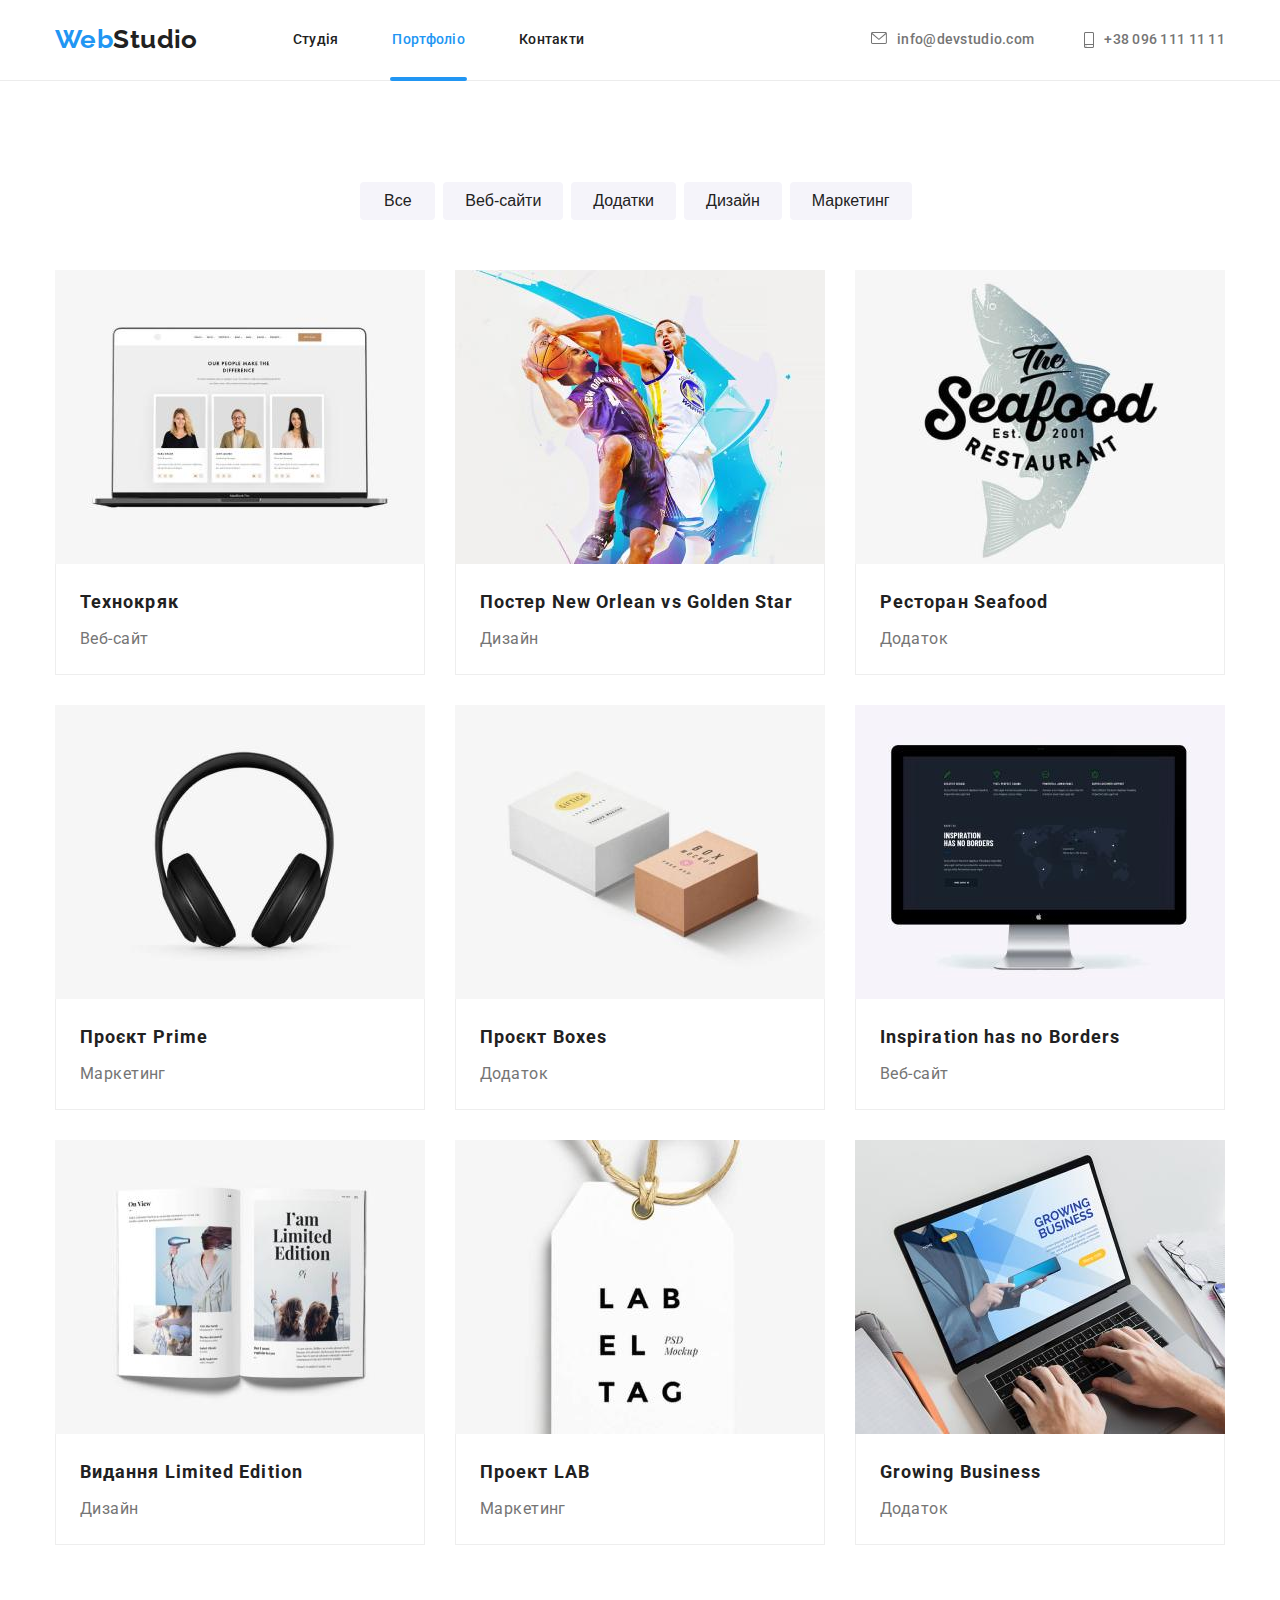
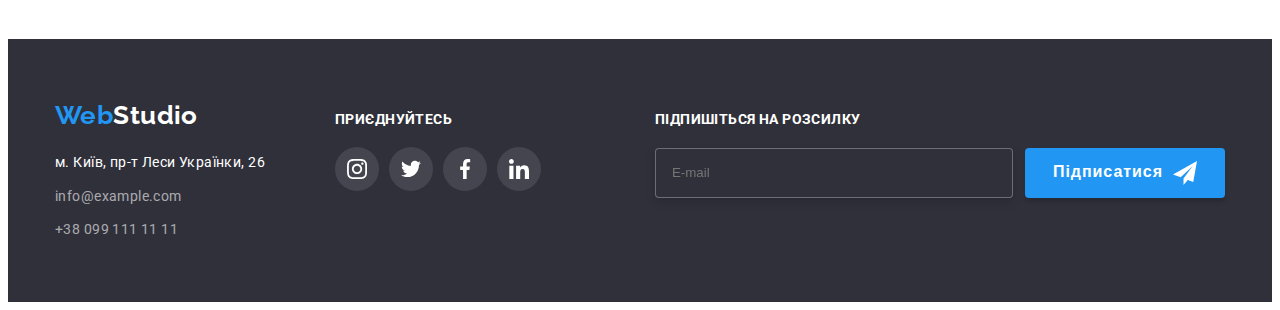
==== portfolio.html @ 0a4b7d61 "first_commit" ====
<!DOCTYPE html>
<html lang="uk">
  <head>
    <meta charset="UTF-8" />
    <meta http-equiv="X-UA-Compatible" content="IE=edge" />
    <meta name="viewport" content="width=device-width, initial-scale=1.0" />
    <title>Portfolio</title>
    <link rel="preconnect" href="https://fonts.googleapis.com" />
    <link rel="preconnect" href="https://fonts.gstatic.com" crossorigin />
    <link
      href="https://fonts.googleapis.com/css2?family=Raleway:wght@700&family=Roboto:wght@400;500;700;900&display=swap"
      rel="stylesheet"
    />
    <link
      rel="stylesheet"
      href="https://cdnjs.cloudflare.com/ajax/libs/modern-normalize/1.1.0/modern-normalize.min.css"
      integrity="sha512-wpPYUAdjBVSE4KJnH1VR1HeZfpl1ub8YT/NKx4PuQ5NmX2tKuGu6U/JRp5y+Y8XG2tV+wKQpNHVUX03MfMFn9Q=="
      crossorigin="anonymous"
      referrerpolicy="no-referrer"
    />
    <link rel="stylesheet" href="./css/main.min.css" />
  </head>
  <body>
    <header class="header">
      <div class="container header__container__nav">
        <nav class="header__nav">
          <a href="./index.html" class="header__logo link">
            <span class="header__logo__firstp">Web</span>Studio
          </a>
          <ul class="header__list list">
            <li class="header__item">
              <a href="./index.html" class="header__link link">Студія</a>
            </li>
            <li class="header__item">
              <a href="./portfolio.html" class="header__link link active_page">Портфоліо</a>
            </li>
            <li class="header__item">
              <a href="#" class="header__link link">Контакти</a>
            </li>
          </ul>
        </nav>
        <ul class="header__contacts__list list">
          <li class="header__contacts__item">
            <a href="mailto:info@devstudio.com" class="header__contacts__link link">
              <svg class="header__contacts__icon envelope" width="10" height="16">
                <use href="./images/icons/symbol-defs.svg#icon-envelope"></use>
              </svg>
              info@devstudio.com</a
            >
          </li>
          <li class="header__contacts__item">
            <a href="tel:+380961111111" class="header__contacts__link link">
              <svg class="header__contacts__icon smartphone" width="16" height="12">
                <use href="./images/icons/symbol-defs.svg#icon-smartphone"></use>
              </svg>
              +38 096 111 11 11</a
            >
          </li>
        </ul>
      </div>
    </header>
    <main>
      <section class="gallery section">
        <div class="container">
          <h1 class="hidden_title">Фільтр та галерея робіт(прихований заголовок)</h1>
          <ul class="filter_list list">
            <li class="filter_item">
              <button type="button" class="filter_button">Все</button>
            </li>
            <li class="filter_item">
              <button type="button" class="filter_button">Веб-сайти</button>
            </li>
            <li class="filter_item">
              <button type="button" class="filter_button">Додатки</button>
            </li>
            <li class="filter_item">
              <button type="button" class="filter_button">Дизайн</button>
            </li>
            <li class="filter_item">
              <button type="button" class="filter_button">Маркетинг</button>
            </li>
          </ul>
          <ul class="gallery_list list">
            <li class="gallery_item">
              <a href="#" target="_blank" class="gallery_link link">
                <div class="gallery_img_bloc">
                  <img
                    src="./images/portfolio_img/techokriak.jpg"
                    alt="Відкрита сторінка сайту Технокряк на ноутбуці"
                    class="gallery_img"
                    width="370"
                    height="294"
                  />
                  <div class="img_bloc_hidden">
                    <p class="img_paragraf_hidden">
                      Ресурс пропонує комплексні пропозиції з різним рівнем функціоналу та сервісів.
                      Все це дозволить відвідувачу отримати вичерпні відомості про компанію чи
                      приватну особу.
                    </p>
                  </div>
                </div>
                <div class="gallery_text">
                  <h2 class="gallery_title">Технокряк</h2>
                  <p class="gallery_title_description">Веб-сайт</p>
                </div>
              </a>
            </li>
            <li class="gallery_item">
              <a href="#" target="_blank" class="gallery_link link">
                <div class="gallery_img_bloc">
                  <img
                    src="./images/portfolio_img/poster.jpg"
                    alt="Баскетболісти команд Нового Орлеану та Золотої Зірки в бородьбі за м'яч"
                    class="gallery_img"
                    width="370"
                    height="294"
                  />
                  <div class="img_bloc_hidden">
                    <p class="img_paragraf_hidden">
                      Ресурс пропонує комплексні пропозиції з різним рівнем функціоналу та сервісів.
                      Все це дозволить відвідувачу отримати вичерпні відомості про компанію чи
                      приватну особу.
                    </p>
                  </div>
                </div>
                <div class="gallery_text">
                  <h2 class="gallery_title">Постер New Orlean vs Golden Star</h2>
                  <p class="gallery_title_description">Дизайн</p>
                </div>
              </a>
            </li>
            <li class="gallery_item">
              <a href="#" target="_blank" class="gallery_link link">
                <div class="gallery_img_bloc">
                  <img
                    src="./images/portfolio_img/seefood.jpg"
                    alt="Назва ресторану з картинкою форелі на задньому плані"
                    class="gallery_img"
                    width="370"
                    height="294"
                  />
                  <div class="img_bloc_hidden">
                    <p class="img_paragraf_hidden">
                      Ресурс пропонує комплексні пропозиції з різним рівнем функціоналу та сервісів.
                      Все це дозволить відвідувачу отримати вичерпні відомості про компанію чи
                      приватну особу.
                    </p>
                  </div>
                </div>
                <div class="gallery_text">
                  <h2 class="gallery_title">Ресторан Seafood</h2>
                  <p class="gallery_title_description">Додаток</p>
                </div>
              </a>
            </li>
            <li class="gallery_item">
              <a href="#" target="_blank" class="gallery_link link">
                <div class="gallery_img_bloc">
                  <img
                    src="./images/portfolio_img/prime.jpg"
                    alt="Студійні навушники чорного кольору"
                    class="gallery_img"
                    width="370"
                    height="294"
                  />
                  <div class="img_bloc_hidden">
                    <p class="img_paragraf_hidden">
                      Ресурс пропонує комплексні пропозиції з різним рівнем функціоналу та сервісів.
                      Все це дозволить відвідувачу отримати вичерпні відомості про компанію чи
                      приватну особу.
                    </p>
                  </div>
                </div>
                <div class="gallery_text">
                  <h2 class="gallery_title">Проєкт Prime</h2>
                  <p class="gallery_title_description">Маркетинг</p>
                </div>
              </a>
            </li>
            <li class="gallery_item">
              <a href="#" target="_blank" class="gallery_link link">
                <div class="gallery_img_bloc">
                  <img
                    src="./images/portfolio_img/boxes.jpg"
                    alt="Біла та коричнева коробки лежать поряд"
                    class="gallery_img"
                    width="370"
                    height="294"
                  />
                  <div class="img_bloc_hidden">
                    <p class="img_paragraf_hidden">
                      Ресурс пропонує комплексні пропозиції з різним рівнем функціоналу та сервісів.
                      Все це дозволить відвідувачу отримати вичерпні відомості про компанію чи
                      приватну особу.
                    </p>
                  </div>
                </div>
                <div class="gallery_text">
                  <h2 class="gallery_title">Проєкт Boxes</h2>
                  <p class="gallery_title_description">Додаток</p>
                </div>
              </a>
            </li>
            <li class="gallery_item">
              <a href="#" target="_blank" class="gallery_link link">
                <div class="gallery_img_bloc">
                  <img
                    src="./images/portfolio_img/no_borders.jpg"
                    alt="Монітор з написом, натхнення не має кордонів"
                    class="gallery_img"
                    width="370"
                    height="294"
                  />
                  <div class="img_bloc_hidden">
                    <p class="img_paragraf_hidden">
                      Ресурс пропонує комплексні пропозиції з різним рівнем функціоналу та сервісів.
                      Все це дозволить відвідувачу отримати вичерпні відомості про компанію чи
                      приватну особу.
                    </p>
                  </div>
                </div>
                <div class="gallery_text">
                  <h2 class="gallery_title">Inspiration has no Borders</h2>
                  <p class="gallery_title_description">Веб-сайт</p>
                </div>
              </a>
            </li>
            <li class="gallery_item">
              <a href="#" target="_blank" class="gallery_link link">
                <div class="gallery_img_bloc">
                  <img
                    src="./images/portfolio_img/book.jpg"
                    alt="Розгорнута книга з заголовком, Я обмежене видання"
                    class="gallery_img"
                    width="370"
                    height="294"
                  />
                  <div class="img_bloc_hidden">
                    <p class="img_paragraf_hidden">
                      Ресурс пропонує комплексні пропозиції з різним рівнем функціоналу та сервісів.
                      Все це дозволить відвідувачу отримати вичерпні відомості про компанію чи
                      приватну особу.
                    </p>
                  </div>
                </div>
                <div class="gallery_text">
                  <h2 class="gallery_title">Видання Limited Edition</h2>
                  <p class="gallery_title_description">Дизайн</p>
                </div>
              </a>
            </li>
            <li class="gallery_item">
              <a href="#" target="_blank" class="gallery_link link">
                <div class="gallery_img_bloc">
                  <img
                    src="./images/portfolio_img/lab_project.jpg"
                    alt="Біла бірка на крафтовій мотузочці"
                    class="gallery_img"
                    width="370"
                    height="294"
                  />
                  <div class="img_bloc_hidden">
                    <p class="img_paragraf_hidden">
                      Ресурс пропонує комплексні пропозиції з різним рівнем функціоналу та сервісів.
                      Все це дозволить відвідувачу отримати вичерпні відомості про компанію чи
                      приватну особу.
                    </p>
                  </div>
                </div>
                <div class="gallery_text">
                  <h2 class="gallery_title">Проект LAB</h2>
                  <p class="gallery_title_description">Маркетинг</p>
                </div>
              </a>
            </li>
            <li class="gallery_item">
              <a href="#" target="_blank" class="gallery_link link">
                <div class="gallery_img_bloc">
                  <img
                    src="./images/portfolio_img/groing_business.jpg"
                    alt="Відкритий ноутбук з написом, Зростаючий бізнес"
                    class="gallery_img"
                    width="370"
                    height="294"
                  />
                  <div class="img_bloc_hidden">
                    <p class="img_paragraf_hidden">
                      Ресурс пропонує комплексні пропозиції з різним рівнем функціоналу та сервісів.
                      Все це дозволить відвідувачу отримати вичерпні відомості про компанію чи
                      приватну особу.
                    </p>
                  </div>
                </div>
                <div class="gallery_text">
                  <h2 class="gallery_title">Growing Business</h2>
                  <p class="gallery_title_description">Додаток</p>
                </div>
              </a>
            </li>
          </ul>
        </div>
      </section>
    </main>
    <footer class="footer">
      <div class="container container_footer">
        <div class="address_section">
          <a href="./index.html" class="footer_logo link">
            <span class="footer_logo_firstp">Web</span>Studio
          </a>
          <address class="address">
            <ul class="address_list list">
              <li class="address_item">
                <a
                  href="https://goo.gl/maps/CPtrU1FHBa2aNyZL9"
                  target="_blank"
                  rel="noopener noreferrer nofollow"
                  class="address_map link"
                  >м. Київ, пр-т Леси Українки, 26</a
                >
              </li>
              <li class="address_item">
                <a href="mailto:info@example.com" class="address_link link">info@example.com</a>
              </li>
              <li class="address_item">
                <a href="tel:+380991111111" class="address_link link">+38 099 111 11 11</a>
              </li>
            </ul>
          </address>
        </div>
        <div class="address_soc_link">
          <h4 class="footer_title_soc">приєднуйтесь</h4>
          <ul class="footer_list_soc list">
            <li class="footer_item">
              <a href="#" class="footer_soc_link link">
                <svg class="footer_soc_icon" width="20" height="20">
                  <use href="./images/icons/symbol-defs.svg#icon-instagram"></use>
                </svg>
              </a>
            </li>
            <li class="footer_item">
              <a href="#" class="footer_soc_link link">
                <svg class="footer_soc_icon" width="20" height="20">
                  <use href="./images/icons/symbol-defs.svg#icon-twitter"></use>
                </svg>
              </a>
            </li>
            <li class="footer_item">
              <a href="#" class="footer_soc_link link">
                <svg class="footer_soc_icon" width="20" height="20">
                  <use href="./images/icons/symbol-defs.svg#icon-facebook"></use>
                </svg>
              </a>
            </li>
            <li class="footer_item">
              <a href="#" class="footer_soc_link link">
                <svg class="footer_soc_icon" width="20" height="20">
                  <use href="./images/icons/symbol-defs.svg#icon-linkedin"></use>
                </svg>
              </a>
            </li>
          </ul>
        </div>
        <div class="bloc_form_subscription">
          <p class="title_subscription">Підпишіться на розсилку</p>
          <form class="form_subscription">
            <input
              class="email_subscription"
              type="email"
              placeholder="E-mail"
              name="email"
              id="email"
              autocomplete="on"
            />
            <button type="submit" class="buttom_subscription">
              Підписатися
              <svg class="icon_form_button" width="24" height="24">
                <use href="./images/icons/symbol-defs.svg#icon-icon-send"></use>
              </svg>
            </button>
          </form>
        </div>
      </div>
    </footer>
  </body>
</html>
---- css/main.min.css ----
html{-webkit-box-sizing:border-box;box-sizing:border-box}*,*::after,*::before{-webkit-box-sizing:border-box;box-sizing:border-box}h1,h2,h3,h4,ul,p,b,input,textarea{margin-bottom:0;margin-top:0;padding:0}:root{--primary-background-color: #FFFFFF;--second-primary-background: #2F303A;--background-section-color: #F5F4FA;--background-color: #757575;--accent-color: #2196F3;--primary-text-white: #FFFFFF;--primary-text-black: #212121;--second-text-gray: #757575;--second-text-gray-alfa-chenel: rgba(255, 255, 255, 0.6);--border-color: #EEEEEE;--border-bottom-color-header: #ECECEC;--background-button-hover: #188CE8;--features-title-background-before: #F5F4FA;--clients-link-color: #AFB1B8;--team-link-color: #AFB1B8;--background-soc-link-footer: rgba(255, 255, 255, 0.1);--background-gallery-item-hover: rgba(33, 150, 243, 0.9);--background-backdrop: rgba(0, 0, 0, 0.2);--background-modal-window: #FFFFFF;--background-case_bloc_title: rgba(47, 48, 58, 0.8)}body{font-size:14px;font-family:"Roboto",sans-serif;line-height:1.14;letter-spacing:.03em;color:var(--second-text-gray);background-color:var(--primary-background-color);padding-top:80px}.link{text-decoration:none}.list{list-style-type:none}.hidden_title{position:absolute;white-space:nowrap;width:1px;height:1px;overflow:hidden;border:0;padding:0;clip:rect(0 0 0 0);-webkit-clip-path:inset(50%);clip-path:inset(50%);margin:-1px}.container{width:1200px;padding:0 15px;margin-left:auto;margin-right:auto}.section{padding:94px 0}.header{position:fixed;z-index:2;top:0;left:0;background-color:var(--primary-background-color);border-bottom:1px solid var(--border-bottom-color-header);width:100%}.header__container__nav{display:-webkit-box;display:-ms-flexbox;display:flex;-webkit-box-align:center;-ms-flex-align:center;align-items:center}.header__nav{display:-webkit-box;display:-ms-flexbox;display:flex;-webkit-box-align:center;-ms-flex-align:center;align-items:center}.header__logo{font-family:"Raleway",sans-serif;font-weight:700;font-size:26px;line-height:1.19;color:var(--primary-text-black);display:block;padding-top:24px;padding-bottom:25px;margin-right:93px}.header__logo__firstp{color:var(--accent-color)}.header__list{display:-webkit-box;display:-ms-flexbox;display:flex}.header__item{position:relative;margin-right:50px}.header__list .header__item:last-child{margin-right:0}.header__link{font-weight:500;line-height:1.14;letter-spacing:.02em;color:var(--primary-text-black);display:block;padding:32px 2px 32px 2px;-webkit-transition:color 250ms cubic-bezier(0.4, 0, 0.2, 1);transition:color 250ms cubic-bezier(0.4, 0, 0.2, 1)}.header__link:hover,.header__link:focus{color:var(--accent-color)}.header__contacts__list{display:-webkit-box;display:-ms-flexbox;display:flex;margin-left:auto}.header__contacts__item{margin-right:50px}.header__contacts__link{font-weight:500;line-height:1.14;letter-spacing:.02em;color:var(--second-text-gray);display:-webkit-box;display:-ms-flexbox;display:flex;padding-top:32px;padding-bottom:32px;fill:currentColor;-webkit-transition:color 250ms cubic-bezier(0.4, 0, 0.2, 1);transition:color 250ms cubic-bezier(0.4, 0, 0.2, 1)}.header__contacts__link:hover,.header__contacts__link:focus{color:var(--accent-color)}.header__contacts__item:last-child{margin-right:0}.header__contacts__icon{display:-webkit-box;display:-ms-flexbox;display:flex;margin-right:10px}.smartphone{width:10px;height:16px}.envelope{width:16px;height:12px}.active_page{color:var(--accent-color)}.active_page::after{position:absolute;content:"";width:100%;height:4px;left:0px;top:77px;background:var(--accent-color);border-radius:2px}.hero{background-color:var(--second-primary-background);width:1600px;min-height:600px;padding-top:200px;margin-left:auto;margin-right:auto;background-image:-webkit-gradient(linear, left top, left bottom, from(rgba(47, 48, 58, 0.4)), to(rgba(47, 48, 58, 0.4))),url("../images/img_team_header.jpg");background-image:linear-gradient(rgba(47, 48, 58, 0.4), rgba(47, 48, 58, 0.4)),url("../images/img_team_header.jpg")}.hero__title{font-weight:900;font-size:44px;line-height:1.36;text-align:center;letter-spacing:.06em;text-transform:uppercase;color:var(--primary-background-color);width:700px;margin-bottom:30px;margin-left:auto;margin-right:auto}.hero__button{min-width:215px;border-radius:4px;border:rgba(0,0,0,0);padding:10px 32px;-webkit-box-shadow:0px 4px 4px rgba(0,0,0,.15);box-shadow:0px 4px 4px rgba(0,0,0,.15);margin-left:auto;margin-right:auto;font-weight:700;font-size:16px;line-height:1.84;display:-webkit-box;display:-ms-flexbox;display:flex;-webkit-box-align:center;-ms-flex-align:center;align-items:center;text-align:center;letter-spacing:.06em;color:var(--primary-text-white);background-color:var(--accent-color);cursor:pointer;-webkit-transition:color 250ms cubic-bezier(0.4, 0, 0.2, 1),border-radius 250ms cubic-bezier(0.4, 0, 0.2, 1),-webkit-box-shadow 250ms cubic-bezier(0.4, 0, 0.2, 1);transition:color 250ms cubic-bezier(0.4, 0, 0.2, 1),border-radius 250ms cubic-bezier(0.4, 0, 0.2, 1),-webkit-box-shadow 250ms cubic-bezier(0.4, 0, 0.2, 1);transition:color 250ms cubic-bezier(0.4, 0, 0.2, 1),box-shadow 250ms cubic-bezier(0.4, 0, 0.2, 1),border-radius 250ms cubic-bezier(0.4, 0, 0.2, 1);transition:color 250ms cubic-bezier(0.4, 0, 0.2, 1),box-shadow 250ms cubic-bezier(0.4, 0, 0.2, 1),border-radius 250ms cubic-bezier(0.4, 0, 0.2, 1),-webkit-box-shadow 250ms cubic-bezier(0.4, 0, 0.2, 1)}.hero__button:hover,.hero__button:focus{background:var(--background-button-hover);-webkit-box-shadow:0px 4px 4px rgba(0,0,0,.15);box-shadow:0px 4px 4px rgba(0,0,0,.15);border-radius:4px}.features__list{display:-webkit-box;display:-ms-flexbox;display:flex;-ms-flex-wrap:wrap;flex-wrap:wrap}.features__list__item{display:block;width:270px;margin-right:30px}.features__list__item:nth-child(4n){margin-right:0}.features__icon__svg{display:-webkit-box;display:-ms-flexbox;display:flex;height:120px;background:var(--features-title-background-before);border-radius:4px;-webkit-box-align:center;-ms-flex-align:center;align-items:center;-ms-flex-pack:distribute;justify-content:space-around;margin-bottom:30px}.features__title{font-weight:700;font-size:14px;line-height:1.14;letter-spacing:.03em;text-transform:uppercase;color:var(--primary-text-black);margin-bottom:10px}.features__description{line-height:1.71}.case{padding-top:0}.case__list{display:-webkit-box;display:-ms-flexbox;display:flex;-ms-flex-wrap:wrap;flex-wrap:wrap}.case__list__item{margin-right:30px}.case__list__item:nth-child(3n){margin-right:0}.case__title{font-weight:700;font-size:36px;line-height:1.16;text-align:center;color:var(--primary-text-black);margin-bottom:50px}.case__list__item__wrapper{display:block;position:relative}.case__position__bloc{position:absolute;bottom:3px;left:0;width:100%;min-height:70px;background:var(--background-case_bloc_title)}.case__position__bloc__title{position:absolute;top:50%;left:50%;-webkit-transform:translate(-50%, -50%);transform:translate(-50%, -50%);font-weight:700;line-height:1.14;text-transform:uppercase;color:var(--primary-text-white);white-space:nowrap}.team_list{display:-webkit-box;display:-ms-flexbox;display:flex;-ms-flex-wrap:wrap;flex-wrap:wrap}.team_first_title{font-weight:700;font-size:36px;line-height:1.16;text-align:center;color:var(--primary-text-black)}.team_first_title{margin-bottom:50px}.team{background-color:var(--background-section-color)}.team_item{background-color:var(--primary-background-color);margin-right:30px;width:270px;-webkit-box-shadow:0px 1px 3px rgba(0,0,0,.12),0px 1px 1px rgba(0,0,0,.14),0px 2px 1px rgba(0,0,0,.2);box-shadow:0px 1px 3px rgba(0,0,0,.12),0px 1px 1px rgba(0,0,0,.14),0px 2px 1px rgba(0,0,0,.2);border-radius:0px 0px 4px 4px}.team_list .team_item:nth-child(4n){margin-right:0}.team_text{padding:30px 32px 30px 32px}.team_title{font-weight:500;font-size:16px;line-height:1.18;text-align:center;color:var(--primary-text-black);margin-bottom:10px}.team_position{font-size:16px;line-height:1.18;text-align:center;margin-bottom:16px}.team_soc{display:-webkit-box;display:-ms-flexbox;display:flex;-webkit-box-pack:center;-ms-flex-pack:center;justify-content:center;gap:10px}.team_soc_link{display:-webkit-box;display:-ms-flexbox;display:flex;width:44px;height:44px;border-radius:50%;-webkit-box-align:center;-ms-flex-align:center;align-items:center;-webkit-box-pack:center;-ms-flex-pack:center;justify-content:center;color:var(--team-link-color);fill:currentColor;-webkit-transition:color 250ms cubic-bezier(0.4, 0, 0.2, 1),background-color 250ms cubic-bezier(0.4, 0, 0.2, 1);transition:color 250ms cubic-bezier(0.4, 0, 0.2, 1),background-color 250ms cubic-bezier(0.4, 0, 0.2, 1)}.team_soc_link:hover,.team_soc_link:focus{background-color:var(--accent-color);color:var(--primary-text-white)}.clients_title{font-family:"Roboto";font-style:normal;font-weight:700;font-size:36px;line-height:42px;text-align:center;letter-spacing:.03em;color:#212121;margin-bottom:50px}.clients_list{display:-webkit-box;display:-ms-flexbox;display:flex;margin-left:-15px;margin-right:-15px}.clients_link{display:-webkit-box;display:-ms-flexbox;display:flex;width:170px;height:92px;margin-left:15px;margin-right:15px;border:1px solid var(--clients-link-color);border-radius:4px;-webkit-box-align:center;-ms-flex-align:center;align-items:center;-ms-flex-pack:distribute;justify-content:space-around;color:var(--team-link-color);fill:currentColor;-webkit-transition:color 250ms cubic-bezier(0.4, 0, 0.2, 1),border 250ms cubic-bezier(0.4, 0, 0.2, 1);transition:color 250ms cubic-bezier(0.4, 0, 0.2, 1),border 250ms cubic-bezier(0.4, 0, 0.2, 1)}.clients_link:hover,.clients_link:focus{border:1px solid var(--accent-color);color:var(--accent-color)}.footer{background-color:var(--second-primary-background);padding:60px 0}.container_footer{display:-webkit-box;display:-ms-flexbox;display:flex;-webkit-box-align:baseline;-ms-flex-align:baseline;align-items:baseline}.address_section{margin-right:70px}.footer_logo{font-family:"Raleway",sans-serif;font-weight:700;font-size:26px;line-height:1.19;color:var(--primary-text-white);display:inline-block;margin-bottom:20px}.footer_logo_firstp{color:var(--accent-color)}.address_map{font-style:normal;line-height:1.71;color:var(--primary-text-white);-webkit-transition:color 250ms cubic-bezier(0.4, 0, 0.2, 1);transition:color 250ms cubic-bezier(0.4, 0, 0.2, 1)}.address_link{font-style:normal;line-height:1.71;color:var(--second-text-gray-alfa-chenel);-webkit-transition:color 250ms cubic-bezier(0.4, 0, 0.2, 1);transition:color 250ms cubic-bezier(0.4, 0, 0.2, 1)}.address_item{margin-bottom:10px}.address_list .address_item:last-child{margin-bottom:0}.address_map:hover,.address_map:focus,.address_link:hover,.address_link:focus{color:var(--accent-color)}.address_soc_link{padding-top:12px}.footer_title_soc{font-family:"Roboto";font-style:normal;font-weight:700;font-size:14px;line-height:16px;letter-spacing:.03em;text-transform:uppercase;color:var(--primary-text-white);margin-bottom:20px}.footer_list_soc{display:-webkit-box;display:-ms-flexbox;display:flex;min-width:206px;min-height:44px;gap:10px}.footer_soc_link{display:-webkit-box;display:-ms-flexbox;display:flex;width:44px;height:44px;background:var(--background-soc-link-footer);border-radius:50%;-webkit-box-align:center;-ms-flex-align:center;align-items:center;-ms-flex-pack:distribute;justify-content:space-around;color:var(--primary-background-color);fill:currentColor;-webkit-transition:background-color 250ms cubic-bezier(0.4, 0, 0.2, 1);transition:background-color 250ms cubic-bezier(0.4, 0, 0.2, 1)}.footer_soc_link:hover,.footer_soc_link:focus{background-color:var(--accent-color)}.form_subscription{display:-webkit-box;display:-ms-flexbox;display:flex;-webkit-box-orient:horizontal;-webkit-box-direction:normal;-ms-flex-direction:row;flex-direction:row}.title_subscription{font-weight:700;font-size:14px;line-height:1.14;letter-spacing:.03em;text-transform:uppercase;color:var(--primary-text-white);margin-bottom:20px}.email_subscription{width:358px;padding:15px 16px;border:1px solid rgba(255,255,255,.3);-webkit-filter:drop-shadow(0px 4px 4px rgba(0, 0, 0, 0.15));filter:drop-shadow(0px 4px 4px rgba(0, 0, 0, 0.15));border-radius:4px;background-color:var(--second-primary-background);margin-right:12px}.buttom_subscription{padding:10px 28px;min-height:50px;background:var(--accent-color);-webkit-box-shadow:0px 4px 4px rgba(0,0,0,.15);box-shadow:0px 4px 4px rgba(0,0,0,.15);border-radius:4px;border:rgba(0,0,0,0);font-weight:700;font-size:16px;line-height:.53;display:-webkit-box;display:-ms-flexbox;display:flex;-webkit-box-align:center;-ms-flex-align:center;align-items:center;text-align:center;letter-spacing:.06em;cursor:pointer;color:var(--primary-text-white);-webkit-transition:color 250ms cubic-bezier(0.4, 0, 0.2, 1),border-radius 250ms cubic-bezier(0.4, 0, 0.2, 1),-webkit-box-shadow 250ms cubic-bezier(0.4, 0, 0.2, 1);transition:color 250ms cubic-bezier(0.4, 0, 0.2, 1),border-radius 250ms cubic-bezier(0.4, 0, 0.2, 1),-webkit-box-shadow 250ms cubic-bezier(0.4, 0, 0.2, 1);transition:color 250ms cubic-bezier(0.4, 0, 0.2, 1),box-shadow 250ms cubic-bezier(0.4, 0, 0.2, 1),border-radius 250ms cubic-bezier(0.4, 0, 0.2, 1);transition:color 250ms cubic-bezier(0.4, 0, 0.2, 1),box-shadow 250ms cubic-bezier(0.4, 0, 0.2, 1),border-radius 250ms cubic-bezier(0.4, 0, 0.2, 1),-webkit-box-shadow 250ms cubic-bezier(0.4, 0, 0.2, 1)}.buttom_subscription:hover,.buttom_subscription:focus{background:var(--background-button-hover);-webkit-box-shadow:0px 4px 4px rgba(0,0,0,.15);box-shadow:0px 4px 4px rgba(0,0,0,.15);border-radius:4px}.icon_form_button{fill:var(--primary-text-white);margin-left:10px}.bloc_form_subscription{margin-left:auto}.filter_list{margin-bottom:50px;display:-webkit-box;display:-ms-flexbox;display:flex;-webkit-box-pack:center;-ms-flex-pack:center;justify-content:center}.filter_list .filter_item{margin-right:8px}.filter_list:last-child{margin-right:0}.filter_button{font-weight:500;font-size:16px;line-height:1.62;text-align:center;color:var(--primary-text-black);background-color:var(--background-section-color);border-radius:4px;border:var(--accent-color);padding:6px 22px;min-width:75px;-webkit-transition:color 250ms cubic-bezier(0.4, 0, 0.2, 1),cursor 250ms cubic-bezier(0.4, 0, 0.2, 1),background-color 250ms cubic-bezier(0.4, 0, 0.2, 1),-webkit-box-shadow 250ms cubic-bezier(0.4, 0, 0.2, 1);transition:color 250ms cubic-bezier(0.4, 0, 0.2, 1),cursor 250ms cubic-bezier(0.4, 0, 0.2, 1),background-color 250ms cubic-bezier(0.4, 0, 0.2, 1),-webkit-box-shadow 250ms cubic-bezier(0.4, 0, 0.2, 1);transition:box-shadow 250ms cubic-bezier(0.4, 0, 0.2, 1),color 250ms cubic-bezier(0.4, 0, 0.2, 1),cursor 250ms cubic-bezier(0.4, 0, 0.2, 1),background-color 250ms cubic-bezier(0.4, 0, 0.2, 1);transition:box-shadow 250ms cubic-bezier(0.4, 0, 0.2, 1),color 250ms cubic-bezier(0.4, 0, 0.2, 1),cursor 250ms cubic-bezier(0.4, 0, 0.2, 1),background-color 250ms cubic-bezier(0.4, 0, 0.2, 1),-webkit-box-shadow 250ms cubic-bezier(0.4, 0, 0.2, 1)}.filter_button:hover,.filter_button:focus,.filter_button:active{-webkit-box-shadow:0px 3px 1px rgba(0,0,0,.1),0px 1px 2px rgba(0,0,0,.08),0px 2px 2px rgba(0,0,0,.12);box-shadow:0px 3px 1px rgba(0,0,0,.1),0px 1px 2px rgba(0,0,0,.08),0px 2px 2px rgba(0,0,0,.12);color:var(--primary-text-white);background-color:var(--accent-color);cursor:pointer}.gallery_list{display:-webkit-box;display:-ms-flexbox;display:flex;-ms-flex-wrap:wrap;flex-wrap:wrap;margin-right:-30px;margin-bottom:-30px}.gallery_link{display:block;-webkit-transition:-webkit-box-shadow 250ms cubic-bezier(0.4, 0, 0.2, 1);transition:-webkit-box-shadow 250ms cubic-bezier(0.4, 0, 0.2, 1);transition:box-shadow 250ms cubic-bezier(0.4, 0, 0.2, 1);transition:box-shadow 250ms cubic-bezier(0.4, 0, 0.2, 1), -webkit-box-shadow 250ms cubic-bezier(0.4, 0, 0.2, 1)}.gallery_img_bloc{display:block;position:relative;overflow:hidden}.img_bloc_hidden{position:absolute;left:0;top:0;width:100%;height:100%;background-color:var(--background-gallery-item-hover);padding:63px 24px;-webkit-transform:translateY(101%);transform:translateY(101%);-webkit-transition:-webkit-transform 250ms cubic-bezier(0.4, 0, 0.2, 1);transition:-webkit-transform 250ms cubic-bezier(0.4, 0, 0.2, 1);transition:transform 250ms cubic-bezier(0.4, 0, 0.2, 1);transition:transform 250ms cubic-bezier(0.4, 0, 0.2, 1), -webkit-transform 250ms cubic-bezier(0.4, 0, 0.2, 1)}.img_paragraf_hidden{font-size:18px;line-height:28px;color:var(--primary-text-white)}.gallery_link:hover .img_bloc_hidden,.gallery_link:focus .img_bloc_hidden{-webkit-transform:translateY(0);transform:translateY(0)}.gallery_link:hover,.gallery_link:focus{-webkit-box-shadow:0px 1px 1px rgba(0,0,0,.12),0px 4px 4px rgba(0,0,0,.06),1px 4px 6px rgba(0,0,0,.16);box-shadow:0px 1px 1px rgba(0,0,0,.12),0px 4px 4px rgba(0,0,0,.06),1px 4px 6px rgba(0,0,0,.16)}.gallery_item{width:370px;margin-right:30px;margin-bottom:30px}.gallery_img{display:block;max-width:100%;height:auto}.gallery_text{display:block;border:1px solid var(--border-color);border-top:0;padding:20px 24px}.gallery_title{font-weight:700;font-size:18px;line-height:2;letter-spacing:.06em;color:var(--primary-text-black);margin-bottom:4px}.gallery_title_description{font-size:16px;line-height:1.87;color:var(--second-text-gray)}.backdrop{position:fixed;top:0;left:0;width:100%;height:100%;z-index:3;background:var(--background-backdrop);opacity:1;-webkit-transform:scale(1);transform:scale(1);-webkit-transition:opacity 250ms cubic-bezier(0.4, 0, 0.2, 1),-webkit-transform 250ms cubic-bezier(0.4, 0, 0.2, 1);transition:opacity 250ms cubic-bezier(0.4, 0, 0.2, 1),-webkit-transform 250ms cubic-bezier(0.4, 0, 0.2, 1);transition:transform 250ms cubic-bezier(0.4, 0, 0.2, 1),opacity 250ms cubic-bezier(0.4, 0, 0.2, 1);transition:transform 250ms cubic-bezier(0.4, 0, 0.2, 1),opacity 250ms cubic-bezier(0.4, 0, 0.2, 1),-webkit-transform 250ms cubic-bezier(0.4, 0, 0.2, 1)}.backdrop.is_hidden{opacity:0;pointer-events:none;-webkit-transform:scale(0.5);transform:scale(0.5)}.modal_window{position:absolute;top:50%;left:50%;-webkit-transform:translate(-50%, -50%);transform:translate(-50%, -50%);min-width:528px;min-height:581px;background-color:var(--background-modal-window);-webkit-box-shadow:0px 1px 3px rgba(0,0,0,.12),0px 1px 1px rgba(0,0,0,.14),0px 2px 1px rgba(0,0,0,.2);box-shadow:0px 1px 3px rgba(0,0,0,.12),0px 1px 1px rgba(0,0,0,.14),0px 2px 1px rgba(0,0,0,.2);border-radius:4px;padding:40px;display:-webkit-box;display:-ms-flexbox;display:flex;-webkit-box-orient:vertical;-webkit-box-direction:normal;-ms-flex-direction:column;flex-direction:column}.modal_window_form{display:-webkit-box;display:-ms-flexbox;display:flex;-webkit-box-orient:vertical;-webkit-box-direction:normal;-ms-flex-direction:column;flex-direction:column}.form_title{font-weight:700;font-size:20px;line-height:1.15;text-align:center;color:var(--primary-text-black);margin-bottom:12px}.label_email,.label_comment,.label_name,.label_tell{font-weight:400;font-size:12px;line-height:1.16;margin-bottom:4px}.modal_form_input_name,.modal_form_input_tell,.modal_form_input_email,.textarea_comment{border:1px solid rgba(33,33,33,.2);border-radius:4px;cursor:pointer;-webkit-transition:border-color 250ms cubic-bezier(0.4, 0, 0.2, 1);transition:border-color 250ms cubic-bezier(0.4, 0, 0.2, 1)}.modal_form_input_email,.modal_form_input_tell,.modal_form_input_name{padding:11px 11px 11px 42px;width:100%}.bloc_input_email,.bloc_input_tell,.bloc_input_name{margin-bottom:10px}.bloc_comment{display:-webkit-box;display:-ms-flexbox;display:flex;-webkit-box-orient:vertical;-webkit-box-direction:normal;-ms-flex-direction:column;flex-direction:column;margin-bottom:20px}.textarea_comment{display:block;resize:none}.textarea_comment::-webkit-input-placeholder{font-size:12px;line-height:1.16;letter-spacing:.01em;color:rgba(117,117,117,.5);padding:12px 16px}.textarea_comment::-moz-placeholder{font-size:12px;line-height:1.16;letter-spacing:.01em;color:rgba(117,117,117,.5);padding:12px 16px}.textarea_comment:-ms-input-placeholder{font-size:12px;line-height:1.16;letter-spacing:.01em;color:rgba(117,117,117,.5);padding:12px 16px}.textarea_comment::-ms-input-placeholder{font-size:12px;line-height:1.16;letter-spacing:.01em;color:rgba(117,117,117,.5);padding:12px 16px}.textarea_comment::placeholder{font-size:12px;line-height:1.16;letter-spacing:.01em;color:rgba(117,117,117,.5);padding:12px 16px}.modal_window_form .textarea_comment:hover,.modal_window_form .textarea_comment:focus{border-color:var(--accent-color)}.bloc_input_tell,.bloc_input_email,.bloc_input_name{position:relative;color:var(--primary-text-black)}.bloc_icone_form_name,.bloc_icone_form_tell,.bloc_icone_form_email{display:block;position:absolute;fill:currentColor;-webkit-transition:color 250ms cubic-bezier(0.4, 0, 0.2, 1);transition:color 250ms cubic-bezier(0.4, 0, 0.2, 1)}.bloc_icone_form_name{top:14px;left:15px}.bloc_icone_form_tell{top:13px;left:14px}.bloc_icone_form_email{top:14px;left:13px}.bloc_input_name:hover .modal_form_input_name,.bloc_input_name:focus .modal_form_input_name{border-color:var(--accent-color)}.bloc_input_tell:hover .modal_form_input_tell,.bloc_input_tell:focus .modal_form_input_tell{border-color:var(--accent-color)}.bloc_input_email:hover .modal_form_input_email,.bloc_input_email:focus .modal_form_input_email{border-color:var(--accent-color)}.bloc_input_name:hover,.bloc_input_name:focus{color:var(--accent-color)}.bloc_input_tell:hover,.bloc_input_tell:focus{color:var(--accent-color)}.bloc_input_email:hover,.bloc_input_email:focus{color:var(--accent-color)}.bloc_checkbox{display:-webkit-inline-box;display:-ms-inline-flexbox;display:inline-flex;-webkit-box-pack:center;-ms-flex-pack:center;justify-content:center}.bloc_checkbox{display:-webkit-inline-box;display:-ms-inline-flexbox;display:inline-flex;margin-bottom:30px;cursor:pointer}.label_checkbox,.checkbox_link{font-size:14px;letter-spacing:.03em}.checkbox_modal_form{-webkit-appearance:none;-moz-appearance:none;appearance:none}.checkbox_bloc{display:-webkit-inline-box;display:-ms-inline-flexbox;display:inline-flex;-webkit-box-align:center;-ms-flex-align:center;align-items:center;-webkit-box-pack:justify;-ms-flex-pack:justify;justify-content:space-between;width:16px;height:15px;border:solid 2px var(--primary-text-black);border-radius:2px;border-radius:2px;margin-right:7px}.checkbox_modal_form:checked+.checkbox_bloc{background-color:var(--accent-color);border:solid 2px var(--accent-color)}.checkbox_link{margin-left:5px;color:var(--accent-color)}.window_form_button{width:200px;min-height:50px;padding:10px 52px;background:var(--accent-color);-webkit-box-shadow:0px 4px 4px rgba(0,0,0,.15);box-shadow:0px 4px 4px rgba(0,0,0,.15);border-radius:4px;border:rgba(0,0,0,0);margin-right:auto;margin-left:auto;cursor:pointer;font-weight:700;font-size:16px;line-height:1.87;-webkit-box-align:center;-ms-flex-align:center;align-items:center;text-align:center;letter-spacing:.06em;color:var(--primary-text-white);-webkit-transition:color 250ms cubic-bezier(0.4, 0, 0.2, 1),border-radius 250ms cubic-bezier(0.4, 0, 0.2, 1),-webkit-box-shadow 250ms cubic-bezier(0.4, 0, 0.2, 1);transition:color 250ms cubic-bezier(0.4, 0, 0.2, 1),border-radius 250ms cubic-bezier(0.4, 0, 0.2, 1),-webkit-box-shadow 250ms cubic-bezier(0.4, 0, 0.2, 1);transition:color 250ms cubic-bezier(0.4, 0, 0.2, 1),box-shadow 250ms cubic-bezier(0.4, 0, 0.2, 1),border-radius 250ms cubic-bezier(0.4, 0, 0.2, 1);transition:color 250ms cubic-bezier(0.4, 0, 0.2, 1),box-shadow 250ms cubic-bezier(0.4, 0, 0.2, 1),border-radius 250ms cubic-bezier(0.4, 0, 0.2, 1),-webkit-box-shadow 250ms cubic-bezier(0.4, 0, 0.2, 1)}.window_form_button:hover,.window_form_button:focus{background:var(--background-button-hover);-webkit-box-shadow:0px 4px 4px rgba(0,0,0,.15);box-shadow:0px 4px 4px rgba(0,0,0,.15);border-radius:4px}.modal_window_close{position:absolute;display:-webkit-box;display:-ms-flexbox;display:flex;top:8px;right:8px;width:30px;height:30px;-webkit-box-align:center;-ms-flex-align:center;align-items:center;-ms-flex-pack:distribute;justify-content:space-around;border-radius:50%;border:1px solid rgba(0,0,0,.1);background-color:var(--background-modal-window);cursor:pointer;-webkit-transition:color 250ms cubic-bezier(0.4, 0, 0.2, 1);transition:color 250ms cubic-bezier(0.4, 0, 0.2, 1);fill:currentColor}.modal_window_close:hover{color:var(--accent-color)}/*# sourceMappingURL=main.min.css.map */
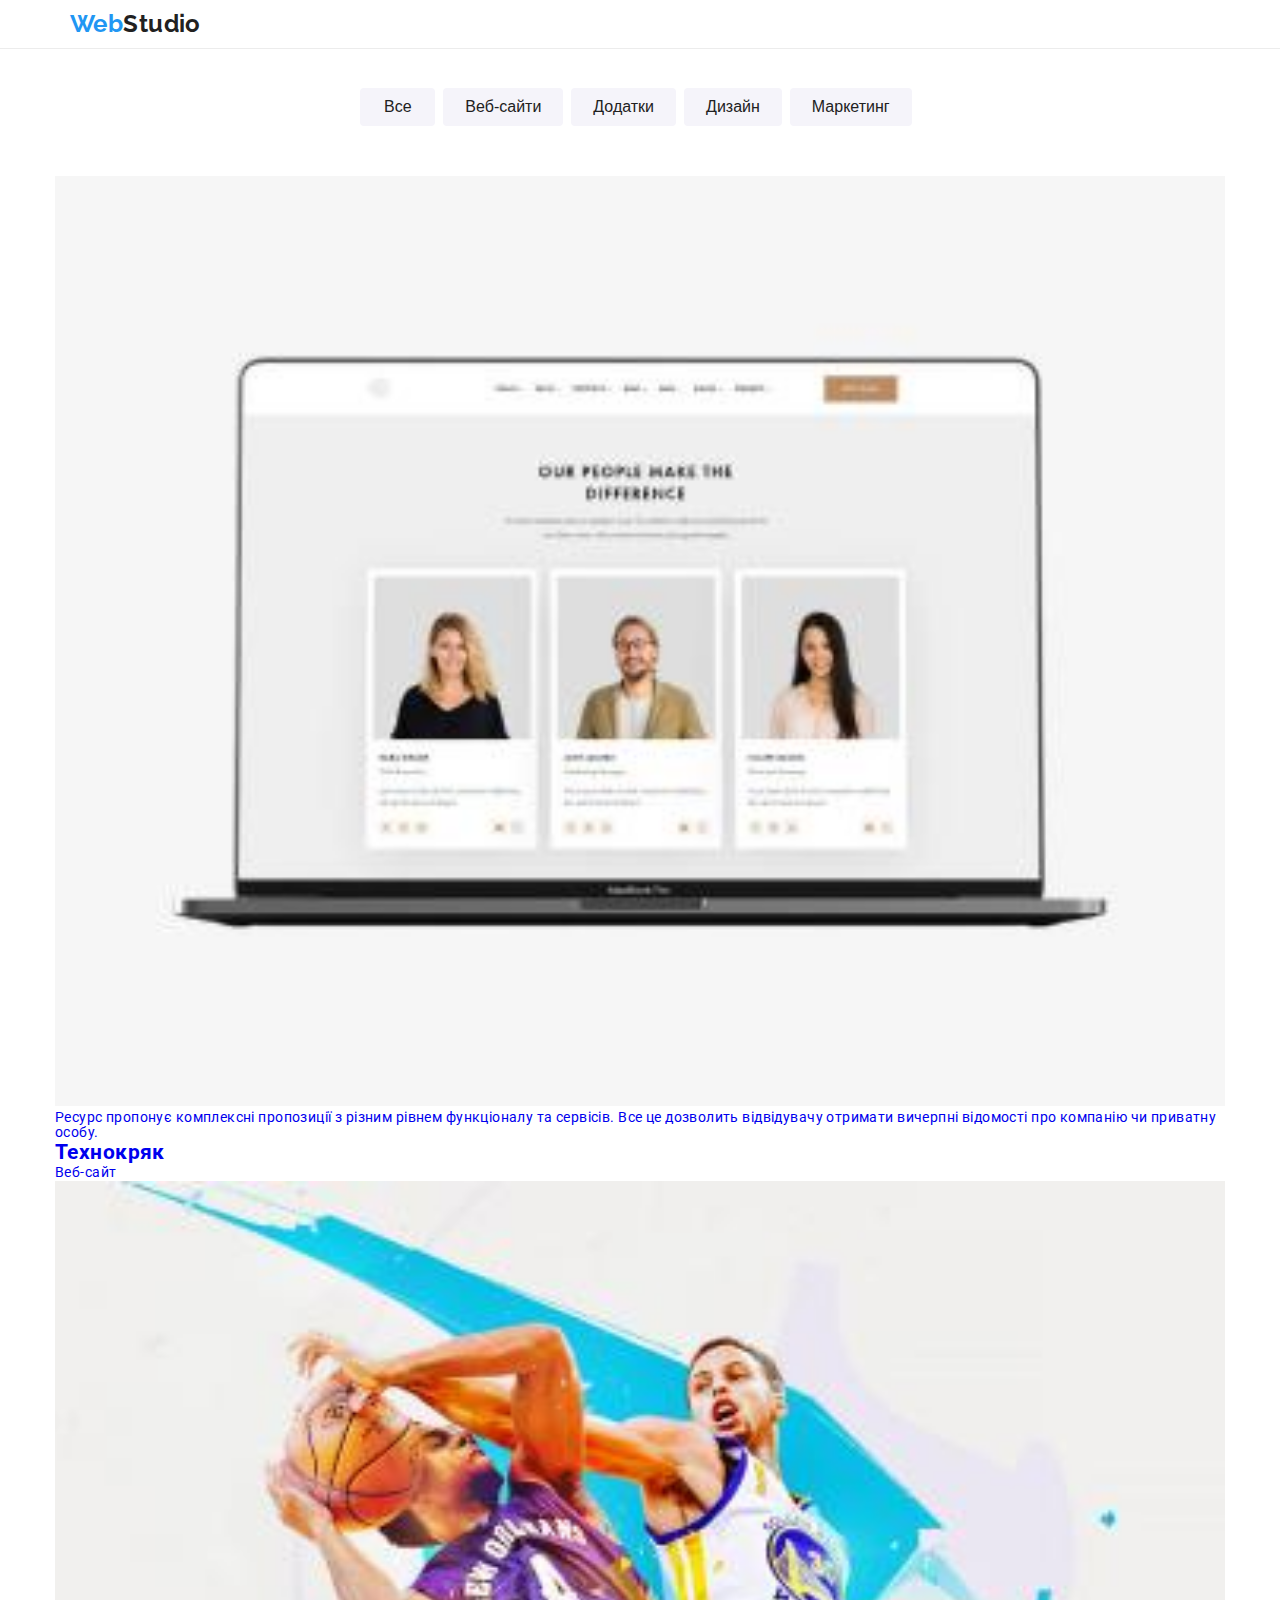
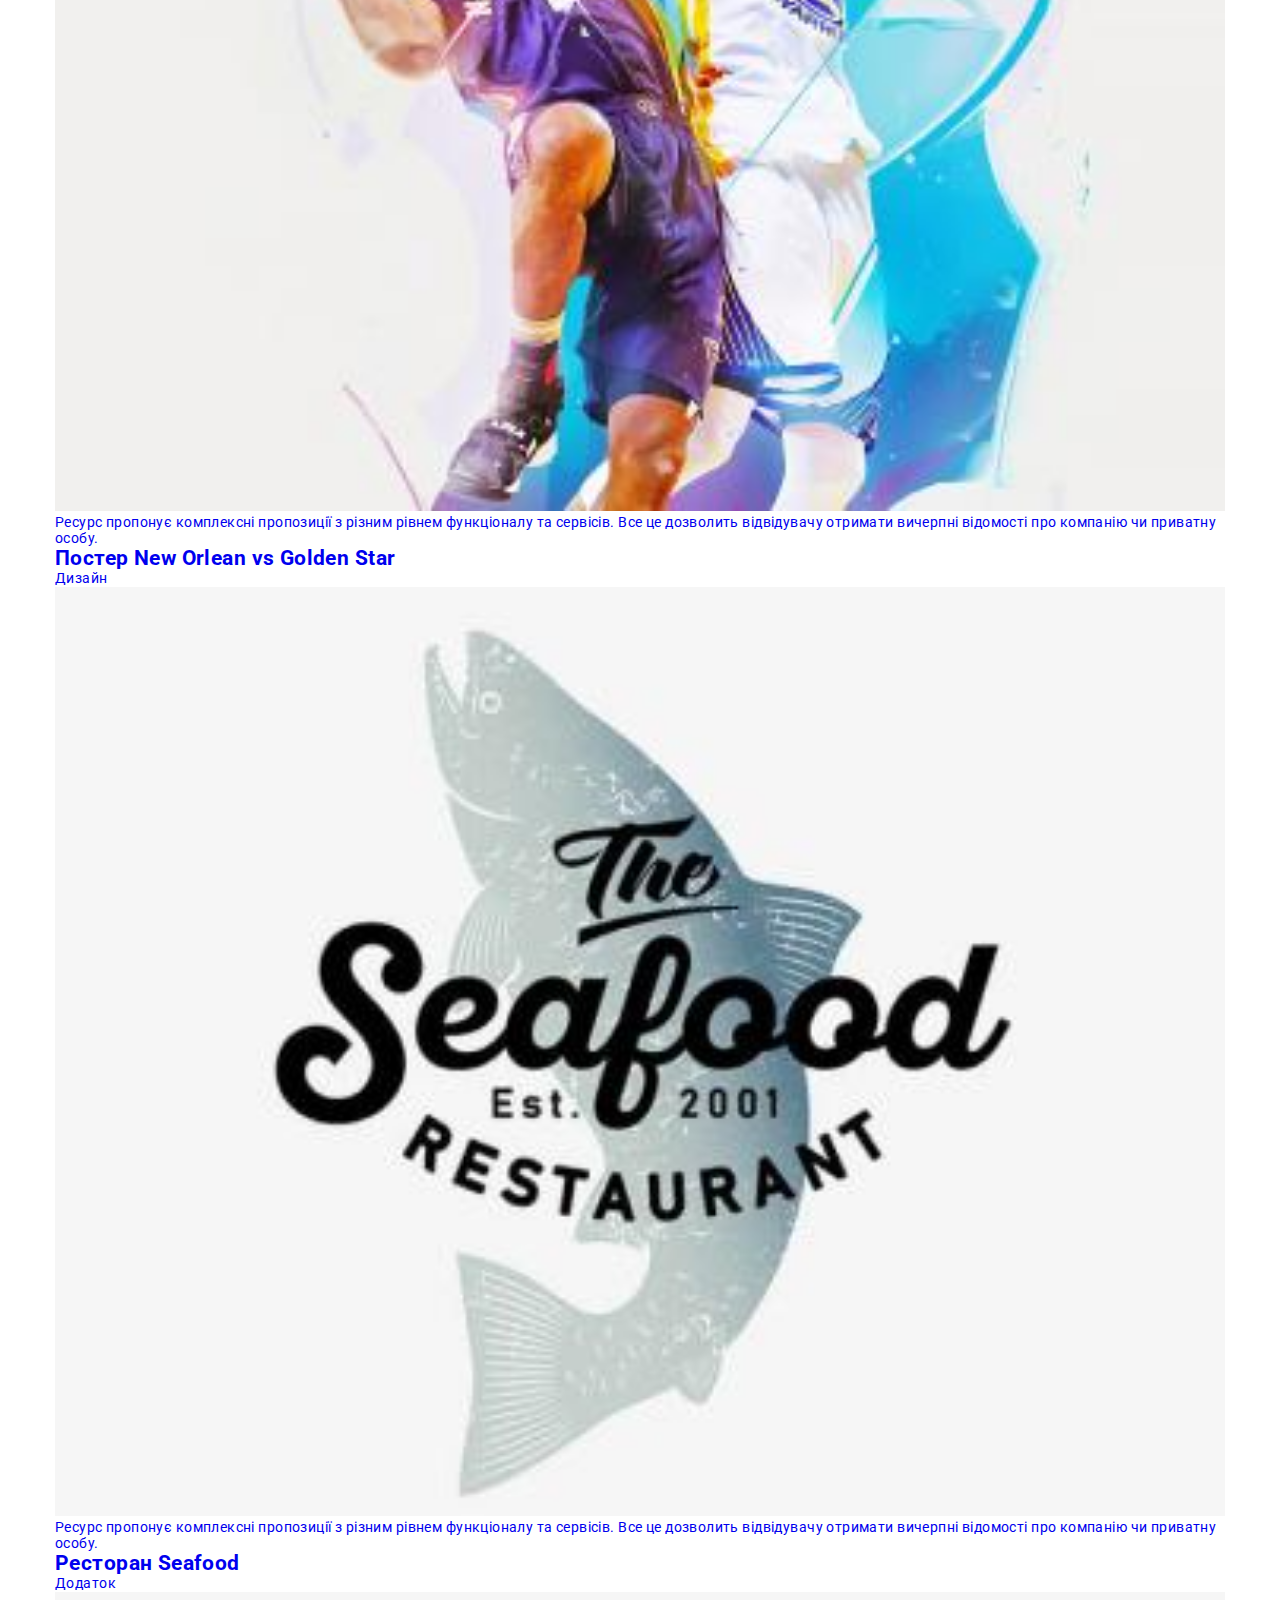
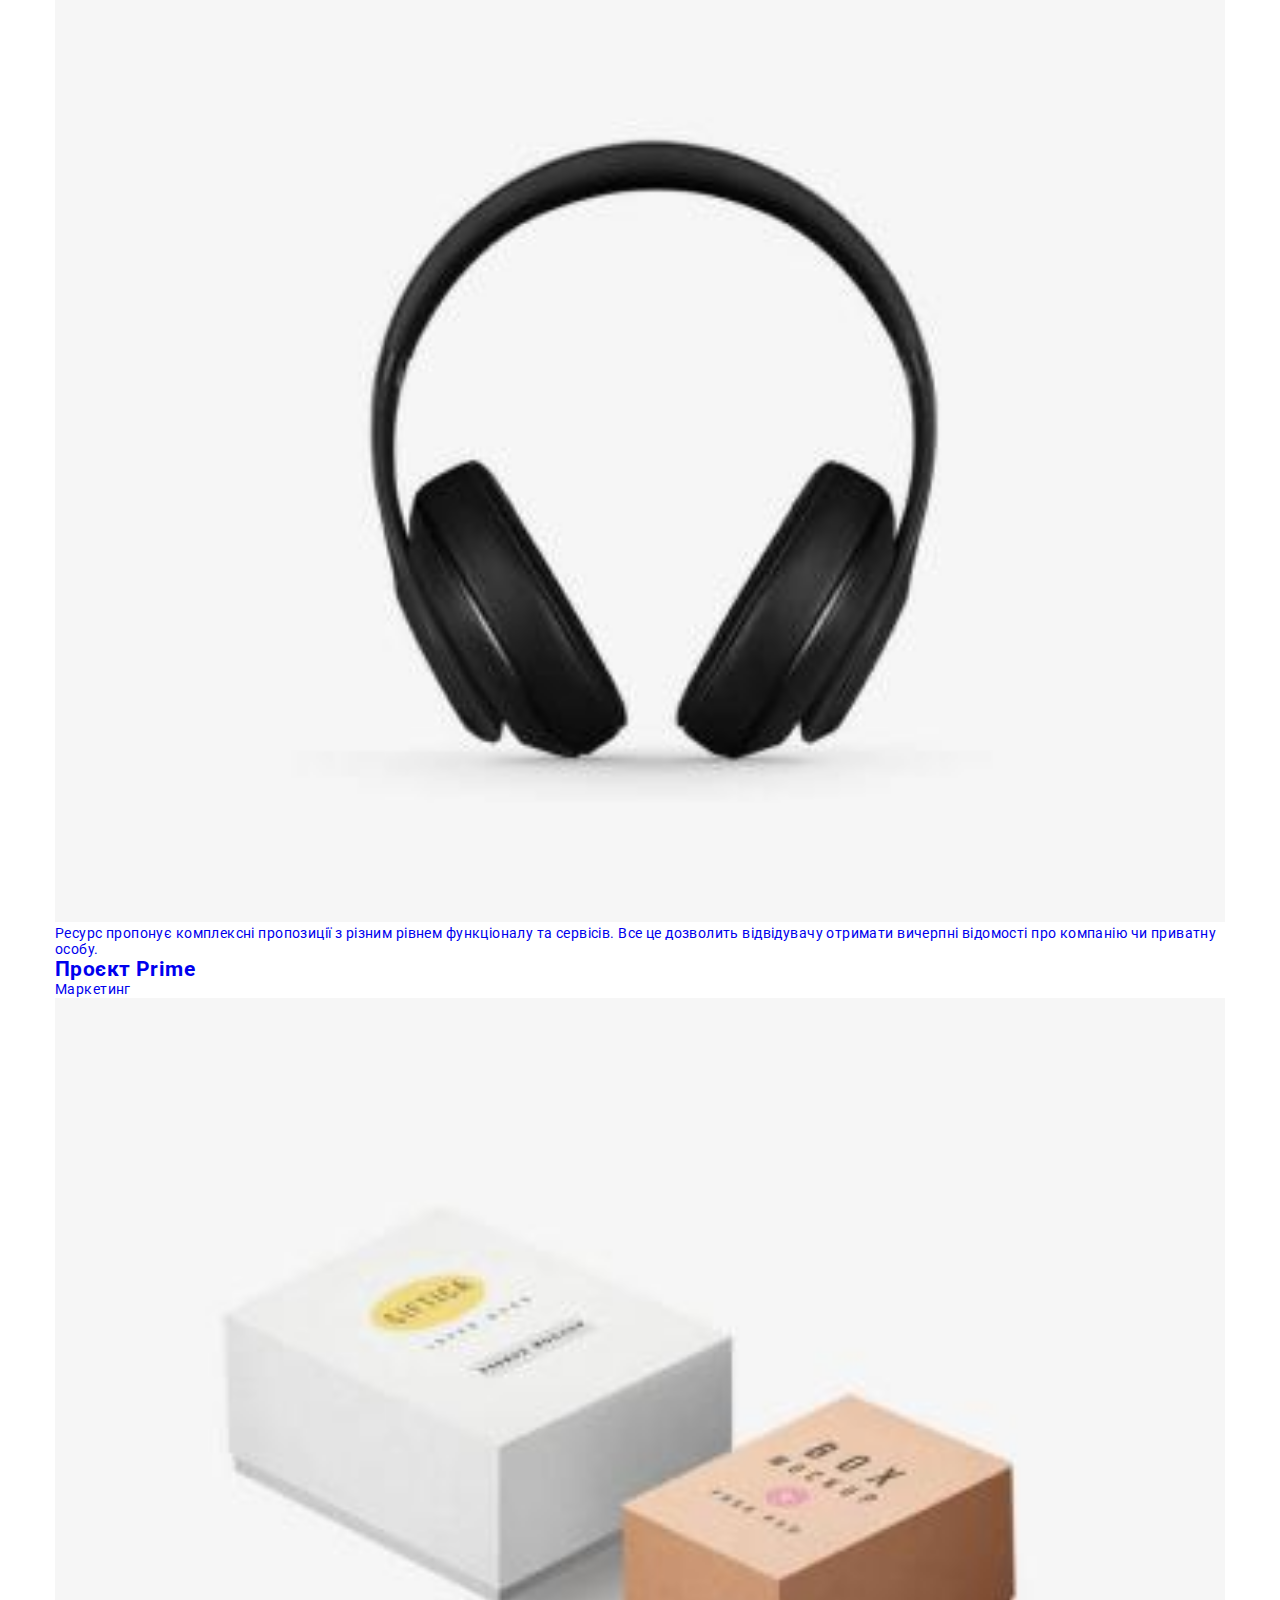
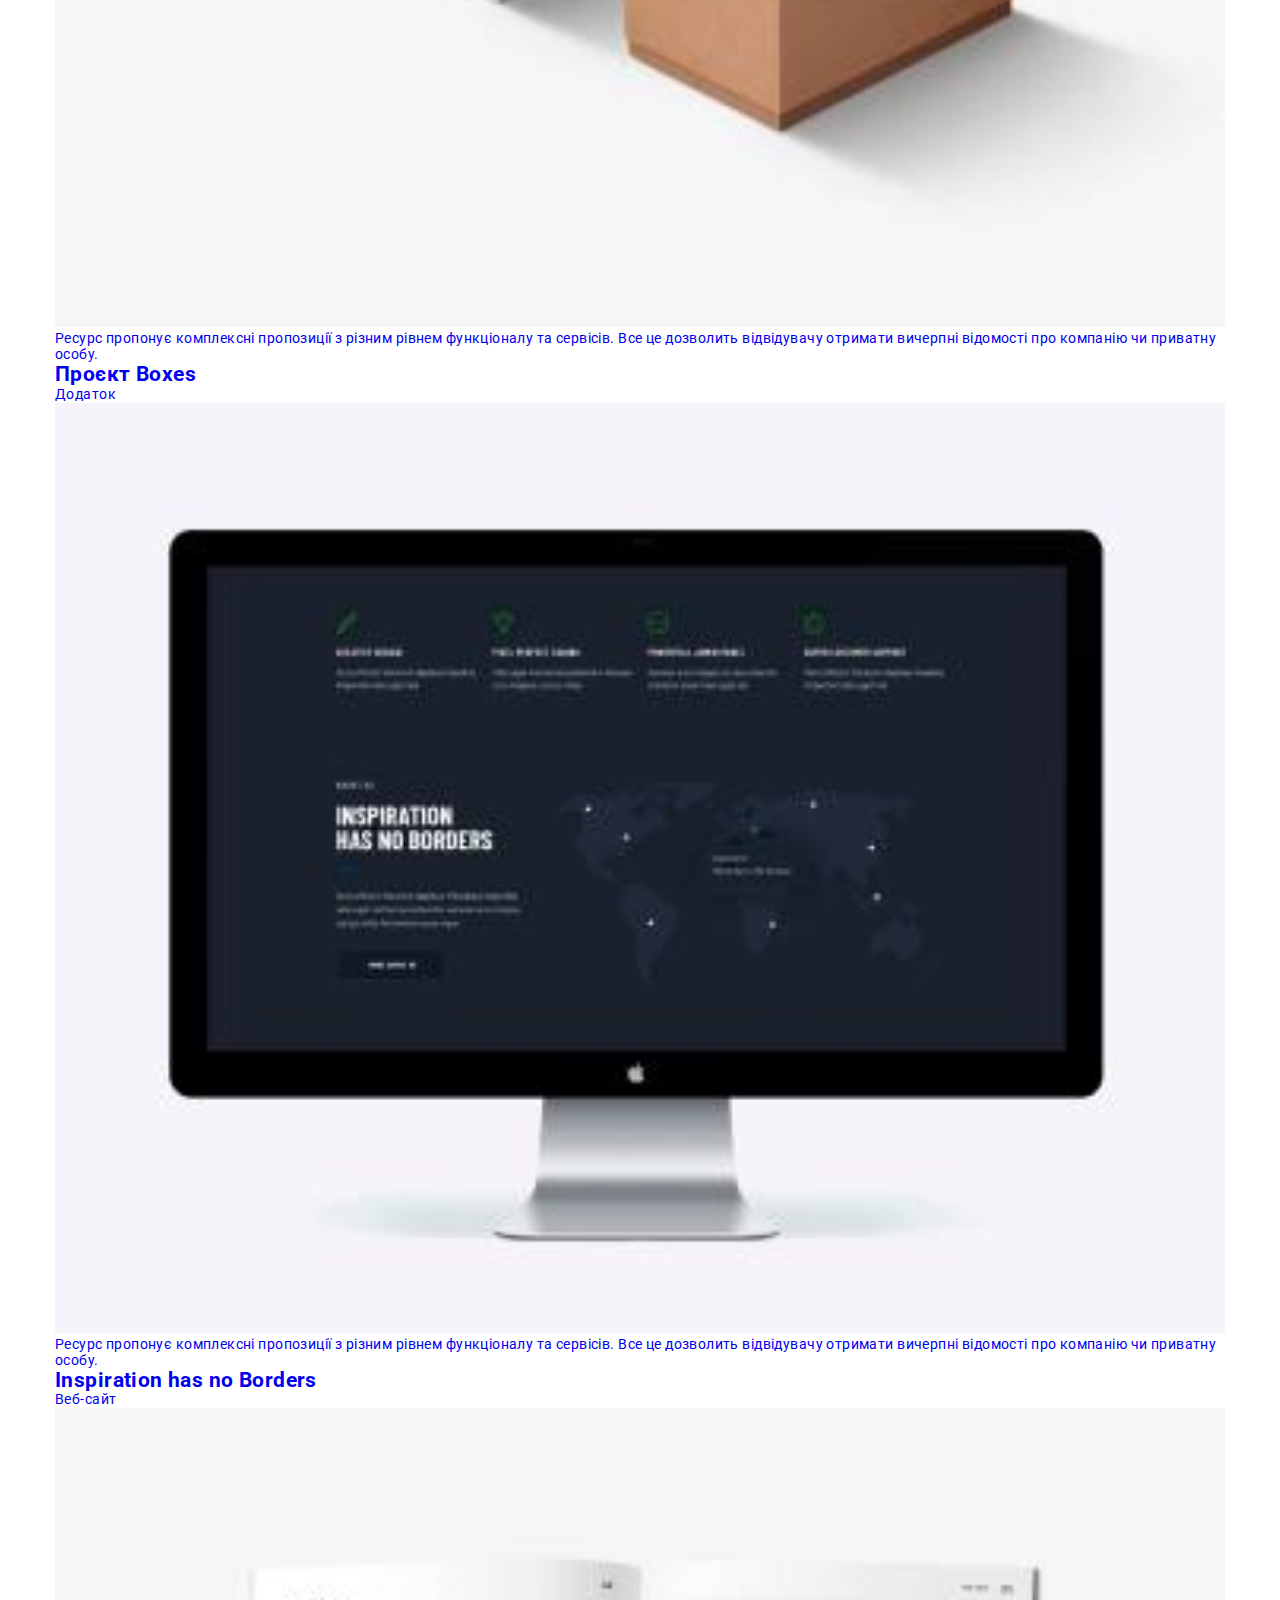
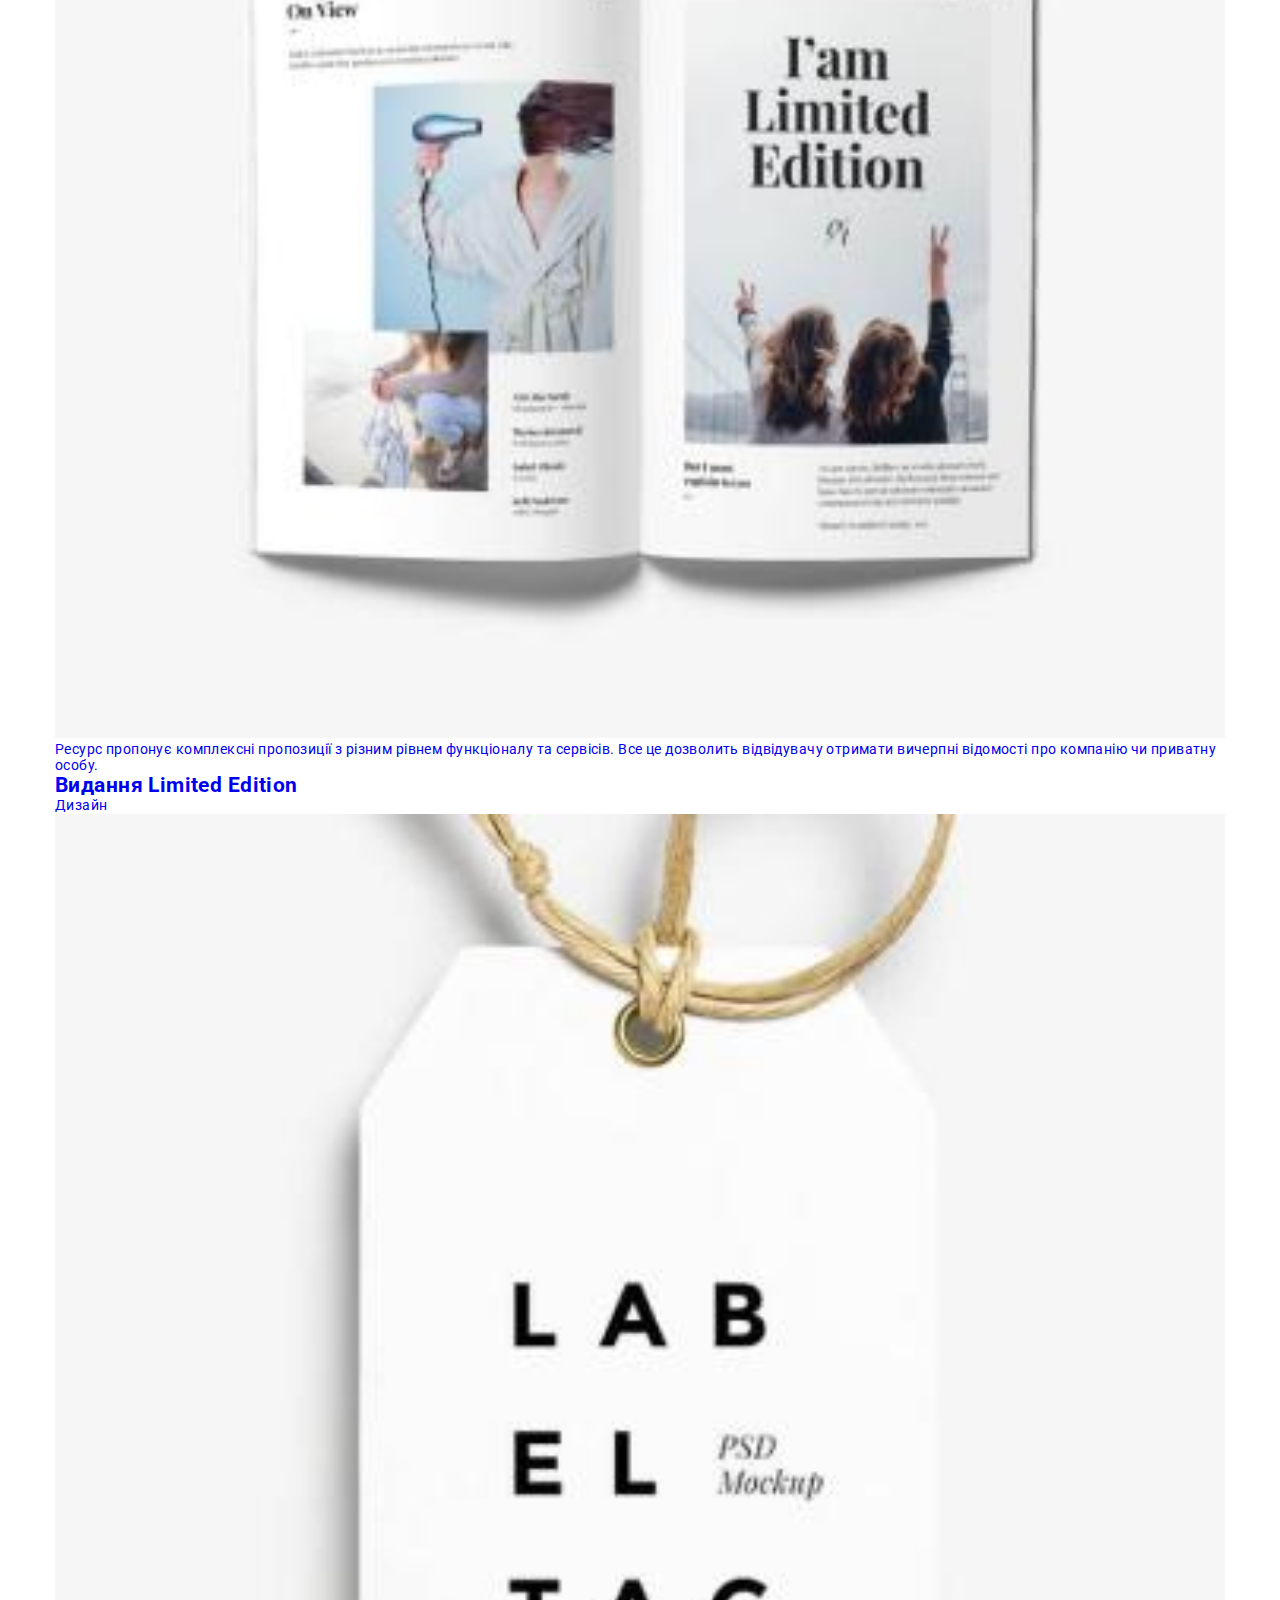
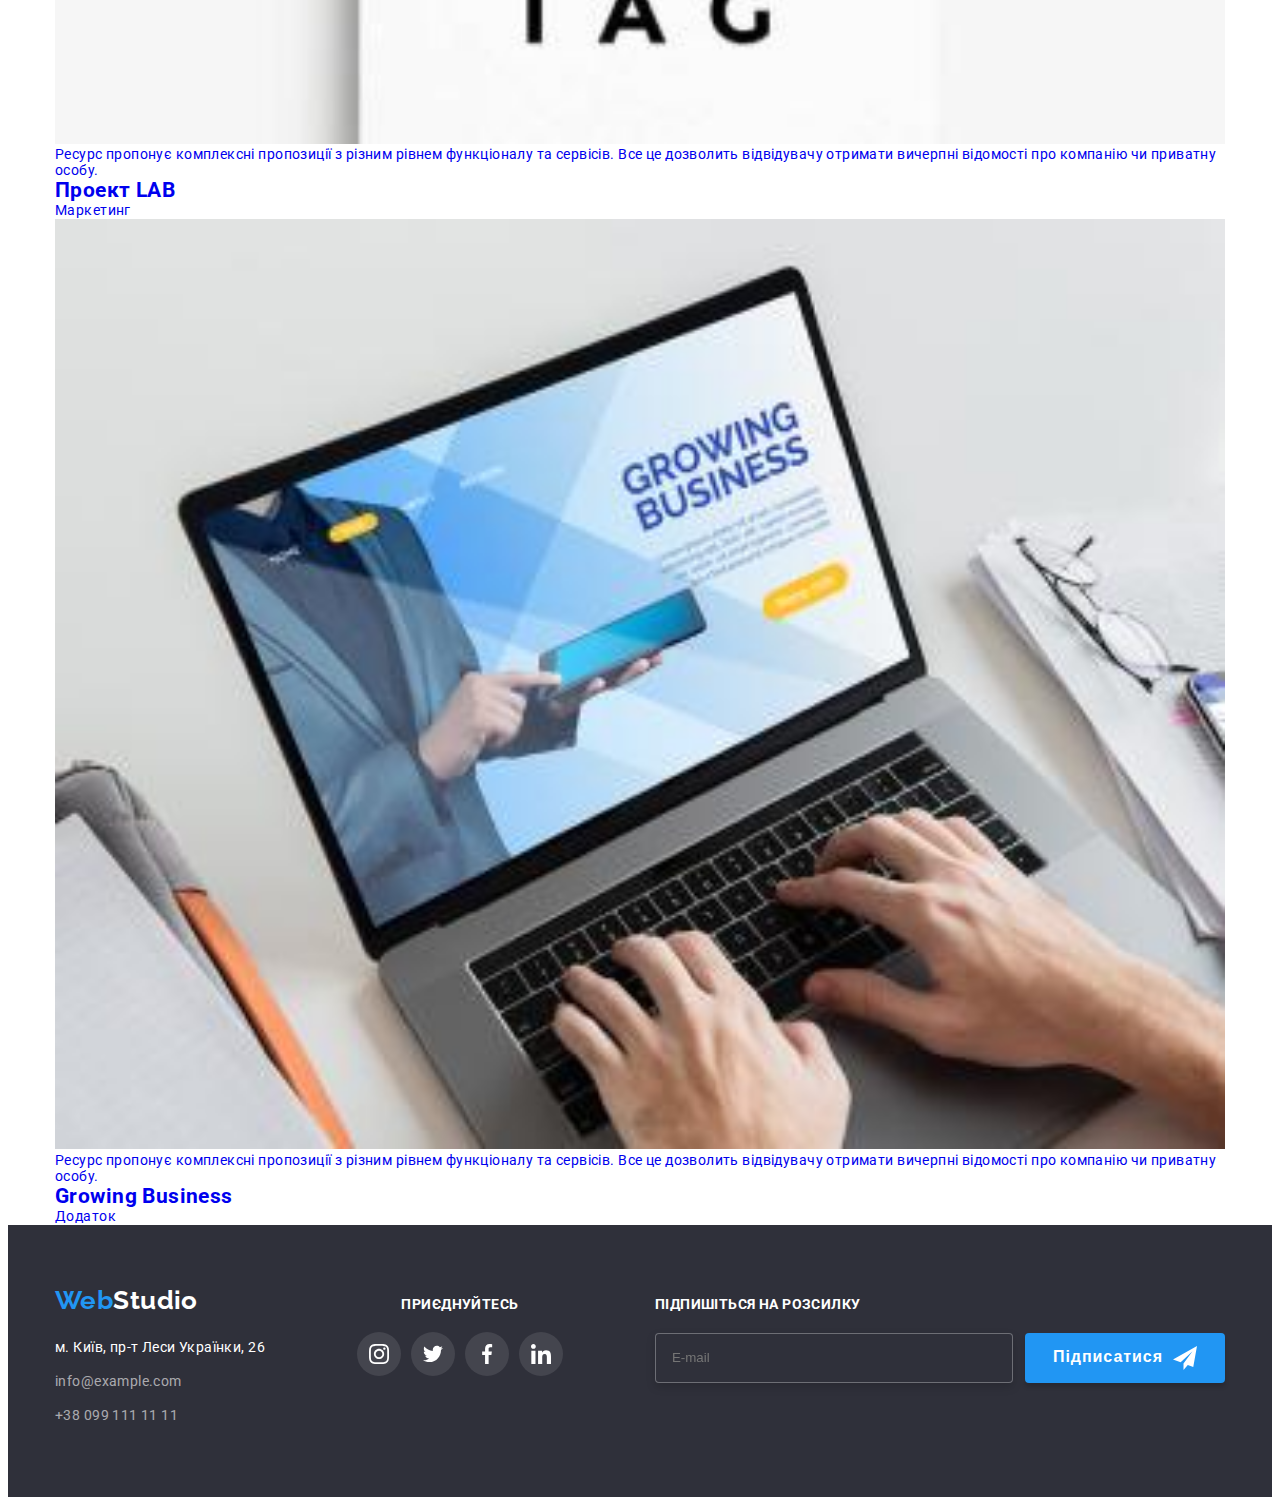
==== commit ff2e5b97: "commit" ====
--- a/portfolio.html
+++ b/portfolio.html
@@ -303,62 +303,64 @@
     </main>
     <footer class="footer">
       <div class="container container_footer">
-        <div class="address_section">
-          <a href="./index.html" class="footer_logo link">
-            <span class="footer_logo_firstp">Web</span>Studio
-          </a>
-          <address class="address">
-            <ul class="address_list list">
-              <li class="address_item">
-                <a
-                  href="https://goo.gl/maps/CPtrU1FHBa2aNyZL9"
-                  target="_blank"
-                  rel="noopener noreferrer nofollow"
-                  class="address_map link"
-                  >м. Київ, пр-т Леси Українки, 26</a
-                >
+        <div class="address_wrapper">
+          <div class="address_section">
+            <a href="./index.html" class="footer_logo link">
+              <span class="footer_logo_firstp">Web</span>Studio
+            </a>
+            <address class="address">
+              <ul class="address_list list">
+                <li class="address_item">
+                  <a
+                    href="https://goo.gl/maps/CPtrU1FHBa2aNyZL9"
+                    target="_blank"
+                    rel="noopener noreferrer nofollow"
+                    class="address_map link"
+                    >м. Київ, пр-т Леси Українки, 26</a
+                  >
+                </li>
+                <li class="address_item">
+                  <a href="mailto:info@example.com" class="address_link link">info@example.com</a>
+                </li>
+                <li class="address_item">
+                  <a href="tel:+380991111111" class="address_link link">+38 099 111 11 11</a>
+                </li>
+              </ul>
+            </address>
+          </div>
+          <div class="address_soc_link">
+            <h4 class="footer_title_soc">приєднуйтесь</h4>
+            <ul class="footer_list_soc list">
+              <li class="footer_item">
+                <a href="#" class="footer_soc_link link">
+                  <svg class="footer_soc_icon" width="20" height="20">
+                    <use href="./images/icons/symbol-defs.svg#icon-instagram"></use>
+                  </svg>
+                </a>
               </li>
-              <li class="address_item">
-                <a href="mailto:info@example.com" class="address_link link">info@example.com</a>
+              <li class="footer_item">
+                <a href="#" class="footer_soc_link link">
+                  <svg class="footer_soc_icon" width="20" height="20">
+                    <use href="./images/icons/symbol-defs.svg#icon-twitter"></use>
+                  </svg>
+                </a>
               </li>
-              <li class="address_item">
-                <a href="tel:+380991111111" class="address_link link">+38 099 111 11 11</a>
+              <li class="footer_item">
+                <a href="#" class="footer_soc_link link">
+                  <svg class="footer_soc_icon" width="20" height="20">
+                    <use href="./images/icons/symbol-defs.svg#icon-facebook"></use>
+                  </svg>
+                </a>
+              </li>
+              <li class="footer_item">
+                <a href="#" class="footer_soc_link link">
+                  <svg class="footer_soc_icon" width="20" height="20">
+                    <use href="./images/icons/symbol-defs.svg#icon-linkedin"></use>
+                  </svg>
+                </a>
               </li>
             </ul>
-          </address>
-        </div>
-        <div class="address_soc_link">
-          <h4 class="footer_title_soc">приєднуйтесь</h4>
-          <ul class="footer_list_soc list">
-            <li class="footer_item">
-              <a href="#" class="footer_soc_link link">
-                <svg class="footer_soc_icon" width="20" height="20">
-                  <use href="./images/icons/symbol-defs.svg#icon-instagram"></use>
-                </svg>
-              </a>
-            </li>
-            <li class="footer_item">
-              <a href="#" class="footer_soc_link link">
-                <svg class="footer_soc_icon" width="20" height="20">
-                  <use href="./images/icons/symbol-defs.svg#icon-twitter"></use>
-                </svg>
-              </a>
-            </li>
-            <li class="footer_item">
-              <a href="#" class="footer_soc_link link">
-                <svg class="footer_soc_icon" width="20" height="20">
-                  <use href="./images/icons/symbol-defs.svg#icon-facebook"></use>
-                </svg>
-              </a>
-            </li>
-            <li class="footer_item">
-              <a href="#" class="footer_soc_link link">
-                <svg class="footer_soc_icon" width="20" height="20">
-                  <use href="./images/icons/symbol-defs.svg#icon-linkedin"></use>
-                </svg>
-              </a>
-            </li>
-          </ul>
+          </div>
         </div>
         <div class="bloc_form_subscription">
           <p class="title_subscription">Підпишіться на розсилку</p>
--- a/css/main.min.css
+++ b/css/main.min.css
@@ -1 +1 @@
-html{-webkit-box-sizing:border-box;box-sizing:border-box}*,*::after,*::before{-webkit-box-sizing:border-box;box-sizing:border-box}h1,h2,h3,h4,ul,p,b,input,textarea{margin-bottom:0;margin-top:0;padding:0}:root{--primary-background-color: #FFFFFF;--second-primary-background: #2F303A;--background-section-color: #F5F4FA;--background-color: #757575;--accent-color: #2196F3;--primary-text-white: #FFFFFF;--primary-text-black: #212121;--second-text-gray: #757575;--second-text-gray-alfa-chenel: rgba(255, 255, 255, 0.6);--border-color: #EEEEEE;--border-bottom-color-header: #ECECEC;--background-button-hover: #188CE8;--features-title-background-before: #F5F4FA;--clients-link-color: #AFB1B8;--team-link-color: #AFB1B8;--background-soc-link-footer: rgba(255, 255, 255, 0.1);--background-gallery-item-hover: rgba(33, 150, 243, 0.9);--background-backdrop: rgba(0, 0, 0, 0.2);--background-modal-window: #FFFFFF;--background-case_bloc_title: rgba(47, 48, 58, 0.8)}body{font-size:14px;font-family:"Roboto",sans-serif;line-height:1.14;letter-spacing:.03em;color:var(--second-text-gray);background-color:var(--primary-background-color);padding-top:80px}.link{text-decoration:none}.list{list-style-type:none}.hidden_title{position:absolute;white-space:nowrap;width:1px;height:1px;overflow:hidden;border:0;padding:0;clip:rect(0 0 0 0);-webkit-clip-path:inset(50%);clip-path:inset(50%);margin:-1px}.container{width:1200px;padding:0 15px;margin-left:auto;margin-right:auto}.section{padding:94px 0}.header{position:fixed;z-index:2;top:0;left:0;background-color:var(--primary-background-color);border-bottom:1px solid var(--border-bottom-color-header);width:100%}.header__container__nav{display:-webkit-box;display:-ms-flexbox;display:flex;-webkit-box-align:center;-ms-flex-align:center;align-items:center}.header__nav{display:-webkit-box;display:-ms-flexbox;display:flex;-webkit-box-align:center;-ms-flex-align:center;align-items:center}.header__logo{font-family:"Raleway",sans-serif;font-weight:700;font-size:26px;line-height:1.19;color:var(--primary-text-black);display:block;padding-top:24px;padding-bottom:25px;margin-right:93px}.header__logo__firstp{color:var(--accent-color)}.header__list{display:-webkit-box;display:-ms-flexbox;display:flex}.header__item{position:relative;margin-right:50px}.header__list .header__item:last-child{margin-right:0}.header__link{font-weight:500;line-height:1.14;letter-spacing:.02em;color:var(--primary-text-black);display:block;padding:32px 2px 32px 2px;-webkit-transition:color 250ms cubic-bezier(0.4, 0, 0.2, 1);transition:color 250ms cubic-bezier(0.4, 0, 0.2, 1)}.header__link:hover,.header__link:focus{color:var(--accent-color)}.header__contacts__list{display:-webkit-box;display:-ms-flexbox;display:flex;margin-left:auto}.header__contacts__item{margin-right:50px}.header__contacts__link{font-weight:500;line-height:1.14;letter-spacing:.02em;color:var(--second-text-gray);display:-webkit-box;display:-ms-flexbox;display:flex;padding-top:32px;padding-bottom:32px;fill:currentColor;-webkit-transition:color 250ms cubic-bezier(0.4, 0, 0.2, 1);transition:color 250ms cubic-bezier(0.4, 0, 0.2, 1)}.header__contacts__link:hover,.header__contacts__link:focus{color:var(--accent-color)}.header__contacts__item:last-child{margin-right:0}.header__contacts__icon{display:-webkit-box;display:-ms-flexbox;display:flex;margin-right:10px}.smartphone{width:10px;height:16px}.envelope{width:16px;height:12px}.active_page{color:var(--accent-color)}.active_page::after{position:absolute;content:"";width:100%;height:4px;left:0px;top:77px;background:var(--accent-color);border-radius:2px}.hero{background-color:var(--second-primary-background);width:1600px;min-height:600px;padding-top:200px;margin-left:auto;margin-right:auto;background-image:-webkit-gradient(linear, left top, left bottom, from(rgba(47, 48, 58, 0.4)), to(rgba(47, 48, 58, 0.4))),url("../images/img_team_header.jpg");background-image:linear-gradient(rgba(47, 48, 58, 0.4), rgba(47, 48, 58, 0.4)),url("../images/img_team_header.jpg")}.hero__title{font-weight:900;font-size:44px;line-height:1.36;text-align:center;letter-spacing:.06em;text-transform:uppercase;color:var(--primary-background-color);width:700px;margin-bottom:30px;margin-left:auto;margin-right:auto}.hero__button{min-width:215px;border-radius:4px;border:rgba(0,0,0,0);padding:10px 32px;-webkit-box-shadow:0px 4px 4px rgba(0,0,0,.15);box-shadow:0px 4px 4px rgba(0,0,0,.15);margin-left:auto;margin-right:auto;font-weight:700;font-size:16px;line-height:1.84;display:-webkit-box;display:-ms-flexbox;display:flex;-webkit-box-align:center;-ms-flex-align:center;align-items:center;text-align:center;letter-spacing:.06em;color:var(--primary-text-white);background-color:var(--accent-color);cursor:pointer;-webkit-transition:color 250ms cubic-bezier(0.4, 0, 0.2, 1),border-radius 250ms cubic-bezier(0.4, 0, 0.2, 1),-webkit-box-shadow 250ms cubic-bezier(0.4, 0, 0.2, 1);transition:color 250ms cubic-bezier(0.4, 0, 0.2, 1),border-radius 250ms cubic-bezier(0.4, 0, 0.2, 1),-webkit-box-shadow 250ms cubic-bezier(0.4, 0, 0.2, 1);transition:color 250ms cubic-bezier(0.4, 0, 0.2, 1),box-shadow 250ms cubic-bezier(0.4, 0, 0.2, 1),border-radius 250ms cubic-bezier(0.4, 0, 0.2, 1);transition:color 250ms cubic-bezier(0.4, 0, 0.2, 1),box-shadow 250ms cubic-bezier(0.4, 0, 0.2, 1),border-radius 250ms cubic-bezier(0.4, 0, 0.2, 1),-webkit-box-shadow 250ms cubic-bezier(0.4, 0, 0.2, 1)}.hero__button:hover,.hero__button:focus{background:var(--background-button-hover);-webkit-box-shadow:0px 4px 4px rgba(0,0,0,.15);box-shadow:0px 4px 4px rgba(0,0,0,.15);border-radius:4px}.features__list{display:-webkit-box;display:-ms-flexbox;display:flex;-ms-flex-wrap:wrap;flex-wrap:wrap}.features__list__item{display:block;width:270px;margin-right:30px}.features__list__item:nth-child(4n){margin-right:0}.features__icon__svg{display:-webkit-box;display:-ms-flexbox;display:flex;height:120px;background:var(--features-title-background-before);border-radius:4px;-webkit-box-align:center;-ms-flex-align:center;align-items:center;-ms-flex-pack:distribute;justify-content:space-around;margin-bottom:30px}.features__title{font-weight:700;font-size:14px;line-height:1.14;letter-spacing:.03em;text-transform:uppercase;color:var(--primary-text-black);margin-bottom:10px}.features__description{line-height:1.71}.case{padding-top:0}.case__list{display:-webkit-box;display:-ms-flexbox;display:flex;-ms-flex-wrap:wrap;flex-wrap:wrap}.case__list__item{margin-right:30px}.case__list__item:nth-child(3n){margin-right:0}.case__title{font-weight:700;font-size:36px;line-height:1.16;text-align:center;color:var(--primary-text-black);margin-bottom:50px}.case__list__item__wrapper{display:block;position:relative}.case__position__bloc{position:absolute;bottom:3px;left:0;width:100%;min-height:70px;background:var(--background-case_bloc_title)}.case__position__bloc__title{position:absolute;top:50%;left:50%;-webkit-transform:translate(-50%, -50%);transform:translate(-50%, -50%);font-weight:700;line-height:1.14;text-transform:uppercase;color:var(--primary-text-white);white-space:nowrap}.team_list{display:-webkit-box;display:-ms-flexbox;display:flex;-ms-flex-wrap:wrap;flex-wrap:wrap}.team_first_title{font-weight:700;font-size:36px;line-height:1.16;text-align:center;color:var(--primary-text-black)}.team_first_title{margin-bottom:50px}.team{background-color:var(--background-section-color)}.team_item{background-color:var(--primary-background-color);margin-right:30px;width:270px;-webkit-box-shadow:0px 1px 3px rgba(0,0,0,.12),0px 1px 1px rgba(0,0,0,.14),0px 2px 1px rgba(0,0,0,.2);box-shadow:0px 1px 3px rgba(0,0,0,.12),0px 1px 1px rgba(0,0,0,.14),0px 2px 1px rgba(0,0,0,.2);border-radius:0px 0px 4px 4px}.team_list .team_item:nth-child(4n){margin-right:0}.team_text{padding:30px 32px 30px 32px}.team_title{font-weight:500;font-size:16px;line-height:1.18;text-align:center;color:var(--primary-text-black);margin-bottom:10px}.team_position{font-size:16px;line-height:1.18;text-align:center;margin-bottom:16px}.team_soc{display:-webkit-box;display:-ms-flexbox;display:flex;-webkit-box-pack:center;-ms-flex-pack:center;justify-content:center;gap:10px}.team_soc_link{display:-webkit-box;display:-ms-flexbox;display:flex;width:44px;height:44px;border-radius:50%;-webkit-box-align:center;-ms-flex-align:center;align-items:center;-webkit-box-pack:center;-ms-flex-pack:center;justify-content:center;color:var(--team-link-color);fill:currentColor;-webkit-transition:color 250ms cubic-bezier(0.4, 0, 0.2, 1),background-color 250ms cubic-bezier(0.4, 0, 0.2, 1);transition:color 250ms cubic-bezier(0.4, 0, 0.2, 1),background-color 250ms cubic-bezier(0.4, 0, 0.2, 1)}.team_soc_link:hover,.team_soc_link:focus{background-color:var(--accent-color);color:var(--primary-text-white)}.clients_title{font-family:"Roboto";font-style:normal;font-weight:700;font-size:36px;line-height:42px;text-align:center;letter-spacing:.03em;color:#212121;margin-bottom:50px}.clients_list{display:-webkit-box;display:-ms-flexbox;display:flex;margin-left:-15px;margin-right:-15px}.clients_link{display:-webkit-box;display:-ms-flexbox;display:flex;width:170px;height:92px;margin-left:15px;margin-right:15px;border:1px solid var(--clients-link-color);border-radius:4px;-webkit-box-align:center;-ms-flex-align:center;align-items:center;-ms-flex-pack:distribute;justify-content:space-around;color:var(--team-link-color);fill:currentColor;-webkit-transition:color 250ms cubic-bezier(0.4, 0, 0.2, 1),border 250ms cubic-bezier(0.4, 0, 0.2, 1);transition:color 250ms cubic-bezier(0.4, 0, 0.2, 1),border 250ms cubic-bezier(0.4, 0, 0.2, 1)}.clients_link:hover,.clients_link:focus{border:1px solid var(--accent-color);color:var(--accent-color)}.footer{background-color:var(--second-primary-background);padding:60px 0}.container_footer{display:-webkit-box;display:-ms-flexbox;display:flex;-webkit-box-align:baseline;-ms-flex-align:baseline;align-items:baseline}.address_section{margin-right:70px}.footer_logo{font-family:"Raleway",sans-serif;font-weight:700;font-size:26px;line-height:1.19;color:var(--primary-text-white);display:inline-block;margin-bottom:20px}.footer_logo_firstp{color:var(--accent-color)}.address_map{font-style:normal;line-height:1.71;color:var(--primary-text-white);-webkit-transition:color 250ms cubic-bezier(0.4, 0, 0.2, 1);transition:color 250ms cubic-bezier(0.4, 0, 0.2, 1)}.address_link{font-style:normal;line-height:1.71;color:var(--second-text-gray-alfa-chenel);-webkit-transition:color 250ms cubic-bezier(0.4, 0, 0.2, 1);transition:color 250ms cubic-bezier(0.4, 0, 0.2, 1)}.address_item{margin-bottom:10px}.address_list .address_item:last-child{margin-bottom:0}.address_map:hover,.address_map:focus,.address_link:hover,.address_link:focus{color:var(--accent-color)}.address_soc_link{padding-top:12px}.footer_title_soc{font-family:"Roboto";font-style:normal;font-weight:700;font-size:14px;line-height:16px;letter-spacing:.03em;text-transform:uppercase;color:var(--primary-text-white);margin-bottom:20px}.footer_list_soc{display:-webkit-box;display:-ms-flexbox;display:flex;min-width:206px;min-height:44px;gap:10px}.footer_soc_link{display:-webkit-box;display:-ms-flexbox;display:flex;width:44px;height:44px;background:var(--background-soc-link-footer);border-radius:50%;-webkit-box-align:center;-ms-flex-align:center;align-items:center;-ms-flex-pack:distribute;justify-content:space-around;color:var(--primary-background-color);fill:currentColor;-webkit-transition:background-color 250ms cubic-bezier(0.4, 0, 0.2, 1);transition:background-color 250ms cubic-bezier(0.4, 0, 0.2, 1)}.footer_soc_link:hover,.footer_soc_link:focus{background-color:var(--accent-color)}.form_subscription{display:-webkit-box;display:-ms-flexbox;display:flex;-webkit-box-orient:horizontal;-webkit-box-direction:normal;-ms-flex-direction:row;flex-direction:row}.title_subscription{font-weight:700;font-size:14px;line-height:1.14;letter-spacing:.03em;text-transform:uppercase;color:var(--primary-text-white);margin-bottom:20px}.email_subscription{width:358px;padding:15px 16px;border:1px solid rgba(255,255,255,.3);-webkit-filter:drop-shadow(0px 4px 4px rgba(0, 0, 0, 0.15));filter:drop-shadow(0px 4px 4px rgba(0, 0, 0, 0.15));border-radius:4px;background-color:var(--second-primary-background);margin-right:12px}.buttom_subscription{padding:10px 28px;min-height:50px;background:var(--accent-color);-webkit-box-shadow:0px 4px 4px rgba(0,0,0,.15);box-shadow:0px 4px 4px rgba(0,0,0,.15);border-radius:4px;border:rgba(0,0,0,0);font-weight:700;font-size:16px;line-height:.53;display:-webkit-box;display:-ms-flexbox;display:flex;-webkit-box-align:center;-ms-flex-align:center;align-items:center;text-align:center;letter-spacing:.06em;cursor:pointer;color:var(--primary-text-white);-webkit-transition:color 250ms cubic-bezier(0.4, 0, 0.2, 1),border-radius 250ms cubic-bezier(0.4, 0, 0.2, 1),-webkit-box-shadow 250ms cubic-bezier(0.4, 0, 0.2, 1);transition:color 250ms cubic-bezier(0.4, 0, 0.2, 1),border-radius 250ms cubic-bezier(0.4, 0, 0.2, 1),-webkit-box-shadow 250ms cubic-bezier(0.4, 0, 0.2, 1);transition:color 250ms cubic-bezier(0.4, 0, 0.2, 1),box-shadow 250ms cubic-bezier(0.4, 0, 0.2, 1),border-radius 250ms cubic-bezier(0.4, 0, 0.2, 1);transition:color 250ms cubic-bezier(0.4, 0, 0.2, 1),box-shadow 250ms cubic-bezier(0.4, 0, 0.2, 1),border-radius 250ms cubic-bezier(0.4, 0, 0.2, 1),-webkit-box-shadow 250ms cubic-bezier(0.4, 0, 0.2, 1)}.buttom_subscription:hover,.buttom_subscription:focus{background:var(--background-button-hover);-webkit-box-shadow:0px 4px 4px rgba(0,0,0,.15);box-shadow:0px 4px 4px rgba(0,0,0,.15);border-radius:4px}.icon_form_button{fill:var(--primary-text-white);margin-left:10px}.bloc_form_subscription{margin-left:auto}.filter_list{margin-bottom:50px;display:-webkit-box;display:-ms-flexbox;display:flex;-webkit-box-pack:center;-ms-flex-pack:center;justify-content:center}.filter_list .filter_item{margin-right:8px}.filter_list:last-child{margin-right:0}.filter_button{font-weight:500;font-size:16px;line-height:1.62;text-align:center;color:var(--primary-text-black);background-color:var(--background-section-color);border-radius:4px;border:var(--accent-color);padding:6px 22px;min-width:75px;-webkit-transition:color 250ms cubic-bezier(0.4, 0, 0.2, 1),cursor 250ms cubic-bezier(0.4, 0, 0.2, 1),background-color 250ms cubic-bezier(0.4, 0, 0.2, 1),-webkit-box-shadow 250ms cubic-bezier(0.4, 0, 0.2, 1);transition:color 250ms cubic-bezier(0.4, 0, 0.2, 1),cursor 250ms cubic-bezier(0.4, 0, 0.2, 1),background-color 250ms cubic-bezier(0.4, 0, 0.2, 1),-webkit-box-shadow 250ms cubic-bezier(0.4, 0, 0.2, 1);transition:box-shadow 250ms cubic-bezier(0.4, 0, 0.2, 1),color 250ms cubic-bezier(0.4, 0, 0.2, 1),cursor 250ms cubic-bezier(0.4, 0, 0.2, 1),background-color 250ms cubic-bezier(0.4, 0, 0.2, 1);transition:box-shadow 250ms cubic-bezier(0.4, 0, 0.2, 1),color 250ms cubic-bezier(0.4, 0, 0.2, 1),cursor 250ms cubic-bezier(0.4, 0, 0.2, 1),background-color 250ms cubic-bezier(0.4, 0, 0.2, 1),-webkit-box-shadow 250ms cubic-bezier(0.4, 0, 0.2, 1)}.filter_button:hover,.filter_button:focus,.filter_button:active{-webkit-box-shadow:0px 3px 1px rgba(0,0,0,.1),0px 1px 2px rgba(0,0,0,.08),0px 2px 2px rgba(0,0,0,.12);box-shadow:0px 3px 1px rgba(0,0,0,.1),0px 1px 2px rgba(0,0,0,.08),0px 2px 2px rgba(0,0,0,.12);color:var(--primary-text-white);background-color:var(--accent-color);cursor:pointer}.gallery_list{display:-webkit-box;display:-ms-flexbox;display:flex;-ms-flex-wrap:wrap;flex-wrap:wrap;margin-right:-30px;margin-bottom:-30px}.gallery_link{display:block;-webkit-transition:-webkit-box-shadow 250ms cubic-bezier(0.4, 0, 0.2, 1);transition:-webkit-box-shadow 250ms cubic-bezier(0.4, 0, 0.2, 1);transition:box-shadow 250ms cubic-bezier(0.4, 0, 0.2, 1);transition:box-shadow 250ms cubic-bezier(0.4, 0, 0.2, 1), -webkit-box-shadow 250ms cubic-bezier(0.4, 0, 0.2, 1)}.gallery_img_bloc{display:block;position:relative;overflow:hidden}.img_bloc_hidden{position:absolute;left:0;top:0;width:100%;height:100%;background-color:var(--background-gallery-item-hover);padding:63px 24px;-webkit-transform:translateY(101%);transform:translateY(101%);-webkit-transition:-webkit-transform 250ms cubic-bezier(0.4, 0, 0.2, 1);transition:-webkit-transform 250ms cubic-bezier(0.4, 0, 0.2, 1);transition:transform 250ms cubic-bezier(0.4, 0, 0.2, 1);transition:transform 250ms cubic-bezier(0.4, 0, 0.2, 1), -webkit-transform 250ms cubic-bezier(0.4, 0, 0.2, 1)}.img_paragraf_hidden{font-size:18px;line-height:28px;color:var(--primary-text-white)}.gallery_link:hover .img_bloc_hidden,.gallery_link:focus .img_bloc_hidden{-webkit-transform:translateY(0);transform:translateY(0)}.gallery_link:hover,.gallery_link:focus{-webkit-box-shadow:0px 1px 1px rgba(0,0,0,.12),0px 4px 4px rgba(0,0,0,.06),1px 4px 6px rgba(0,0,0,.16);box-shadow:0px 1px 1px rgba(0,0,0,.12),0px 4px 4px rgba(0,0,0,.06),1px 4px 6px rgba(0,0,0,.16)}.gallery_item{width:370px;margin-right:30px;margin-bottom:30px}.gallery_img{display:block;max-width:100%;height:auto}.gallery_text{display:block;border:1px solid var(--border-color);border-top:0;padding:20px 24px}.gallery_title{font-weight:700;font-size:18px;line-height:2;letter-spacing:.06em;color:var(--primary-text-black);margin-bottom:4px}.gallery_title_description{font-size:16px;line-height:1.87;color:var(--second-text-gray)}.backdrop{position:fixed;top:0;left:0;width:100%;height:100%;z-index:3;background:var(--background-backdrop);opacity:1;-webkit-transform:scale(1);transform:scale(1);-webkit-transition:opacity 250ms cubic-bezier(0.4, 0, 0.2, 1),-webkit-transform 250ms cubic-bezier(0.4, 0, 0.2, 1);transition:opacity 250ms cubic-bezier(0.4, 0, 0.2, 1),-webkit-transform 250ms cubic-bezier(0.4, 0, 0.2, 1);transition:transform 250ms cubic-bezier(0.4, 0, 0.2, 1),opacity 250ms cubic-bezier(0.4, 0, 0.2, 1);transition:transform 250ms cubic-bezier(0.4, 0, 0.2, 1),opacity 250ms cubic-bezier(0.4, 0, 0.2, 1),-webkit-transform 250ms cubic-bezier(0.4, 0, 0.2, 1)}.backdrop.is_hidden{opacity:0;pointer-events:none;-webkit-transform:scale(0.5);transform:scale(0.5)}.modal_window{position:absolute;top:50%;left:50%;-webkit-transform:translate(-50%, -50%);transform:translate(-50%, -50%);min-width:528px;min-height:581px;background-color:var(--background-modal-window);-webkit-box-shadow:0px 1px 3px rgba(0,0,0,.12),0px 1px 1px rgba(0,0,0,.14),0px 2px 1px rgba(0,0,0,.2);box-shadow:0px 1px 3px rgba(0,0,0,.12),0px 1px 1px rgba(0,0,0,.14),0px 2px 1px rgba(0,0,0,.2);border-radius:4px;padding:40px;display:-webkit-box;display:-ms-flexbox;display:flex;-webkit-box-orient:vertical;-webkit-box-direction:normal;-ms-flex-direction:column;flex-direction:column}.modal_window_form{display:-webkit-box;display:-ms-flexbox;display:flex;-webkit-box-orient:vertical;-webkit-box-direction:normal;-ms-flex-direction:column;flex-direction:column}.form_title{font-weight:700;font-size:20px;line-height:1.15;text-align:center;color:var(--primary-text-black);margin-bottom:12px}.label_email,.label_comment,.label_name,.label_tell{font-weight:400;font-size:12px;line-height:1.16;margin-bottom:4px}.modal_form_input_name,.modal_form_input_tell,.modal_form_input_email,.textarea_comment{border:1px solid rgba(33,33,33,.2);border-radius:4px;cursor:pointer;-webkit-transition:border-color 250ms cubic-bezier(0.4, 0, 0.2, 1);transition:border-color 250ms cubic-bezier(0.4, 0, 0.2, 1)}.modal_form_input_email,.modal_form_input_tell,.modal_form_input_name{padding:11px 11px 11px 42px;width:100%}.bloc_input_email,.bloc_input_tell,.bloc_input_name{margin-bottom:10px}.bloc_comment{display:-webkit-box;display:-ms-flexbox;display:flex;-webkit-box-orient:vertical;-webkit-box-direction:normal;-ms-flex-direction:column;flex-direction:column;margin-bottom:20px}.textarea_comment{display:block;resize:none}.textarea_comment::-webkit-input-placeholder{font-size:12px;line-height:1.16;letter-spacing:.01em;color:rgba(117,117,117,.5);padding:12px 16px}.textarea_comment::-moz-placeholder{font-size:12px;line-height:1.16;letter-spacing:.01em;color:rgba(117,117,117,.5);padding:12px 16px}.textarea_comment:-ms-input-placeholder{font-size:12px;line-height:1.16;letter-spacing:.01em;color:rgba(117,117,117,.5);padding:12px 16px}.textarea_comment::-ms-input-placeholder{font-size:12px;line-height:1.16;letter-spacing:.01em;color:rgba(117,117,117,.5);padding:12px 16px}.textarea_comment::placeholder{font-size:12px;line-height:1.16;letter-spacing:.01em;color:rgba(117,117,117,.5);padding:12px 16px}.modal_window_form .textarea_comment:hover,.modal_window_form .textarea_comment:focus{border-color:var(--accent-color)}.bloc_input_tell,.bloc_input_email,.bloc_input_name{position:relative;color:var(--primary-text-black)}.bloc_icone_form_name,.bloc_icone_form_tell,.bloc_icone_form_email{display:block;position:absolute;fill:currentColor;-webkit-transition:color 250ms cubic-bezier(0.4, 0, 0.2, 1);transition:color 250ms cubic-bezier(0.4, 0, 0.2, 1)}.bloc_icone_form_name{top:14px;left:15px}.bloc_icone_form_tell{top:13px;left:14px}.bloc_icone_form_email{top:14px;left:13px}.bloc_input_name:hover .modal_form_input_name,.bloc_input_name:focus .modal_form_input_name{border-color:var(--accent-color)}.bloc_input_tell:hover .modal_form_input_tell,.bloc_input_tell:focus .modal_form_input_tell{border-color:var(--accent-color)}.bloc_input_email:hover .modal_form_input_email,.bloc_input_email:focus .modal_form_input_email{border-color:var(--accent-color)}.bloc_input_name:hover,.bloc_input_name:focus{color:var(--accent-color)}.bloc_input_tell:hover,.bloc_input_tell:focus{color:var(--accent-color)}.bloc_input_email:hover,.bloc_input_email:focus{color:var(--accent-color)}.bloc_checkbox{display:-webkit-inline-box;display:-ms-inline-flexbox;display:inline-flex;-webkit-box-pack:center;-ms-flex-pack:center;justify-content:center}.bloc_checkbox{display:-webkit-inline-box;display:-ms-inline-flexbox;display:inline-flex;margin-bottom:30px;cursor:pointer}.label_checkbox,.checkbox_link{font-size:14px;letter-spacing:.03em}.checkbox_modal_form{-webkit-appearance:none;-moz-appearance:none;appearance:none}.checkbox_bloc{display:-webkit-inline-box;display:-ms-inline-flexbox;display:inline-flex;-webkit-box-align:center;-ms-flex-align:center;align-items:center;-webkit-box-pack:justify;-ms-flex-pack:justify;justify-content:space-between;width:16px;height:15px;border:solid 2px var(--primary-text-black);border-radius:2px;border-radius:2px;margin-right:7px}.checkbox_modal_form:checked+.checkbox_bloc{background-color:var(--accent-color);border:solid 2px var(--accent-color)}.checkbox_link{margin-left:5px;color:var(--accent-color)}.window_form_button{width:200px;min-height:50px;padding:10px 52px;background:var(--accent-color);-webkit-box-shadow:0px 4px 4px rgba(0,0,0,.15);box-shadow:0px 4px 4px rgba(0,0,0,.15);border-radius:4px;border:rgba(0,0,0,0);margin-right:auto;margin-left:auto;cursor:pointer;font-weight:700;font-size:16px;line-height:1.87;-webkit-box-align:center;-ms-flex-align:center;align-items:center;text-align:center;letter-spacing:.06em;color:var(--primary-text-white);-webkit-transition:color 250ms cubic-bezier(0.4, 0, 0.2, 1),border-radius 250ms cubic-bezier(0.4, 0, 0.2, 1),-webkit-box-shadow 250ms cubic-bezier(0.4, 0, 0.2, 1);transition:color 250ms cubic-bezier(0.4, 0, 0.2, 1),border-radius 250ms cubic-bezier(0.4, 0, 0.2, 1),-webkit-box-shadow 250ms cubic-bezier(0.4, 0, 0.2, 1);transition:color 250ms cubic-bezier(0.4, 0, 0.2, 1),box-shadow 250ms cubic-bezier(0.4, 0, 0.2, 1),border-radius 250ms cubic-bezier(0.4, 0, 0.2, 1);transition:color 250ms cubic-bezier(0.4, 0, 0.2, 1),box-shadow 250ms cubic-bezier(0.4, 0, 0.2, 1),border-radius 250ms cubic-bezier(0.4, 0, 0.2, 1),-webkit-box-shadow 250ms cubic-bezier(0.4, 0, 0.2, 1)}.window_form_button:hover,.window_form_button:focus{background:var(--background-button-hover);-webkit-box-shadow:0px 4px 4px rgba(0,0,0,.15);box-shadow:0px 4px 4px rgba(0,0,0,.15);border-radius:4px}.modal_window_close{position:absolute;display:-webkit-box;display:-ms-flexbox;display:flex;top:8px;right:8px;width:30px;height:30px;-webkit-box-align:center;-ms-flex-align:center;align-items:center;-ms-flex-pack:distribute;justify-content:space-around;border-radius:50%;border:1px solid rgba(0,0,0,.1);background-color:var(--background-modal-window);cursor:pointer;-webkit-transition:color 250ms cubic-bezier(0.4, 0, 0.2, 1);transition:color 250ms cubic-bezier(0.4, 0, 0.2, 1);fill:currentColor}.modal_window_close:hover{color:var(--accent-color)}/*# sourceMappingURL=main.min.css.map */+html{-webkit-box-sizing:border-box;box-sizing:border-box}*,*::after,*::before{-webkit-box-sizing:border-box;box-sizing:border-box}h1,h2,h3,h4,ul,p,b,input,textarea{margin-bottom:0;margin-top:0;padding:0}:root{--primary-background-color: #FFFFFF;--second-primary-background: #2F303A;--background-section-color: #F5F4FA;--background-color: #757575;--accent-color: #2196F3;--primary-text-white: #FFFFFF;--primary-text-black: #212121;--second-text-gray: #757575;--second-text-gray-alfa-chenel: rgba(255, 255, 255, 0.6);--border-color: #EEEEEE;--border-bottom-color-header: #ECECEC;--background-button-hover: #188CE8;--features-title-background-before: #F5F4FA;--clients-link-color: #AFB1B8;--team-link-color: #AFB1B8;--background-soc-link-footer: rgba(255, 255, 255, 0.1);--background-gallery-item-hover: rgba(33, 150, 243, 0.9);--background-backdrop: rgba(0, 0, 0, 0.2);--background-modal-window: #FFFFFF;--background-case_bloc_title: rgba(47, 48, 58, 0.8)}body{font-size:14px;font-family:"Roboto",sans-serif;line-height:1.14;letter-spacing:.03em;color:var(--second-text-gray);background-color:var(--primary-background-color);padding-top:60px}img{width:100%;max-width:100%;height:auto}.link{text-decoration:none}.list{list-style-type:none}@media screen and (min-width: 768px){body{padding-top:80px}}@media screen and (min-width: 1200px){body{padding-top:80px}}.hidden_title{position:absolute;white-space:nowrap;width:1px;height:1px;overflow:hidden;border:0;padding:0;clip:rect(0 0 0 0);-webkit-clip-path:inset(50%);clip-path:inset(50%);margin:-1px}.container{padding-left:15px;padding-right:15px;margin:0 auto;width:100%;max-width:100%}@media screen and (min-width: 480px){.container{width:480px}}@media screen and (min-width: 768px){.container{width:768px}}@media screen and (min-width: 1200px){.container{width:1200px}}.header{position:fixed;z-index:2;top:0;left:0;background-color:var(--primary-background-color);border-bottom:1px solid var(--border-bottom-color-header);width:100%}.header__nav{display:-webkit-box;display:-ms-flexbox;display:flex;-webkit-box-align:center;-ms-flex-align:center;align-items:center;padding-left:15px;padding-right:15px;padding:10px 15px}.header__logo{font-family:"Raleway",sans-serif;font-weight:700;font-size:24px;line-height:1.16;color:var(--primary-text-black);display:block}.header__logo__firstp{color:var(--accent-color)}.header__menu__btn{display:-webkit-inline-box;display:-ms-inline-flexbox;display:inline-flex;margin:0;padding:0;border:none;background-color:rgba(0,0,0,0);margin-left:auto;cursor:pointer}.header__mobile__menu{position:absolute;top:0;left:0;width:100vw;background-color:var(--primary-background-color)}.header__list,.header__contacts__list{display:none}.active_page{display:none}@media screen and (min-width: 768px){.active_page{color:var(--accent-color)}.active_page::after{position:absolute;content:"";width:100%;height:4px;left:0px;top:77px;background:var(--accent-color);border-radius:2px}}@media screen and (min-width: 1200px){.active_page{color:var(--accent-color)}.active_page::after{position:absolute;content:"";width:100%;height:4px;left:0px;top:77px;background:var(--accent-color);border-radius:2px}}.hero{background-color:var(--second-primary-background);width:100%;min-height:400px;padding-top:118px;margin-left:auto;margin-right:auto;background-image:-webkit-gradient(linear, left top, left bottom, from(rgba(47, 48, 58, 0.4)), to(rgba(47, 48, 58, 0.4))),url("../images/img-hero-mobile.jpg");background-image:linear-gradient(rgba(47, 48, 58, 0.4), rgba(47, 48, 58, 0.4)),url("../images/img-hero-mobile.jpg");background-position:center}.hero__title{font-weight:900;font-size:26px;line-height:1.61;text-align:center;letter-spacing:.06em;text-transform:uppercase;color:var(--primary-background-color);max-width:360px;margin-bottom:30px;margin-left:auto;margin-right:auto}.hero__button{min-width:200px;border-radius:4px;border:rgba(0,0,0,0);padding:10px 32px;-webkit-box-shadow:0px 4px 4px rgba(0,0,0,.15);box-shadow:0px 4px 4px rgba(0,0,0,.15);margin-left:auto;margin-right:auto;font-weight:700;font-size:16px;line-height:1.84;display:-webkit-box;display:-ms-flexbox;display:flex;-webkit-box-align:center;-ms-flex-align:center;align-items:center;text-align:center;letter-spacing:.06em;color:var(--primary-text-white);background-color:var(--accent-color);cursor:pointer;-webkit-transition:color 250ms cubic-bezier(0.4, 0, 0.2, 1),border-radius 250ms cubic-bezier(0.4, 0, 0.2, 1),-webkit-box-shadow 250ms cubic-bezier(0.4, 0, 0.2, 1);transition:color 250ms cubic-bezier(0.4, 0, 0.2, 1),border-radius 250ms cubic-bezier(0.4, 0, 0.2, 1),-webkit-box-shadow 250ms cubic-bezier(0.4, 0, 0.2, 1);transition:color 250ms cubic-bezier(0.4, 0, 0.2, 1),box-shadow 250ms cubic-bezier(0.4, 0, 0.2, 1),border-radius 250ms cubic-bezier(0.4, 0, 0.2, 1);transition:color 250ms cubic-bezier(0.4, 0, 0.2, 1),box-shadow 250ms cubic-bezier(0.4, 0, 0.2, 1),border-radius 250ms cubic-bezier(0.4, 0, 0.2, 1),-webkit-box-shadow 250ms cubic-bezier(0.4, 0, 0.2, 1)}.hero__button:hover,.hero__button:focus{background:var(--background-button-hover);-webkit-box-shadow:0px 4px 4px rgba(0,0,0,.15);box-shadow:0px 4px 4px rgba(0,0,0,.15);border-radius:4px}@media screen and (min-width: 480px){.hero{width:480px;background-repeat:no-repeat}}@media screen and (min-width: 768px){.hero{width:768px;background-image:-webkit-gradient(linear, left top, left bottom, from(rgba(47, 48, 58, 0.4)), to(rgba(47, 48, 58, 0.4))),url(../images/img-hero-tablet.jpg);background-image:linear-gradient(rgba(47, 48, 58, 0.4), rgba(47, 48, 58, 0.4)),url(../images/img-hero-tablet.jpg)}}@media screen and (min-width: 1200px){.hero{width:100%;height:600px;background-image:-webkit-gradient(linear, left top, left bottom, from(rgba(47, 48, 58, 0.4)), to(rgba(47, 48, 58, 0.4))),url(../images/img-hero-desk.jpg);background-image:linear-gradient(rgba(47, 48, 58, 0.4), rgba(47, 48, 58, 0.4)),url(../images/img-hero-desk.jpg);background-position:center;margin-left:auto;margin-right:auto}.hero__title{font-size:44px;line-height:1.36;max-width:696px;margin-left:auto;margin-right:auto}}@media screen and (min-width: 1600px){.hero{width:1600px;height:600px;background-image:-webkit-gradient(linear, left top, left bottom, from(rgba(47, 48, 58, 0.4)), to(rgba(47, 48, 58, 0.4))),url(../images/img-hero-desk.jpg);background-image:linear-gradient(rgba(47, 48, 58, 0.4), rgba(47, 48, 58, 0.4)),url(../images/img-hero-desk.jpg)}}.features__list{margin-left:auto;margin-right:auto;padding-top:30px;padding-bottom:30px}.features__list__item{display:-webkit-box;display:-ms-flexbox;display:flex;-webkit-box-orient:vertical;-webkit-box-direction:normal;-ms-flex-direction:column;flex-direction:column;margin-bottom:30px}.features__icon__svg{display:-webkit-box;display:-ms-flexbox;display:flex;height:120px;background:var(--features-title-background-before);border-radius:4px;-webkit-box-align:center;-ms-flex-align:center;align-items:center;-ms-flex-pack:distribute;justify-content:space-around;margin-bottom:30px}.features__title{display:inline-block;font-weight:700;font-size:14px;line-height:1.14;letter-spacing:.03em;text-transform:uppercase;color:var(--primary-text-black);margin-bottom:10px;margin-left:auto;margin-right:auto}.features__description{line-height:1.71}@media screen and (min-width: 768px){.features__list{display:-webkit-box;display:-ms-flexbox;display:flex;-ms-flex-wrap:wrap;flex-wrap:wrap;-webkit-box-pack:justify;-ms-flex-pack:justify;justify-content:space-between;padding-top:60px;padding-bottom:60px}.features__list__item{display:-webkit-box;display:-ms-flexbox;display:flex;-webkit-box-orient:vertical;-webkit-box-direction:normal;-ms-flex-direction:column;flex-direction:column;margin-bottom:60px;width:354px}.features__list .features__list__item:nth-child(n+3){margin-bottom:0}}@media screen and (min-width: 1200px){.features__list{display:-webkit-box;display:-ms-flexbox;display:flex;-ms-flex-wrap:nowrap;flex-wrap:nowrap;-webkit-box-pack:justify;-ms-flex-pack:justify;justify-content:space-between;padding-top:60px;padding-bottom:60px}.features__list__item{display:-webkit-box;display:-ms-flexbox;display:flex;-webkit-box-orient:vertical;-webkit-box-direction:normal;-ms-flex-direction:column;flex-direction:column;margin-bottom:0;width:270px}}.case{display:none}@media screen and (min-width: 1200px){.case{display:-webkit-box;display:-ms-flexbox;display:flex;padding-top:94px;padding-bottom:94px}.case__list{display:-webkit-box;display:-ms-flexbox;display:flex;-ms-flex-wrap:wrap;flex-wrap:wrap}.case__list__item{margin-right:30px}.case__list__item:nth-child(3n){margin-right:0}.case__title{font-weight:700;font-size:36px;line-height:1.16;text-align:center;color:var(--primary-text-black);margin-bottom:50px}.case__list__item__wrapper{display:block;position:relative}.case__position__bloc{position:absolute;bottom:3px;left:0;width:100%;min-height:70px;background:var(--background-case_bloc_title)}.case__position__bloc__title{position:absolute;top:50%;left:50%;-webkit-transform:translate(-50%, -50%);transform:translate(-50%, -50%);font-weight:700;line-height:1.14;text-transform:uppercase;color:var(--primary-text-white);white-space:nowrap}}.team_first_title{font-weight:700;font-size:28px;line-height:1.17;text-align:center;color:var(--primary-text-black);margin-bottom:30px}.team_list{display:-webkit-box;display:-ms-flexbox;display:flex;-ms-flex-wrap:wrap;flex-wrap:wrap}.team{background-color:var(--background-section-color)}.team_item{background-color:var(--primary-background-color);width:100%;-webkit-box-shadow:0px 1px 3px rgba(0,0,0,.12),0px 1px 1px rgba(0,0,0,.14),0px 2px 1px rgba(0,0,0,.2);box-shadow:0px 1px 3px rgba(0,0,0,.12),0px 1px 1px rgba(0,0,0,.14),0px 2px 1px rgba(0,0,0,.2);border-radius:0px 0px 4px 4px;margin-bottom:30px}.team .team_item:last-child{margin-bottom:60px}.team_text{padding:30px 32px 30px 32px}.team_title{font-weight:500;font-size:19px;line-height:1.18;text-align:center;color:var(--primary-text-black);margin-bottom:10px}.team_position{font-size:16px;line-height:1.18;text-align:center;margin-bottom:16px}.team_soc{display:-webkit-box;display:-ms-flexbox;display:flex;-webkit-box-pack:center;-ms-flex-pack:center;justify-content:center;gap:10px}.team_soc_link{display:-webkit-box;display:-ms-flexbox;display:flex;width:44px;height:44px;border-radius:50%;-webkit-box-align:center;-ms-flex-align:center;align-items:center;-webkit-box-pack:center;-ms-flex-pack:center;justify-content:center;color:var(--team-link-color);fill:currentColor;-webkit-transition:color 250ms cubic-bezier(0.4, 0, 0.2, 1),background-color 250ms cubic-bezier(0.4, 0, 0.2, 1);transition:color 250ms cubic-bezier(0.4, 0, 0.2, 1),background-color 250ms cubic-bezier(0.4, 0, 0.2, 1)}.team_soc_link:hover,.team_soc_link:focus{background-color:var(--accent-color);color:var(--primary-text-white)}@media screen and (min-width: 768px){.team{padding-top:60px;padding-bottom:60px}.team_list{display:-webkit-box;display:-ms-flexbox;display:flex;-ms-flex-wrap:wrap;flex-wrap:wrap;-ms-flex-pack:distribute;justify-content:space-around}.team_list .team_item{width:354px}.team_list .team_item:nth-child(n+3){margin-bottom:0}}@media screen and (min-width: 1200px){.team{padding-top:94px;padding-bottom:94px}.team_first_title{font-size:33px;line-height:1.16;margin-bottom:50px}.team_list{display:-webkit-box;display:-ms-flexbox;display:flex;-ms-flex-wrap:nowrap;flex-wrap:nowrap;-ms-flex-pack:distribute;justify-content:space-around}.team_list .team_item{width:270px;margin-bottom:0}}.clients{padding-top:60px;padding-bottom:60px}.clients_title{font-weight:700;font-size:28px;line-height:1.17;text-align:center;color:#212121;margin-bottom:30px}.clients_list{margin-left:-15px;margin-right:-15px;display:-webkit-box;display:-ms-flexbox;display:flex;-ms-flex-wrap:wrap;flex-wrap:wrap;-webkit-box-pack:center;-ms-flex-pack:center;justify-content:center}.clients_item{margin-bottom:30px;margin-left:15px;margin-right:15px}.clients_item:last-child{margin-bottom:0}.clients_link{display:-webkit-box;display:-ms-flexbox;display:flex;width:210px;height:92px;border:1px solid var(--clients-link-color);border-radius:4px;-webkit-box-align:center;-ms-flex-align:center;align-items:center;-ms-flex-pack:distribute;justify-content:space-around;color:var(--team-link-color);fill:currentColor;-webkit-transition:color 250ms cubic-bezier(0.4, 0, 0.2, 1),border 250ms cubic-bezier(0.4, 0, 0.2, 1);transition:color 250ms cubic-bezier(0.4, 0, 0.2, 1),border 250ms cubic-bezier(0.4, 0, 0.2, 1)}.clients_link:hover,.clients_link:focus{border:1px solid var(--accent-color);color:var(--accent-color)}@media screen and (min-width: 480px){.clients_item:nth-child(n+5){margin-bottom:0}.clients_list{-ms-flex-pack:distribute;justify-content:space-around}}@media screen and (min-width: 768px){.clients_item:nth-child(n+4){margin-bottom:0}.clients_link{width:226px}}@media screen and (min-width: 1200px){.clients_item{margin-bottom:0}.clients_link{width:170px}}.footer{background-color:var(--second-primary-background);padding:60px 0}.address_section{text-align:center;margin-bottom:60px}.footer_logo{display:block;font-family:"Raleway",sans-serif;font-weight:700;font-size:26px;line-height:1.19;color:var(--primary-text-white);margin-bottom:20px}.footer_logo_firstp{color:var(--accent-color)}.address_map{font-style:normal;line-height:1.71;color:var(--primary-text-white);-webkit-transition:color 250ms cubic-bezier(0.4, 0, 0.2, 1);transition:color 250ms cubic-bezier(0.4, 0, 0.2, 1)}.address_link{font-style:normal;line-height:1.71;color:var(--second-text-gray-alfa-chenel);-webkit-transition:color 250ms cubic-bezier(0.4, 0, 0.2, 1);transition:color 250ms cubic-bezier(0.4, 0, 0.2, 1)}.address_item{margin-bottom:10px}.address_map:hover,.address_map:focus,.address_link:hover,.address_link:focus{color:var(--accent-color)}.footer_title_soc{font-weight:700;line-height:16px;text-transform:uppercase;color:var(--primary-text-white);margin-bottom:20px;text-align:center}.footer_list_soc{display:-webkit-box;display:-ms-flexbox;display:flex;gap:10px;margin-bottom:60px;-webkit-box-pack:center;-ms-flex-pack:center;justify-content:center}.footer_soc_link{display:-webkit-box;display:-ms-flexbox;display:flex;width:44px;height:44px;background:var(--background-soc-link-footer);border-radius:50%;-webkit-box-align:center;-ms-flex-align:center;align-items:center;-ms-flex-pack:distribute;justify-content:space-around;color:var(--primary-background-color);fill:currentColor;-webkit-transition:background-color 250ms cubic-bezier(0.4, 0, 0.2, 1);transition:background-color 250ms cubic-bezier(0.4, 0, 0.2, 1)}.footer_soc_link:hover,.footer_soc_link:focus{background-color:var(--accent-color)}.bloc_form_subscription{text-align:center}.title_subscription{font-weight:700;font-size:14px;line-height:1.14;letter-spacing:.03em;text-transform:uppercase;color:var(--primary-text-white);margin-bottom:20px}.email_subscription{width:100%;padding:15px 16px;border:1px solid rgba(255,255,255,.3);-webkit-filter:drop-shadow(0px 4px 4px rgba(0, 0, 0, 0.15));filter:drop-shadow(0px 4px 4px rgba(0, 0, 0, 0.15));border-radius:4px;background-color:var(--second-primary-background);margin-bottom:20px}.buttom_subscription{padding:10px 28px;min-height:50px;background:var(--accent-color);-webkit-box-shadow:0px 4px 4px rgba(0,0,0,.15);box-shadow:0px 4px 4px rgba(0,0,0,.15);border-radius:4px;border:rgba(0,0,0,0);font-weight:700;font-size:16px;line-height:.53;display:-webkit-box;display:-ms-flexbox;display:flex;-webkit-box-align:center;-ms-flex-align:center;align-items:center;text-align:center;letter-spacing:.06em;cursor:pointer;color:var(--primary-text-white);-webkit-transition:color 250ms cubic-bezier(0.4, 0, 0.2, 1),border-radius 250ms cubic-bezier(0.4, 0, 0.2, 1),-webkit-box-shadow 250ms cubic-bezier(0.4, 0, 0.2, 1);transition:color 250ms cubic-bezier(0.4, 0, 0.2, 1),border-radius 250ms cubic-bezier(0.4, 0, 0.2, 1),-webkit-box-shadow 250ms cubic-bezier(0.4, 0, 0.2, 1);transition:color 250ms cubic-bezier(0.4, 0, 0.2, 1),box-shadow 250ms cubic-bezier(0.4, 0, 0.2, 1),border-radius 250ms cubic-bezier(0.4, 0, 0.2, 1);transition:color 250ms cubic-bezier(0.4, 0, 0.2, 1),box-shadow 250ms cubic-bezier(0.4, 0, 0.2, 1),border-radius 250ms cubic-bezier(0.4, 0, 0.2, 1),-webkit-box-shadow 250ms cubic-bezier(0.4, 0, 0.2, 1);margin-left:auto;margin-right:auto}.buttom_subscription:hover,.buttom_subscription:focus{background:var(--background-button-hover);-webkit-box-shadow:0px 4px 4px rgba(0,0,0,.15);box-shadow:0px 4px 4px rgba(0,0,0,.15);border-radius:4px}.icon_form_button{fill:var(--primary-text-white);margin-left:10px}@media screen and (min-width: 768px){.address_wrapper{display:-webkit-box;display:-ms-flexbox;display:flex;-webkit-box-align:baseline;-ms-flex-align:baseline;align-items:baseline;padding-left:61px;padding-right:74px;-webkit-box-pack:justify;-ms-flex-pack:justify;justify-content:space-between;margin-bottom:60px}.address_section{display:block;width:232px;-webkit-box-orient:horizontal;-webkit-box-direction:normal;-ms-flex-direction:row;flex-direction:row;margin-bottom:0}.address_soc_link{display:-webkit-box;display:-ms-flexbox;display:flex;-webkit-box-orient:vertical;-webkit-box-direction:normal;-ms-flex-direction:column;flex-direction:column;width:206px}.footer_list_soc{margin-bottom:0}.email_subscription{width:450px}}@media screen and (min-width: 1200px){.container_footer{display:-webkit-box;display:-ms-flexbox;display:flex;-webkit-box-orient:horizontal;-webkit-box-direction:normal;-ms-flex-direction:row;flex-direction:row;-webkit-box-pack:justify;-ms-flex-pack:justify;justify-content:space-between;-webkit-box-align:baseline;-ms-flex-align:baseline;align-items:baseline}.address_wrapper{padding:0;margin-bottom:0;-webkit-box-pack:left;-ms-flex-pack:left;justify-content:left}.address_section{margin-right:70px;text-align:start}.bloc_form_subscription{text-align:start}.buttom_subscription{margin-left:0;margin-right:0}.form_subscription{display:-webkit-box;display:-ms-flexbox;display:flex}.email_subscription{margin-bottom:0;width:358px;margin-right:12px}}.filter_list{margin-bottom:50px;display:-webkit-box;display:-ms-flexbox;display:flex;-webkit-box-pack:center;-ms-flex-pack:center;justify-content:center}.filter_list .filter_item{margin-right:8px}.filter_list:last-child{margin-right:0}.filter_button{font-weight:500;font-size:16px;line-height:1.62;text-align:center;color:var(--primary-text-black);background-color:var(--background-section-color);border-radius:4px;border:var(--accent-color);padding:6px 22px;min-width:75px;-webkit-transition:color 250ms cubic-bezier(0.4, 0, 0.2, 1),cursor 250ms cubic-bezier(0.4, 0, 0.2, 1),background-color 250ms cubic-bezier(0.4, 0, 0.2, 1),-webkit-box-shadow 250ms cubic-bezier(0.4, 0, 0.2, 1);transition:color 250ms cubic-bezier(0.4, 0, 0.2, 1),cursor 250ms cubic-bezier(0.4, 0, 0.2, 1),background-color 250ms cubic-bezier(0.4, 0, 0.2, 1),-webkit-box-shadow 250ms cubic-bezier(0.4, 0, 0.2, 1);transition:box-shadow 250ms cubic-bezier(0.4, 0, 0.2, 1),color 250ms cubic-bezier(0.4, 0, 0.2, 1),cursor 250ms cubic-bezier(0.4, 0, 0.2, 1),background-color 250ms cubic-bezier(0.4, 0, 0.2, 1);transition:box-shadow 250ms cubic-bezier(0.4, 0, 0.2, 1),color 250ms cubic-bezier(0.4, 0, 0.2, 1),cursor 250ms cubic-bezier(0.4, 0, 0.2, 1),background-color 250ms cubic-bezier(0.4, 0, 0.2, 1),-webkit-box-shadow 250ms cubic-bezier(0.4, 0, 0.2, 1)}.filter_button:hover,.filter_button:focus,.filter_button:active{-webkit-box-shadow:0px 3px 1px rgba(0,0,0,.1),0px 1px 2px rgba(0,0,0,.08),0px 2px 2px rgba(0,0,0,.12);box-shadow:0px 3px 1px rgba(0,0,0,.1),0px 1px 2px rgba(0,0,0,.08),0px 2px 2px rgba(0,0,0,.12);color:var(--primary-text-white);background-color:var(--accent-color);cursor:pointer}/*# sourceMappingURL=main.min.css.map */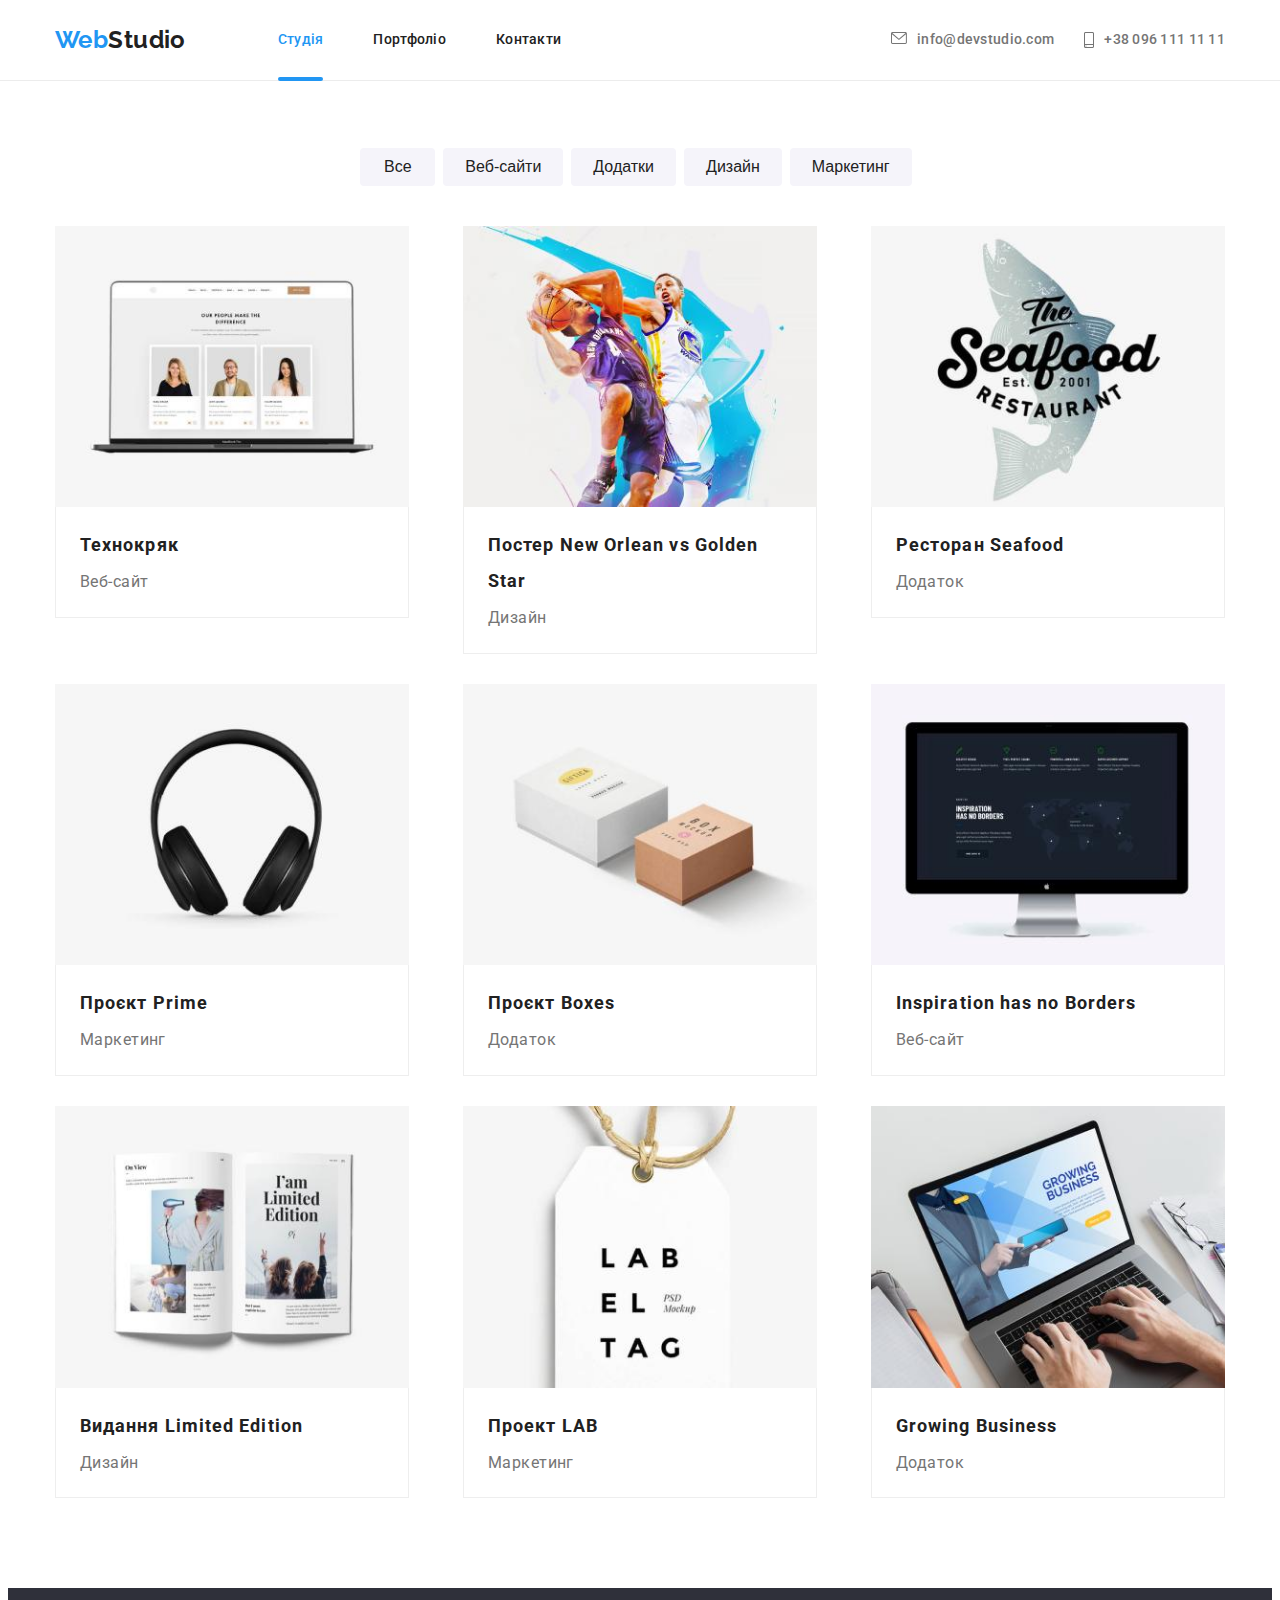
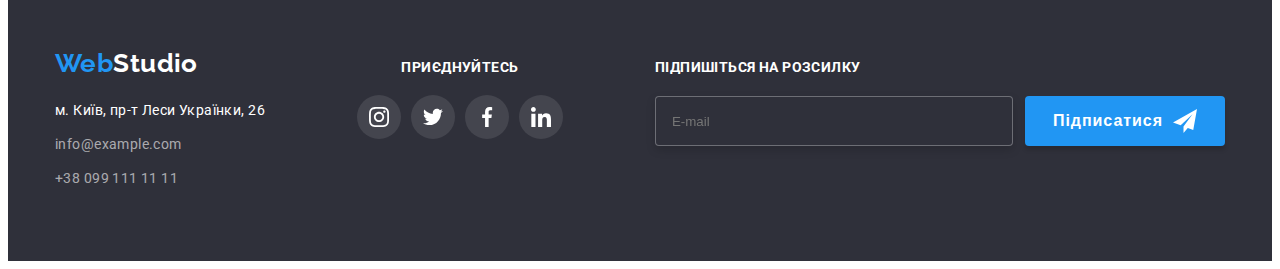
==== commit cf7e1096: "commit" ====
--- a/portfolio.html
+++ b/portfolio.html
@@ -27,12 +27,25 @@
           <a href="./index.html" class="header__logo link">
             <span class="header__logo__firstp">Web</span>Studio
           </a>
+          <button type="button" class="header__menu__btn js-open-menu">
+            <svg
+              class="header__menu__btn__icon"
+              aria-label="перемикач мобільного меню"
+              width="40"
+              height="40"
+            >
+              <use
+                href="./images/icons/symbol-defs.svg#icon-menu"
+                class="menu__btn__icon__open"
+              ></use>
+            </svg>
+          </button>
           <ul class="header__list list">
             <li class="header__item">
-              <a href="./index.html" class="header__link link">Студія</a>
+              <a href="./index.html" class="header__link link active_page">Студія</a>
             </li>
             <li class="header__item">
-              <a href="./portfolio.html" class="header__link link active_page">Портфоліо</a>
+              <a href="./portfolio.html" class="header__link link">Портфоліо</a>
             </li>
             <li class="header__item">
               <a href="#" class="header__link link">Контакти</a>
@@ -57,6 +70,55 @@
             >
           </li>
         </ul>
+      </div>
+      <div class="header__mobile__menu js-menu-container" id="mobile-menu">
+        <button class="header__menu__btn js-close-menu">
+          <svg class="header__menu__btn__icon" width="40" height="40">
+            <use
+              href="./images/icons/symbol-defs.svg#icon-close"
+              class="menu__btn__icon__close"
+            ></use>
+          </svg>
+        </button>
+        <div class="mobile__menu__wrapper">
+          <ul class="mobile__menu__nav list">
+            <li class="mobile__menu__nav__item">
+              <a href="./index.html" class="mobile__menu__nav__link link">Студія</a>
+            </li>
+            <li class="mobile__menu__nav__item">
+              <a href="./portfolio.html" class="mobile__menu__nav__link link">Портфоліо</a>
+            </li>
+            <li class="mobile__menu__nav__item">
+              <a href="#" class="mobile__menu__nav__link link">Контакти</a>
+            </li>
+          </ul>
+          <div class="mobile__menu__contact__wrapper">
+            <ul class="mobile__menu__contact__list list">
+              <li class="mobile__menu__contact__list__item">
+                <a href="tel:+380961111111" class="contact__tel__link link">+38 096 111 11 11</a>
+              </li>
+              <li class="mobile__menu__contact__list__item">
+                <a href="mailto:info@devstudio.com" class="contact__mail__link link">
+                  info@devstudio.com</a
+                >
+              </li>
+            </ul>
+            <ul class="mobile__menu__soc__list list">
+              <li class="mobile__menu__soc__list__item">
+                <a href="#" class="soc__link link">Instagram</a>
+              </li>
+              <li class="mobile__menu__soc__list__item">
+                <a href="#" class="soc__link link">Twitter</a>
+              </li>
+              <li class="mobile__menu__soc__list__item">
+                <a href="#" class="soc__link link">Facebook</a>
+              </li>
+              <li class="mobile__menu__soc__list__item">
+                <a href="#" class="soc__link link">LinkedIn</a>
+              </li>
+            </ul>
+          </div>
+        </div>
       </div>
     </header>
     <main>
@@ -383,5 +445,6 @@
         </div>
       </div>
     </footer>
+    <script src="./js/mobile-menu.js"></script>
   </body>
 </html>
--- a/css/main.min.css
+++ b/css/main.min.css
@@ -1 +1 @@
-html{-webkit-box-sizing:border-box;box-sizing:border-box}*,*::after,*::before{-webkit-box-sizing:border-box;box-sizing:border-box}h1,h2,h3,h4,ul,p,b,input,textarea{margin-bottom:0;margin-top:0;padding:0}:root{--primary-background-color: #FFFFFF;--second-primary-background: #2F303A;--background-section-color: #F5F4FA;--background-color: #757575;--accent-color: #2196F3;--primary-text-white: #FFFFFF;--primary-text-black: #212121;--second-text-gray: #757575;--second-text-gray-alfa-chenel: rgba(255, 255, 255, 0.6);--border-color: #EEEEEE;--border-bottom-color-header: #ECECEC;--background-button-hover: #188CE8;--features-title-background-before: #F5F4FA;--clients-link-color: #AFB1B8;--team-link-color: #AFB1B8;--background-soc-link-footer: rgba(255, 255, 255, 0.1);--background-gallery-item-hover: rgba(33, 150, 243, 0.9);--background-backdrop: rgba(0, 0, 0, 0.2);--background-modal-window: #FFFFFF;--background-case_bloc_title: rgba(47, 48, 58, 0.8)}body{font-size:14px;font-family:"Roboto",sans-serif;line-height:1.14;letter-spacing:.03em;color:var(--second-text-gray);background-color:var(--primary-background-color);padding-top:60px}img{width:100%;max-width:100%;height:auto}.link{text-decoration:none}.list{list-style-type:none}@media screen and (min-width: 768px){body{padding-top:80px}}@media screen and (min-width: 1200px){body{padding-top:80px}}.hidden_title{position:absolute;white-space:nowrap;width:1px;height:1px;overflow:hidden;border:0;padding:0;clip:rect(0 0 0 0);-webkit-clip-path:inset(50%);clip-path:inset(50%);margin:-1px}.container{padding-left:15px;padding-right:15px;margin:0 auto;width:100%;max-width:100%}@media screen and (min-width: 480px){.container{width:480px}}@media screen and (min-width: 768px){.container{width:768px}}@media screen and (min-width: 1200px){.container{width:1200px}}.header{position:fixed;z-index:2;top:0;left:0;background-color:var(--primary-background-color);border-bottom:1px solid var(--border-bottom-color-header);width:100%}.header__nav{display:-webkit-box;display:-ms-flexbox;display:flex;-webkit-box-align:center;-ms-flex-align:center;align-items:center;padding-left:15px;padding-right:15px;padding:10px 15px}.header__logo{font-family:"Raleway",sans-serif;font-weight:700;font-size:24px;line-height:1.16;color:var(--primary-text-black);display:block}.header__logo__firstp{color:var(--accent-color)}.header__menu__btn{display:-webkit-inline-box;display:-ms-inline-flexbox;display:inline-flex;margin:0;padding:0;border:none;background-color:rgba(0,0,0,0);margin-left:auto;cursor:pointer}.header__mobile__menu{position:absolute;top:0;left:0;width:100vw;background-color:var(--primary-background-color)}.header__list,.header__contacts__list{display:none}.active_page{display:none}@media screen and (min-width: 768px){.active_page{color:var(--accent-color)}.active_page::after{position:absolute;content:"";width:100%;height:4px;left:0px;top:77px;background:var(--accent-color);border-radius:2px}}@media screen and (min-width: 1200px){.active_page{color:var(--accent-color)}.active_page::after{position:absolute;content:"";width:100%;height:4px;left:0px;top:77px;background:var(--accent-color);border-radius:2px}}.hero{background-color:var(--second-primary-background);width:100%;min-height:400px;padding-top:118px;margin-left:auto;margin-right:auto;background-image:-webkit-gradient(linear, left top, left bottom, from(rgba(47, 48, 58, 0.4)), to(rgba(47, 48, 58, 0.4))),url("../images/img-hero-mobile.jpg");background-image:linear-gradient(rgba(47, 48, 58, 0.4), rgba(47, 48, 58, 0.4)),url("../images/img-hero-mobile.jpg");background-position:center}.hero__title{font-weight:900;font-size:26px;line-height:1.61;text-align:center;letter-spacing:.06em;text-transform:uppercase;color:var(--primary-background-color);max-width:360px;margin-bottom:30px;margin-left:auto;margin-right:auto}.hero__button{min-width:200px;border-radius:4px;border:rgba(0,0,0,0);padding:10px 32px;-webkit-box-shadow:0px 4px 4px rgba(0,0,0,.15);box-shadow:0px 4px 4px rgba(0,0,0,.15);margin-left:auto;margin-right:auto;font-weight:700;font-size:16px;line-height:1.84;display:-webkit-box;display:-ms-flexbox;display:flex;-webkit-box-align:center;-ms-flex-align:center;align-items:center;text-align:center;letter-spacing:.06em;color:var(--primary-text-white);background-color:var(--accent-color);cursor:pointer;-webkit-transition:color 250ms cubic-bezier(0.4, 0, 0.2, 1),border-radius 250ms cubic-bezier(0.4, 0, 0.2, 1),-webkit-box-shadow 250ms cubic-bezier(0.4, 0, 0.2, 1);transition:color 250ms cubic-bezier(0.4, 0, 0.2, 1),border-radius 250ms cubic-bezier(0.4, 0, 0.2, 1),-webkit-box-shadow 250ms cubic-bezier(0.4, 0, 0.2, 1);transition:color 250ms cubic-bezier(0.4, 0, 0.2, 1),box-shadow 250ms cubic-bezier(0.4, 0, 0.2, 1),border-radius 250ms cubic-bezier(0.4, 0, 0.2, 1);transition:color 250ms cubic-bezier(0.4, 0, 0.2, 1),box-shadow 250ms cubic-bezier(0.4, 0, 0.2, 1),border-radius 250ms cubic-bezier(0.4, 0, 0.2, 1),-webkit-box-shadow 250ms cubic-bezier(0.4, 0, 0.2, 1)}.hero__button:hover,.hero__button:focus{background:var(--background-button-hover);-webkit-box-shadow:0px 4px 4px rgba(0,0,0,.15);box-shadow:0px 4px 4px rgba(0,0,0,.15);border-radius:4px}@media screen and (min-width: 480px){.hero{width:480px;background-repeat:no-repeat}}@media screen and (min-width: 768px){.hero{width:768px;background-image:-webkit-gradient(linear, left top, left bottom, from(rgba(47, 48, 58, 0.4)), to(rgba(47, 48, 58, 0.4))),url(../images/img-hero-tablet.jpg);background-image:linear-gradient(rgba(47, 48, 58, 0.4), rgba(47, 48, 58, 0.4)),url(../images/img-hero-tablet.jpg)}}@media screen and (min-width: 1200px){.hero{width:100%;height:600px;background-image:-webkit-gradient(linear, left top, left bottom, from(rgba(47, 48, 58, 0.4)), to(rgba(47, 48, 58, 0.4))),url(../images/img-hero-desk.jpg);background-image:linear-gradient(rgba(47, 48, 58, 0.4), rgba(47, 48, 58, 0.4)),url(../images/img-hero-desk.jpg);background-position:center;margin-left:auto;margin-right:auto}.hero__title{font-size:44px;line-height:1.36;max-width:696px;margin-left:auto;margin-right:auto}}@media screen and (min-width: 1600px){.hero{width:1600px;height:600px;background-image:-webkit-gradient(linear, left top, left bottom, from(rgba(47, 48, 58, 0.4)), to(rgba(47, 48, 58, 0.4))),url(../images/img-hero-desk.jpg);background-image:linear-gradient(rgba(47, 48, 58, 0.4), rgba(47, 48, 58, 0.4)),url(../images/img-hero-desk.jpg)}}.features__list{margin-left:auto;margin-right:auto;padding-top:30px;padding-bottom:30px}.features__list__item{display:-webkit-box;display:-ms-flexbox;display:flex;-webkit-box-orient:vertical;-webkit-box-direction:normal;-ms-flex-direction:column;flex-direction:column;margin-bottom:30px}.features__icon__svg{display:-webkit-box;display:-ms-flexbox;display:flex;height:120px;background:var(--features-title-background-before);border-radius:4px;-webkit-box-align:center;-ms-flex-align:center;align-items:center;-ms-flex-pack:distribute;justify-content:space-around;margin-bottom:30px}.features__title{display:inline-block;font-weight:700;font-size:14px;line-height:1.14;letter-spacing:.03em;text-transform:uppercase;color:var(--primary-text-black);margin-bottom:10px;margin-left:auto;margin-right:auto}.features__description{line-height:1.71}@media screen and (min-width: 768px){.features__list{display:-webkit-box;display:-ms-flexbox;display:flex;-ms-flex-wrap:wrap;flex-wrap:wrap;-webkit-box-pack:justify;-ms-flex-pack:justify;justify-content:space-between;padding-top:60px;padding-bottom:60px}.features__list__item{display:-webkit-box;display:-ms-flexbox;display:flex;-webkit-box-orient:vertical;-webkit-box-direction:normal;-ms-flex-direction:column;flex-direction:column;margin-bottom:60px;width:354px}.features__list .features__list__item:nth-child(n+3){margin-bottom:0}}@media screen and (min-width: 1200px){.features__list{display:-webkit-box;display:-ms-flexbox;display:flex;-ms-flex-wrap:nowrap;flex-wrap:nowrap;-webkit-box-pack:justify;-ms-flex-pack:justify;justify-content:space-between;padding-top:60px;padding-bottom:60px}.features__list__item{display:-webkit-box;display:-ms-flexbox;display:flex;-webkit-box-orient:vertical;-webkit-box-direction:normal;-ms-flex-direction:column;flex-direction:column;margin-bottom:0;width:270px}}.case{display:none}@media screen and (min-width: 1200px){.case{display:-webkit-box;display:-ms-flexbox;display:flex;padding-top:94px;padding-bottom:94px}.case__list{display:-webkit-box;display:-ms-flexbox;display:flex;-ms-flex-wrap:wrap;flex-wrap:wrap}.case__list__item{margin-right:30px}.case__list__item:nth-child(3n){margin-right:0}.case__title{font-weight:700;font-size:36px;line-height:1.16;text-align:center;color:var(--primary-text-black);margin-bottom:50px}.case__list__item__wrapper{display:block;position:relative}.case__position__bloc{position:absolute;bottom:3px;left:0;width:100%;min-height:70px;background:var(--background-case_bloc_title)}.case__position__bloc__title{position:absolute;top:50%;left:50%;-webkit-transform:translate(-50%, -50%);transform:translate(-50%, -50%);font-weight:700;line-height:1.14;text-transform:uppercase;color:var(--primary-text-white);white-space:nowrap}}.team_first_title{font-weight:700;font-size:28px;line-height:1.17;text-align:center;color:var(--primary-text-black);margin-bottom:30px}.team_list{display:-webkit-box;display:-ms-flexbox;display:flex;-ms-flex-wrap:wrap;flex-wrap:wrap}.team{background-color:var(--background-section-color)}.team_item{background-color:var(--primary-background-color);width:100%;-webkit-box-shadow:0px 1px 3px rgba(0,0,0,.12),0px 1px 1px rgba(0,0,0,.14),0px 2px 1px rgba(0,0,0,.2);box-shadow:0px 1px 3px rgba(0,0,0,.12),0px 1px 1px rgba(0,0,0,.14),0px 2px 1px rgba(0,0,0,.2);border-radius:0px 0px 4px 4px;margin-bottom:30px}.team .team_item:last-child{margin-bottom:60px}.team_text{padding:30px 32px 30px 32px}.team_title{font-weight:500;font-size:19px;line-height:1.18;text-align:center;color:var(--primary-text-black);margin-bottom:10px}.team_position{font-size:16px;line-height:1.18;text-align:center;margin-bottom:16px}.team_soc{display:-webkit-box;display:-ms-flexbox;display:flex;-webkit-box-pack:center;-ms-flex-pack:center;justify-content:center;gap:10px}.team_soc_link{display:-webkit-box;display:-ms-flexbox;display:flex;width:44px;height:44px;border-radius:50%;-webkit-box-align:center;-ms-flex-align:center;align-items:center;-webkit-box-pack:center;-ms-flex-pack:center;justify-content:center;color:var(--team-link-color);fill:currentColor;-webkit-transition:color 250ms cubic-bezier(0.4, 0, 0.2, 1),background-color 250ms cubic-bezier(0.4, 0, 0.2, 1);transition:color 250ms cubic-bezier(0.4, 0, 0.2, 1),background-color 250ms cubic-bezier(0.4, 0, 0.2, 1)}.team_soc_link:hover,.team_soc_link:focus{background-color:var(--accent-color);color:var(--primary-text-white)}@media screen and (min-width: 768px){.team{padding-top:60px;padding-bottom:60px}.team_list{display:-webkit-box;display:-ms-flexbox;display:flex;-ms-flex-wrap:wrap;flex-wrap:wrap;-ms-flex-pack:distribute;justify-content:space-around}.team_list .team_item{width:354px}.team_list .team_item:nth-child(n+3){margin-bottom:0}}@media screen and (min-width: 1200px){.team{padding-top:94px;padding-bottom:94px}.team_first_title{font-size:33px;line-height:1.16;margin-bottom:50px}.team_list{display:-webkit-box;display:-ms-flexbox;display:flex;-ms-flex-wrap:nowrap;flex-wrap:nowrap;-ms-flex-pack:distribute;justify-content:space-around}.team_list .team_item{width:270px;margin-bottom:0}}.clients{padding-top:60px;padding-bottom:60px}.clients_title{font-weight:700;font-size:28px;line-height:1.17;text-align:center;color:#212121;margin-bottom:30px}.clients_list{margin-left:-15px;margin-right:-15px;display:-webkit-box;display:-ms-flexbox;display:flex;-ms-flex-wrap:wrap;flex-wrap:wrap;-webkit-box-pack:center;-ms-flex-pack:center;justify-content:center}.clients_item{margin-bottom:30px;margin-left:15px;margin-right:15px}.clients_item:last-child{margin-bottom:0}.clients_link{display:-webkit-box;display:-ms-flexbox;display:flex;width:210px;height:92px;border:1px solid var(--clients-link-color);border-radius:4px;-webkit-box-align:center;-ms-flex-align:center;align-items:center;-ms-flex-pack:distribute;justify-content:space-around;color:var(--team-link-color);fill:currentColor;-webkit-transition:color 250ms cubic-bezier(0.4, 0, 0.2, 1),border 250ms cubic-bezier(0.4, 0, 0.2, 1);transition:color 250ms cubic-bezier(0.4, 0, 0.2, 1),border 250ms cubic-bezier(0.4, 0, 0.2, 1)}.clients_link:hover,.clients_link:focus{border:1px solid var(--accent-color);color:var(--accent-color)}@media screen and (min-width: 480px){.clients_item:nth-child(n+5){margin-bottom:0}.clients_list{-ms-flex-pack:distribute;justify-content:space-around}}@media screen and (min-width: 768px){.clients_item:nth-child(n+4){margin-bottom:0}.clients_link{width:226px}}@media screen and (min-width: 1200px){.clients_item{margin-bottom:0}.clients_link{width:170px}}.footer{background-color:var(--second-primary-background);padding:60px 0}.address_section{text-align:center;margin-bottom:60px}.footer_logo{display:block;font-family:"Raleway",sans-serif;font-weight:700;font-size:26px;line-height:1.19;color:var(--primary-text-white);margin-bottom:20px}.footer_logo_firstp{color:var(--accent-color)}.address_map{font-style:normal;line-height:1.71;color:var(--primary-text-white);-webkit-transition:color 250ms cubic-bezier(0.4, 0, 0.2, 1);transition:color 250ms cubic-bezier(0.4, 0, 0.2, 1)}.address_link{font-style:normal;line-height:1.71;color:var(--second-text-gray-alfa-chenel);-webkit-transition:color 250ms cubic-bezier(0.4, 0, 0.2, 1);transition:color 250ms cubic-bezier(0.4, 0, 0.2, 1)}.address_item{margin-bottom:10px}.address_map:hover,.address_map:focus,.address_link:hover,.address_link:focus{color:var(--accent-color)}.footer_title_soc{font-weight:700;line-height:16px;text-transform:uppercase;color:var(--primary-text-white);margin-bottom:20px;text-align:center}.footer_list_soc{display:-webkit-box;display:-ms-flexbox;display:flex;gap:10px;margin-bottom:60px;-webkit-box-pack:center;-ms-flex-pack:center;justify-content:center}.footer_soc_link{display:-webkit-box;display:-ms-flexbox;display:flex;width:44px;height:44px;background:var(--background-soc-link-footer);border-radius:50%;-webkit-box-align:center;-ms-flex-align:center;align-items:center;-ms-flex-pack:distribute;justify-content:space-around;color:var(--primary-background-color);fill:currentColor;-webkit-transition:background-color 250ms cubic-bezier(0.4, 0, 0.2, 1);transition:background-color 250ms cubic-bezier(0.4, 0, 0.2, 1)}.footer_soc_link:hover,.footer_soc_link:focus{background-color:var(--accent-color)}.bloc_form_subscription{text-align:center}.title_subscription{font-weight:700;font-size:14px;line-height:1.14;letter-spacing:.03em;text-transform:uppercase;color:var(--primary-text-white);margin-bottom:20px}.email_subscription{width:100%;padding:15px 16px;border:1px solid rgba(255,255,255,.3);-webkit-filter:drop-shadow(0px 4px 4px rgba(0, 0, 0, 0.15));filter:drop-shadow(0px 4px 4px rgba(0, 0, 0, 0.15));border-radius:4px;background-color:var(--second-primary-background);margin-bottom:20px}.buttom_subscription{padding:10px 28px;min-height:50px;background:var(--accent-color);-webkit-box-shadow:0px 4px 4px rgba(0,0,0,.15);box-shadow:0px 4px 4px rgba(0,0,0,.15);border-radius:4px;border:rgba(0,0,0,0);font-weight:700;font-size:16px;line-height:.53;display:-webkit-box;display:-ms-flexbox;display:flex;-webkit-box-align:center;-ms-flex-align:center;align-items:center;text-align:center;letter-spacing:.06em;cursor:pointer;color:var(--primary-text-white);-webkit-transition:color 250ms cubic-bezier(0.4, 0, 0.2, 1),border-radius 250ms cubic-bezier(0.4, 0, 0.2, 1),-webkit-box-shadow 250ms cubic-bezier(0.4, 0, 0.2, 1);transition:color 250ms cubic-bezier(0.4, 0, 0.2, 1),border-radius 250ms cubic-bezier(0.4, 0, 0.2, 1),-webkit-box-shadow 250ms cubic-bezier(0.4, 0, 0.2, 1);transition:color 250ms cubic-bezier(0.4, 0, 0.2, 1),box-shadow 250ms cubic-bezier(0.4, 0, 0.2, 1),border-radius 250ms cubic-bezier(0.4, 0, 0.2, 1);transition:color 250ms cubic-bezier(0.4, 0, 0.2, 1),box-shadow 250ms cubic-bezier(0.4, 0, 0.2, 1),border-radius 250ms cubic-bezier(0.4, 0, 0.2, 1),-webkit-box-shadow 250ms cubic-bezier(0.4, 0, 0.2, 1);margin-left:auto;margin-right:auto}.buttom_subscription:hover,.buttom_subscription:focus{background:var(--background-button-hover);-webkit-box-shadow:0px 4px 4px rgba(0,0,0,.15);box-shadow:0px 4px 4px rgba(0,0,0,.15);border-radius:4px}.icon_form_button{fill:var(--primary-text-white);margin-left:10px}@media screen and (min-width: 768px){.address_wrapper{display:-webkit-box;display:-ms-flexbox;display:flex;-webkit-box-align:baseline;-ms-flex-align:baseline;align-items:baseline;padding-left:61px;padding-right:74px;-webkit-box-pack:justify;-ms-flex-pack:justify;justify-content:space-between;margin-bottom:60px}.address_section{display:block;width:232px;-webkit-box-orient:horizontal;-webkit-box-direction:normal;-ms-flex-direction:row;flex-direction:row;margin-bottom:0}.address_soc_link{display:-webkit-box;display:-ms-flexbox;display:flex;-webkit-box-orient:vertical;-webkit-box-direction:normal;-ms-flex-direction:column;flex-direction:column;width:206px}.footer_list_soc{margin-bottom:0}.email_subscription{width:450px}}@media screen and (min-width: 1200px){.container_footer{display:-webkit-box;display:-ms-flexbox;display:flex;-webkit-box-orient:horizontal;-webkit-box-direction:normal;-ms-flex-direction:row;flex-direction:row;-webkit-box-pack:justify;-ms-flex-pack:justify;justify-content:space-between;-webkit-box-align:baseline;-ms-flex-align:baseline;align-items:baseline}.address_wrapper{padding:0;margin-bottom:0;-webkit-box-pack:left;-ms-flex-pack:left;justify-content:left}.address_section{margin-right:70px;text-align:start}.bloc_form_subscription{text-align:start}.buttom_subscription{margin-left:0;margin-right:0}.form_subscription{display:-webkit-box;display:-ms-flexbox;display:flex}.email_subscription{margin-bottom:0;width:358px;margin-right:12px}}.filter_list{margin-bottom:50px;display:-webkit-box;display:-ms-flexbox;display:flex;-webkit-box-pack:center;-ms-flex-pack:center;justify-content:center}.filter_list .filter_item{margin-right:8px}.filter_list:last-child{margin-right:0}.filter_button{font-weight:500;font-size:16px;line-height:1.62;text-align:center;color:var(--primary-text-black);background-color:var(--background-section-color);border-radius:4px;border:var(--accent-color);padding:6px 22px;min-width:75px;-webkit-transition:color 250ms cubic-bezier(0.4, 0, 0.2, 1),cursor 250ms cubic-bezier(0.4, 0, 0.2, 1),background-color 250ms cubic-bezier(0.4, 0, 0.2, 1),-webkit-box-shadow 250ms cubic-bezier(0.4, 0, 0.2, 1);transition:color 250ms cubic-bezier(0.4, 0, 0.2, 1),cursor 250ms cubic-bezier(0.4, 0, 0.2, 1),background-color 250ms cubic-bezier(0.4, 0, 0.2, 1),-webkit-box-shadow 250ms cubic-bezier(0.4, 0, 0.2, 1);transition:box-shadow 250ms cubic-bezier(0.4, 0, 0.2, 1),color 250ms cubic-bezier(0.4, 0, 0.2, 1),cursor 250ms cubic-bezier(0.4, 0, 0.2, 1),background-color 250ms cubic-bezier(0.4, 0, 0.2, 1);transition:box-shadow 250ms cubic-bezier(0.4, 0, 0.2, 1),color 250ms cubic-bezier(0.4, 0, 0.2, 1),cursor 250ms cubic-bezier(0.4, 0, 0.2, 1),background-color 250ms cubic-bezier(0.4, 0, 0.2, 1),-webkit-box-shadow 250ms cubic-bezier(0.4, 0, 0.2, 1)}.filter_button:hover,.filter_button:focus,.filter_button:active{-webkit-box-shadow:0px 3px 1px rgba(0,0,0,.1),0px 1px 2px rgba(0,0,0,.08),0px 2px 2px rgba(0,0,0,.12);box-shadow:0px 3px 1px rgba(0,0,0,.1),0px 1px 2px rgba(0,0,0,.08),0px 2px 2px rgba(0,0,0,.12);color:var(--primary-text-white);background-color:var(--accent-color);cursor:pointer}/*# sourceMappingURL=main.min.css.map */+html{-webkit-box-sizing:border-box;box-sizing:border-box}*,*::after,*::before{-webkit-box-sizing:border-box;box-sizing:border-box}h1,h2,h3,h4,ul,p,b,input,textarea{margin-bottom:0;margin-top:0;padding:0}:root{--primary-background-color: #FFFFFF;--second-primary-background: #2F303A;--background-section-color: #F5F4FA;--background-color: #757575;--accent-color: #2196F3;--primary-text-white: #FFFFFF;--primary-text-black: #212121;--second-text-gray: #757575;--second-text-gray-alfa-chenel: rgba(255, 255, 255, 0.6);--border-color: #EEEEEE;--border-bottom-color-header: #ECECEC;--background-button-hover: #188CE8;--features-title-background-before: #F5F4FA;--clients-link-color: #AFB1B8;--team-link-color: #AFB1B8;--background-soc-link-footer: rgba(255, 255, 255, 0.1);--background-gallery-item-hover: rgba(33, 150, 243, 0.9);--background-backdrop: rgba(0, 0, 0, 0.2);--background-modal-window: #FFFFFF;--background-case_bloc_title: rgba(47, 48, 58, 0.8)}body{font-size:14px;font-family:"Roboto",sans-serif;line-height:1.14;letter-spacing:.03em;color:var(--second-text-gray);background-color:var(--primary-background-color);padding-top:60px}img{width:100%;max-width:100%;height:auto}.link{text-decoration:none}.list{list-style-type:none}@media screen and (min-width: 768px){body{padding-top:80.67px}}@media screen and (min-width: 1200px){body{padding-top:80px}}.hidden_title{position:absolute;white-space:nowrap;width:1px;height:1px;overflow:hidden;border:0;padding:0;clip:rect(0 0 0 0);-webkit-clip-path:inset(50%);clip-path:inset(50%);margin:-1px}.container{padding-left:15px;padding-right:15px;margin:0 auto;width:100%;max-width:100%}@media screen and (min-width: 480px){.container{width:480px}}@media screen and (min-width: 768px){.container{width:768px}}@media screen and (min-width: 1200px){.container{width:1200px}}.header{position:fixed;z-index:2;top:0;left:0;background-color:var(--primary-background-color);border-bottom:1px solid var(--border-bottom-color-header);width:100%;padding:10px 15px}.header__nav{display:-webkit-box;display:-ms-flexbox;display:flex;-webkit-box-align:center;-ms-flex-align:center;align-items:center}.header__logo{font-family:"Raleway",sans-serif;font-weight:700;font-size:24px;line-height:1.16;color:var(--primary-text-black);display:block}.header__logo__firstp{color:var(--accent-color)}.header__list,.header__contacts__list{display:none}@media screen and (min-width: 768px){.header{padding:20px 0}.header__container__nav{display:-webkit-box;display:-ms-flexbox;display:flex;-webkit-box-align:center;-ms-flex-align:center;align-items:center}.header__nav .header__logo{margin-right:87px}.header__list{display:-webkit-box;display:-ms-flexbox;display:flex}.header__item{position:relative;margin-right:50px}.header__item:last-child{margin-right:0}.header__link{font-weight:500;line-height:1.14;letter-spacing:.02em;color:var(--primary-text-black);display:block;-webkit-transition:color 250ms cubic-bezier(0.4, 0, 0.2, 1);transition:color 250ms cubic-bezier(0.4, 0, 0.2, 1)}.header__link:hover,.header__link:focus{color:var(--accent-color)}.header__contacts__list{display:-webkit-box;display:-ms-flexbox;display:flex;-webkit-box-orient:vertical;-webkit-box-direction:normal;-ms-flex-direction:column;flex-direction:column;margin-left:auto}.header__contacts__list .header__contacts__item{margin-bottom:10px}.header__contacts__list .header__contacts__item:last-child{margin-bottom:0}.header__contacts__link{font-weight:500;font-size:12px;line-height:1.14;letter-spacing:.02em;color:var(--second-text-gray);display:-webkit-box;display:-ms-flexbox;display:flex;fill:currentColor;-webkit-transition:color 250ms cubic-bezier(0.4, 0, 0.2, 1);transition:color 250ms cubic-bezier(0.4, 0, 0.2, 1)}.header__contacts__link:hover,.header__contacts__link:focus{color:var(--accent-color)}.header__contacts__icon{display:-webkit-box;display:-ms-flexbox;display:flex;margin-right:10px}.smartphone{width:10px;height:16px}.envelope{width:16px;height:12px}}@media screen and (min-width: 1200px){.header{padding:26px 0}.header__nav .header__logo{margin-right:92px}.header__contacts__list{-webkit-box-orient:horizontal;-webkit-box-direction:normal;-ms-flex-direction:row;flex-direction:row}.header__contacts__list .header__contacts__item{text-align:center;margin-bottom:0;margin-right:30px}.header__contacts__list .header__contacts__item:last-child{margin-right:0}.header__contacts__link{font-size:14px}}.header__menu__btn{display:-webkit-box;display:-ms-flexbox;display:flex;margin:0;padding:0;border:none;background-color:rgba(0,0,0,0);margin-left:auto;cursor:pointer;fill:currentColor;-webkit-transition:color 250ms cubic-bezier(0.4, 0, 0.2, 1);transition:color 250ms cubic-bezier(0.4, 0, 0.2, 1)}.header__menu__btn:hover{color:var(--accent-color)}.header__mobile__menu{position:absolute;top:0;right:0;width:100vw;height:100vh;background-color:var(--primary-background-color);padding:10px 15px 48px 40px;-webkit-transform:translateX(101%);transform:translateX(101%);-webkit-transition:-webkit-transform 250ms cubic-bezier(0.4, 0, 0.2, 1);transition:-webkit-transform 250ms cubic-bezier(0.4, 0, 0.2, 1);transition:transform 250ms cubic-bezier(0.4, 0, 0.2, 1);transition:transform 250ms cubic-bezier(0.4, 0, 0.2, 1), -webkit-transform 250ms cubic-bezier(0.4, 0, 0.2, 1)}.header__mobile__menu.is-open{display:block;-webkit-transform:translateX(0);transform:translateX(0)}.mobile__menu__wrapper{display:-webkit-box;display:-ms-flexbox;display:flex;height:100%;-webkit-box-orient:vertical;-webkit-box-direction:normal;-ms-flex-direction:column;flex-direction:column;-webkit-box-pack:justify;-ms-flex-pack:justify;justify-content:space-between}.mobile__menu__nav__item{margin-bottom:32px}.mobile__menu__nav__item:last-child{margin-bottom:0}.mobile__menu__nav__link{font-weight:500;font-size:40px;line-height:1.17;letter-spacing:.02em;color:var(--primary-text-black);-webkit-transition:color 250ms cubic-bezier(0.4, 0, 0.2, 1);transition:color 250ms cubic-bezier(0.4, 0, 0.2, 1)}.mobile__menu__nav__link:hover,.mobile__menu__nav__link:focus{color:var(--accent-color)}.mobile__menu__contact__list__item{margin-bottom:32px}.mobile__menu__contact__list__item:last-child{margin-bottom:64px}.mobile__menu__contact__list__item .contact__tel__link{font-weight:500;font-size:34px;line-height:1.17;letter-spacing:.02em;color:var(--accent-color)}.mobile__menu__contact__list__item .contact__mail__link{font-weight:500;font-size:24px;line-height:28px;letter-spacing:.02em;color:var(--second-text-gray)}.mobile__menu__soc__list{display:-webkit-box;display:-ms-flexbox;display:flex;-webkit-box-orient:horizontal;-webkit-box-direction:normal;-ms-flex-direction:row;flex-direction:row;-ms-flex-wrap:wrap;flex-wrap:wrap;margin-bottom:48px}.mobile__menu__soc__list__item{margin-right:10px;border-right:solid 1px rgba(33,33,33,.2);padding-right:10px}.mobile__menu__soc__list__item:last-child{margin-right:0;border-right:solid 0px rgba(33,33,33,.2);padding-right:0}.mobile__menu__soc__list__item .soc__link{font-weight:500;font-size:18px;line-height:1.22;letter-spacing:.02em;color:var(--accent-color)}@media screen and (min-width: 768px){.header__menu__btn,.header__mobile__menu{display:none}}.active_page{display:none}@media screen and (min-width: 768px){.active_page{display:block;color:var(--accent-color)}.active_page::after{position:absolute;content:"";width:100%;height:4px;left:0px;top:45px;background:var(--accent-color);border-radius:2px}}@media screen and (min-width: 1200px){.active_page{display:block;color:var(--accent-color)}.active_page::after{position:absolute;content:"";width:100%;height:4px;left:0px;top:45px;background:var(--accent-color);border-radius:2px}}.hero{background-color:var(--second-primary-background);width:100%;min-height:400px;padding-top:118px;margin-left:auto;margin-right:auto;background-image:-webkit-gradient(linear, left top, left bottom, from(rgba(47, 48, 58, 0.4)), to(rgba(47, 48, 58, 0.4))),url("../images/img-hero-mobile.jpg");background-image:linear-gradient(rgba(47, 48, 58, 0.4), rgba(47, 48, 58, 0.4)),url("../images/img-hero-mobile.jpg");background-position:center}.hero__title{font-weight:900;font-size:26px;line-height:1.61;text-align:center;letter-spacing:.06em;text-transform:uppercase;color:var(--primary-background-color);max-width:360px;margin-bottom:30px;margin-left:auto;margin-right:auto}.hero__button{min-width:200px;border-radius:4px;border:rgba(0,0,0,0);padding:10px 32px;-webkit-box-shadow:0px 4px 4px rgba(0,0,0,.15);box-shadow:0px 4px 4px rgba(0,0,0,.15);margin-left:auto;margin-right:auto;font-weight:700;font-size:16px;line-height:1.84;display:-webkit-box;display:-ms-flexbox;display:flex;-webkit-box-align:center;-ms-flex-align:center;align-items:center;text-align:center;letter-spacing:.06em;color:var(--primary-text-white);background-color:var(--accent-color);cursor:pointer;-webkit-transition:color 250ms cubic-bezier(0.4, 0, 0.2, 1),border-radius 250ms cubic-bezier(0.4, 0, 0.2, 1),-webkit-box-shadow 250ms cubic-bezier(0.4, 0, 0.2, 1);transition:color 250ms cubic-bezier(0.4, 0, 0.2, 1),border-radius 250ms cubic-bezier(0.4, 0, 0.2, 1),-webkit-box-shadow 250ms cubic-bezier(0.4, 0, 0.2, 1);transition:color 250ms cubic-bezier(0.4, 0, 0.2, 1),box-shadow 250ms cubic-bezier(0.4, 0, 0.2, 1),border-radius 250ms cubic-bezier(0.4, 0, 0.2, 1);transition:color 250ms cubic-bezier(0.4, 0, 0.2, 1),box-shadow 250ms cubic-bezier(0.4, 0, 0.2, 1),border-radius 250ms cubic-bezier(0.4, 0, 0.2, 1),-webkit-box-shadow 250ms cubic-bezier(0.4, 0, 0.2, 1)}.hero__button:hover,.hero__button:focus{background:var(--background-button-hover);-webkit-box-shadow:0px 4px 4px rgba(0,0,0,.15);box-shadow:0px 4px 4px rgba(0,0,0,.15);border-radius:4px}@media screen and (min-width: 480px){.hero{width:480px;background-repeat:no-repeat}}@media screen and (min-width: 768px){.hero{width:768px;background-image:-webkit-gradient(linear, left top, left bottom, from(rgba(47, 48, 58, 0.4)), to(rgba(47, 48, 58, 0.4))),url(../images/img-hero-tablet.jpg);background-image:linear-gradient(rgba(47, 48, 58, 0.4), rgba(47, 48, 58, 0.4)),url(../images/img-hero-tablet.jpg)}}@media screen and (min-width: 1200px){.hero{width:100%;height:600px;background-image:-webkit-gradient(linear, left top, left bottom, from(rgba(47, 48, 58, 0.4)), to(rgba(47, 48, 58, 0.4))),url(../images/img-hero-desk.jpg);background-image:linear-gradient(rgba(47, 48, 58, 0.4), rgba(47, 48, 58, 0.4)),url(../images/img-hero-desk.jpg);background-position:center;margin-left:auto;margin-right:auto}.hero__title{font-size:44px;line-height:1.36;max-width:696px;margin-left:auto;margin-right:auto}}@media screen and (min-width: 1600px){.hero{width:1600px;height:600px;background-image:-webkit-gradient(linear, left top, left bottom, from(rgba(47, 48, 58, 0.4)), to(rgba(47, 48, 58, 0.4))),url(../images/img-hero-desk.jpg);background-image:linear-gradient(rgba(47, 48, 58, 0.4), rgba(47, 48, 58, 0.4)),url(../images/img-hero-desk.jpg)}}.features__list{margin-left:auto;margin-right:auto;padding-top:30px;padding-bottom:30px}.features__list__item{display:-webkit-box;display:-ms-flexbox;display:flex;-webkit-box-orient:vertical;-webkit-box-direction:normal;-ms-flex-direction:column;flex-direction:column;margin-bottom:30px}.features__icon__svg{display:-webkit-box;display:-ms-flexbox;display:flex;height:120px;background:var(--features-title-background-before);border-radius:4px;-webkit-box-align:center;-ms-flex-align:center;align-items:center;-ms-flex-pack:distribute;justify-content:space-around;margin-bottom:30px}.features__title{display:inline-block;font-weight:700;font-size:14px;line-height:1.14;letter-spacing:.03em;text-transform:uppercase;color:var(--primary-text-black);margin-bottom:10px;margin-left:auto;margin-right:auto}.features__description{line-height:1.71}@media screen and (min-width: 768px){.features__list{display:-webkit-box;display:-ms-flexbox;display:flex;-ms-flex-wrap:wrap;flex-wrap:wrap;-webkit-box-pack:justify;-ms-flex-pack:justify;justify-content:space-between;padding-top:60px;padding-bottom:60px}.features__list__item{display:-webkit-box;display:-ms-flexbox;display:flex;-webkit-box-orient:vertical;-webkit-box-direction:normal;-ms-flex-direction:column;flex-direction:column;margin-bottom:60px;width:354px}.features__list .features__list__item:nth-child(n+3){margin-bottom:0}}@media screen and (min-width: 1200px){.features__list{display:-webkit-box;display:-ms-flexbox;display:flex;-ms-flex-wrap:nowrap;flex-wrap:nowrap;-webkit-box-pack:justify;-ms-flex-pack:justify;justify-content:space-between;padding-top:60px;padding-bottom:60px}.features__list__item{display:-webkit-box;display:-ms-flexbox;display:flex;-webkit-box-orient:vertical;-webkit-box-direction:normal;-ms-flex-direction:column;flex-direction:column;margin-bottom:0;width:270px}}.case{display:none}@media screen and (min-width: 1200px){.case{display:-webkit-box;display:-ms-flexbox;display:flex;padding-top:94px;padding-bottom:94px}.case__list{display:-webkit-box;display:-ms-flexbox;display:flex;-ms-flex-wrap:wrap;flex-wrap:wrap}.case__list__item{margin-right:30px}.case__list__item:nth-child(3n){margin-right:0}.case__title{font-weight:700;font-size:36px;line-height:1.16;text-align:center;color:var(--primary-text-black);margin-bottom:50px}.case__list__item__wrapper{display:block;position:relative}.case__position__bloc{position:absolute;bottom:3px;left:0;width:100%;min-height:70px;background:var(--background-case_bloc_title)}.case__position__bloc__title{position:absolute;top:50%;left:50%;-webkit-transform:translate(-50%, -50%);transform:translate(-50%, -50%);font-weight:700;line-height:1.14;text-transform:uppercase;color:var(--primary-text-white);white-space:nowrap}}.team_first_title{font-weight:700;font-size:28px;line-height:1.17;text-align:center;color:var(--primary-text-black);margin-bottom:30px}.team_list{display:-webkit-box;display:-ms-flexbox;display:flex;-ms-flex-wrap:wrap;flex-wrap:wrap}.team{background-color:var(--background-section-color)}.team_item{background-color:var(--primary-background-color);width:100%;-webkit-box-shadow:0px 1px 3px rgba(0,0,0,.12),0px 1px 1px rgba(0,0,0,.14),0px 2px 1px rgba(0,0,0,.2);box-shadow:0px 1px 3px rgba(0,0,0,.12),0px 1px 1px rgba(0,0,0,.14),0px 2px 1px rgba(0,0,0,.2);border-radius:0px 0px 4px 4px;margin-bottom:30px}.team .team_item:last-child{margin-bottom:60px}.team_text{padding:30px 32px 30px 32px}.team_title{font-weight:500;font-size:19px;line-height:1.18;text-align:center;color:var(--primary-text-black);margin-bottom:10px}.team_position{font-size:16px;line-height:1.18;text-align:center;margin-bottom:16px}.team_soc{display:-webkit-box;display:-ms-flexbox;display:flex;-webkit-box-pack:center;-ms-flex-pack:center;justify-content:center;gap:10px}.team_soc_link{display:-webkit-box;display:-ms-flexbox;display:flex;width:44px;height:44px;border-radius:50%;-webkit-box-align:center;-ms-flex-align:center;align-items:center;-webkit-box-pack:center;-ms-flex-pack:center;justify-content:center;color:var(--team-link-color);fill:currentColor;-webkit-transition:color 250ms cubic-bezier(0.4, 0, 0.2, 1),background-color 250ms cubic-bezier(0.4, 0, 0.2, 1);transition:color 250ms cubic-bezier(0.4, 0, 0.2, 1),background-color 250ms cubic-bezier(0.4, 0, 0.2, 1)}.team_soc_link:hover,.team_soc_link:focus{background-color:var(--accent-color);color:var(--primary-text-white)}@media screen and (min-width: 768px){.team{padding-top:60px;padding-bottom:60px}.team_list{display:-webkit-box;display:-ms-flexbox;display:flex;-ms-flex-wrap:wrap;flex-wrap:wrap;-ms-flex-pack:distribute;justify-content:space-around}.team_list .team_item{width:354px}.team_list .team_item:nth-child(n+3){margin-bottom:0}}@media screen and (min-width: 1200px){.team{padding-top:94px;padding-bottom:94px}.team_first_title{font-size:33px;line-height:1.16;margin-bottom:50px}.team_list{display:-webkit-box;display:-ms-flexbox;display:flex;-ms-flex-wrap:nowrap;flex-wrap:nowrap;-ms-flex-pack:distribute;justify-content:space-around}.team_list .team_item{width:270px;margin-bottom:0}}.clients{padding-top:60px;padding-bottom:60px}.clients_title{font-weight:700;font-size:28px;line-height:1.17;text-align:center;color:#212121;margin-bottom:30px}.clients_list{margin-left:-15px;margin-right:-15px;display:-webkit-box;display:-ms-flexbox;display:flex;-ms-flex-wrap:wrap;flex-wrap:wrap;-webkit-box-pack:center;-ms-flex-pack:center;justify-content:center}.clients_item{margin-bottom:30px;margin-left:15px;margin-right:15px}.clients_item:last-child{margin-bottom:0}.clients_link{display:-webkit-box;display:-ms-flexbox;display:flex;width:210px;height:92px;border:1px solid var(--clients-link-color);border-radius:4px;-webkit-box-align:center;-ms-flex-align:center;align-items:center;-ms-flex-pack:distribute;justify-content:space-around;color:var(--team-link-color);fill:currentColor;-webkit-transition:color 250ms cubic-bezier(0.4, 0, 0.2, 1),border 250ms cubic-bezier(0.4, 0, 0.2, 1);transition:color 250ms cubic-bezier(0.4, 0, 0.2, 1),border 250ms cubic-bezier(0.4, 0, 0.2, 1)}.clients_link:hover,.clients_link:focus{border:1px solid var(--accent-color);color:var(--accent-color)}@media screen and (min-width: 480px){.clients_item:nth-child(n+5){margin-bottom:0}.clients_list{-ms-flex-pack:distribute;justify-content:space-around}}@media screen and (min-width: 768px){.clients_item:nth-child(n+4){margin-bottom:0}.clients_link{width:226px}}@media screen and (min-width: 1200px){.clients_item{margin-bottom:0}.clients_link{width:170px}}.footer{background-color:var(--second-primary-background);padding:60px 0}.address_section{text-align:center;margin-bottom:60px}.footer_logo{display:block;font-family:"Raleway",sans-serif;font-weight:700;font-size:26px;line-height:1.19;color:var(--primary-text-white);margin-bottom:20px}.footer_logo_firstp{color:var(--accent-color)}.address_map{font-style:normal;line-height:1.71;color:var(--primary-text-white);-webkit-transition:color 250ms cubic-bezier(0.4, 0, 0.2, 1);transition:color 250ms cubic-bezier(0.4, 0, 0.2, 1)}.address_link{font-style:normal;line-height:1.71;color:var(--second-text-gray-alfa-chenel);-webkit-transition:color 250ms cubic-bezier(0.4, 0, 0.2, 1);transition:color 250ms cubic-bezier(0.4, 0, 0.2, 1)}.address_item{margin-bottom:10px}.address_map:hover,.address_map:focus,.address_link:hover,.address_link:focus{color:var(--accent-color)}.footer_title_soc{font-weight:700;line-height:16px;text-transform:uppercase;color:var(--primary-text-white);margin-bottom:20px;text-align:center}.footer_list_soc{display:-webkit-box;display:-ms-flexbox;display:flex;gap:10px;margin-bottom:60px;-webkit-box-pack:center;-ms-flex-pack:center;justify-content:center}.footer_soc_link{display:-webkit-box;display:-ms-flexbox;display:flex;width:44px;height:44px;background:var(--background-soc-link-footer);border-radius:50%;-webkit-box-align:center;-ms-flex-align:center;align-items:center;-ms-flex-pack:distribute;justify-content:space-around;color:var(--primary-background-color);fill:currentColor;-webkit-transition:background-color 250ms cubic-bezier(0.4, 0, 0.2, 1);transition:background-color 250ms cubic-bezier(0.4, 0, 0.2, 1)}.footer_soc_link:hover,.footer_soc_link:focus{background-color:var(--accent-color)}.bloc_form_subscription{text-align:center}.title_subscription{font-weight:700;font-size:14px;line-height:1.14;letter-spacing:.03em;text-transform:uppercase;color:var(--primary-text-white);margin-bottom:20px}.email_subscription{width:100%;padding:15px 16px;border:1px solid rgba(255,255,255,.3);-webkit-filter:drop-shadow(0px 4px 4px rgba(0, 0, 0, 0.15));filter:drop-shadow(0px 4px 4px rgba(0, 0, 0, 0.15));border-radius:4px;background-color:var(--second-primary-background);margin-bottom:20px}.buttom_subscription{padding:10px 28px;min-height:50px;background:var(--accent-color);-webkit-box-shadow:0px 4px 4px rgba(0,0,0,.15);box-shadow:0px 4px 4px rgba(0,0,0,.15);border-radius:4px;border:rgba(0,0,0,0);font-weight:700;font-size:16px;line-height:.53;display:-webkit-box;display:-ms-flexbox;display:flex;-webkit-box-align:center;-ms-flex-align:center;align-items:center;text-align:center;letter-spacing:.06em;cursor:pointer;color:var(--primary-text-white);-webkit-transition:color 250ms cubic-bezier(0.4, 0, 0.2, 1),border-radius 250ms cubic-bezier(0.4, 0, 0.2, 1),-webkit-box-shadow 250ms cubic-bezier(0.4, 0, 0.2, 1);transition:color 250ms cubic-bezier(0.4, 0, 0.2, 1),border-radius 250ms cubic-bezier(0.4, 0, 0.2, 1),-webkit-box-shadow 250ms cubic-bezier(0.4, 0, 0.2, 1);transition:color 250ms cubic-bezier(0.4, 0, 0.2, 1),box-shadow 250ms cubic-bezier(0.4, 0, 0.2, 1),border-radius 250ms cubic-bezier(0.4, 0, 0.2, 1);transition:color 250ms cubic-bezier(0.4, 0, 0.2, 1),box-shadow 250ms cubic-bezier(0.4, 0, 0.2, 1),border-radius 250ms cubic-bezier(0.4, 0, 0.2, 1),-webkit-box-shadow 250ms cubic-bezier(0.4, 0, 0.2, 1);margin-left:auto;margin-right:auto}.buttom_subscription:hover,.buttom_subscription:focus{background:var(--background-button-hover);-webkit-box-shadow:0px 4px 4px rgba(0,0,0,.15);box-shadow:0px 4px 4px rgba(0,0,0,.15);border-radius:4px}.icon_form_button{fill:var(--primary-text-white);margin-left:10px}@media screen and (min-width: 768px){.address_wrapper{display:-webkit-box;display:-ms-flexbox;display:flex;-webkit-box-align:baseline;-ms-flex-align:baseline;align-items:baseline;padding-left:61px;padding-right:74px;-webkit-box-pack:justify;-ms-flex-pack:justify;justify-content:space-between;margin-bottom:60px}.address_section{display:block;width:232px;-webkit-box-orient:horizontal;-webkit-box-direction:normal;-ms-flex-direction:row;flex-direction:row;margin-bottom:0}.address_soc_link{display:-webkit-box;display:-ms-flexbox;display:flex;-webkit-box-orient:vertical;-webkit-box-direction:normal;-ms-flex-direction:column;flex-direction:column;width:206px}.footer_list_soc{margin-bottom:0}.email_subscription{width:450px}}@media screen and (min-width: 1200px){.container_footer{display:-webkit-box;display:-ms-flexbox;display:flex;-webkit-box-orient:horizontal;-webkit-box-direction:normal;-ms-flex-direction:row;flex-direction:row;-webkit-box-pack:justify;-ms-flex-pack:justify;justify-content:space-between;-webkit-box-align:baseline;-ms-flex-align:baseline;align-items:baseline}.address_wrapper{padding:0;margin-bottom:0;-webkit-box-pack:left;-ms-flex-pack:left;justify-content:left}.address_section{margin-right:70px;text-align:start}.bloc_form_subscription{text-align:start}.buttom_subscription{margin-left:0;margin-right:0}.form_subscription{display:-webkit-box;display:-ms-flexbox;display:flex}.email_subscription{margin-bottom:0;width:358px;margin-right:12px}}.gallery{padding-top:60px}.filter_list{margin-bottom:40px;display:-webkit-box;display:-ms-flexbox;display:flex;-webkit-box-pack:start;-ms-flex-pack:start;justify-content:start;max-width:325px;-ms-flex-wrap:wrap;flex-wrap:wrap}.filter_list .filter_item{margin-right:8px;margin-bottom:15px}.filter_list .filter_item:nth-child(1n+4){margin-bottom:0}.filter_list .filter_item:nth-child(4n){margin-right:0}.filter_list .filter_item:last-child{margin-right:0}.filter_button{font-weight:500;font-size:16px;line-height:1.62;text-align:center;color:var(--primary-text-black);background-color:var(--background-section-color);border-radius:4px;border:var(--accent-color);padding:6px 22px;min-width:75px;-webkit-transition:color 250ms cubic-bezier(0.4, 0, 0.2, 1),cursor 250ms cubic-bezier(0.4, 0, 0.2, 1),background-color 250ms cubic-bezier(0.4, 0, 0.2, 1),-webkit-box-shadow 250ms cubic-bezier(0.4, 0, 0.2, 1);transition:color 250ms cubic-bezier(0.4, 0, 0.2, 1),cursor 250ms cubic-bezier(0.4, 0, 0.2, 1),background-color 250ms cubic-bezier(0.4, 0, 0.2, 1),-webkit-box-shadow 250ms cubic-bezier(0.4, 0, 0.2, 1);transition:box-shadow 250ms cubic-bezier(0.4, 0, 0.2, 1),color 250ms cubic-bezier(0.4, 0, 0.2, 1),cursor 250ms cubic-bezier(0.4, 0, 0.2, 1),background-color 250ms cubic-bezier(0.4, 0, 0.2, 1);transition:box-shadow 250ms cubic-bezier(0.4, 0, 0.2, 1),color 250ms cubic-bezier(0.4, 0, 0.2, 1),cursor 250ms cubic-bezier(0.4, 0, 0.2, 1),background-color 250ms cubic-bezier(0.4, 0, 0.2, 1),-webkit-box-shadow 250ms cubic-bezier(0.4, 0, 0.2, 1)}.filter_button:hover,.filter_button:focus,.filter_button:active{-webkit-box-shadow:0px 3px 1px rgba(0,0,0,.1),0px 1px 2px rgba(0,0,0,.08),0px 2px 2px rgba(0,0,0,.12);box-shadow:0px 3px 1px rgba(0,0,0,.1),0px 1px 2px rgba(0,0,0,.08),0px 2px 2px rgba(0,0,0,.12);color:var(--primary-text-white);background-color:var(--accent-color);cursor:pointer}@media screen and (min-width: 480px){.filter_list .filter_item:nth-child(1n+4){margin-bottom:0;margin-right:8px}.filter_list .filter_item:nth-child(3n){margin-right:0}.filter_list .filter_item:last-child{margin-right:0}}@media screen and (min-width: 768px){.filter_list{-webkit-box-pack:center;-ms-flex-pack:center;justify-content:center;max-width:100%;-ms-flex-wrap:nowrap;flex-wrap:nowrap}.filter_list .filter_item{margin-bottom:0}.filter_list .filter_item:nth-child(1n+4){margin-bottom:0;margin-right:8px}.filter_list .filter_item:nth-child(3n){margin-right:8px}}.gallery_list{width:100%;margin-bottom:60px}.gallery_list .gallery_item{width:100%;margin-bottom:30px}.gallery_list .gallery_item:last-child{margin-bottom:0}.gallery_link{display:block;-webkit-transition:-webkit-box-shadow 250ms cubic-bezier(0.4, 0, 0.2, 1);transition:-webkit-box-shadow 250ms cubic-bezier(0.4, 0, 0.2, 1);transition:box-shadow 250ms cubic-bezier(0.4, 0, 0.2, 1);transition:box-shadow 250ms cubic-bezier(0.4, 0, 0.2, 1), -webkit-box-shadow 250ms cubic-bezier(0.4, 0, 0.2, 1)}.gallery_img_bloc{display:block;position:relative;overflow:hidden}.img_bloc_hidden{position:absolute;left:0;top:0;width:100%;height:100%;background-color:var(--background-gallery-item-hover);padding:63px 24px;-webkit-transform:translateY(101%);transform:translateY(101%);-webkit-transition:-webkit-transform 250ms cubic-bezier(0.4, 0, 0.2, 1);transition:-webkit-transform 250ms cubic-bezier(0.4, 0, 0.2, 1);transition:transform 250ms cubic-bezier(0.4, 0, 0.2, 1);transition:transform 250ms cubic-bezier(0.4, 0, 0.2, 1), -webkit-transform 250ms cubic-bezier(0.4, 0, 0.2, 1)}.img_paragraf_hidden{font-size:18px;line-height:28px;color:var(--primary-text-white)}.gallery_link:hover .img_bloc_hidden,.gallery_link:focus .img_bloc_hidden{-webkit-transform:translateY(0);transform:translateY(0)}.gallery_link:hover,.gallery_link:focus{-webkit-box-shadow:0px 1px 1px rgba(0,0,0,.12),0px 4px 4px rgba(0,0,0,.06),1px 4px 6px rgba(0,0,0,.16);box-shadow:0px 1px 1px rgba(0,0,0,.12),0px 4px 4px rgba(0,0,0,.06),1px 4px 6px rgba(0,0,0,.16)}.gallery_img{display:block;max-width:100%;height:auto}.gallery_text{display:block;border:1px solid var(--border-color);border-top:0;padding:20px 24px}.gallery_title{font-weight:700;font-size:18px;line-height:2;letter-spacing:.06em;color:var(--primary-text-black);margin-bottom:4px}.gallery_title_description{font-size:16px;line-height:1.87;color:var(--second-text-gray)}@media screen and (min-width: 768px){.gallery_list{display:-webkit-box;display:-ms-flexbox;display:flex;-ms-flex-wrap:wrap;flex-wrap:wrap;-webkit-box-pack:justify;-ms-flex-pack:justify;justify-content:space-between}.gallery_list .gallery_item{width:354px}.gallery_link{display:-webkit-box;display:-ms-flexbox;display:flex;-webkit-box-orient:vertical;-webkit-box-direction:normal;-ms-flex-direction:column;flex-direction:column;height:100%}.gallery_link .gallery_text{-webkit-box-flex:1;-ms-flex-positive:1;flex-grow:1}}@media screen and (min-width: 1200px){.gallery_link .gallery_text{-webkit-box-flex:0;-ms-flex-positive:0;flex-grow:0}}.backdrop{position:fixed;top:0;left:0;width:100%;height:100%;z-index:3;background:var(--background-backdrop);opacity:1;-webkit-transform:scale(1);transform:scale(1);-webkit-transition:opacity 250ms cubic-bezier(0.4, 0, 0.2, 1),-webkit-transform 250ms cubic-bezier(0.4, 0, 0.2, 1);transition:opacity 250ms cubic-bezier(0.4, 0, 0.2, 1),-webkit-transform 250ms cubic-bezier(0.4, 0, 0.2, 1);transition:transform 250ms cubic-bezier(0.4, 0, 0.2, 1),opacity 250ms cubic-bezier(0.4, 0, 0.2, 1);transition:transform 250ms cubic-bezier(0.4, 0, 0.2, 1),opacity 250ms cubic-bezier(0.4, 0, 0.2, 1),-webkit-transform 250ms cubic-bezier(0.4, 0, 0.2, 1)}.backdrop.is_hidden{opacity:0;pointer-events:none;-webkit-transform:scale(0.5);transform:scale(0.5)}.modal_window{position:absolute;top:50%;left:50%;-webkit-transform:translate(-50%, -50%);transform:translate(-50%, -50%);min-width:528px;min-height:581px;background-color:var(--background-modal-window);-webkit-box-shadow:0px 1px 3px rgba(0,0,0,.12),0px 1px 1px rgba(0,0,0,.14),0px 2px 1px rgba(0,0,0,.2);box-shadow:0px 1px 3px rgba(0,0,0,.12),0px 1px 1px rgba(0,0,0,.14),0px 2px 1px rgba(0,0,0,.2);border-radius:4px;padding:40px;display:-webkit-box;display:-ms-flexbox;display:flex;-webkit-box-orient:vertical;-webkit-box-direction:normal;-ms-flex-direction:column;flex-direction:column}.modal_window_form{display:-webkit-box;display:-ms-flexbox;display:flex;-webkit-box-orient:vertical;-webkit-box-direction:normal;-ms-flex-direction:column;flex-direction:column}.form_title{font-weight:700;font-size:20px;line-height:1.15;text-align:center;color:var(--primary-text-black);margin-bottom:12px}.label_email,.label_comment,.label_name,.label_tell{font-weight:400;font-size:12px;line-height:1.16;margin-bottom:4px}.modal_form_input_name,.modal_form_input_tell,.modal_form_input_email,.textarea_comment{border:1px solid rgba(33,33,33,.2);border-radius:4px;cursor:pointer;-webkit-transition:border-color 250ms cubic-bezier(0.4, 0, 0.2, 1);transition:border-color 250ms cubic-bezier(0.4, 0, 0.2, 1)}.modal_form_input_email,.modal_form_input_tell,.modal_form_input_name{padding:11px 11px 11px 42px;width:100%}.bloc_input_email,.bloc_input_tell,.bloc_input_name{margin-bottom:10px}.bloc_comment{display:-webkit-box;display:-ms-flexbox;display:flex;-webkit-box-orient:vertical;-webkit-box-direction:normal;-ms-flex-direction:column;flex-direction:column;margin-bottom:20px}.textarea_comment{display:block;resize:none}.textarea_comment::-webkit-input-placeholder{font-size:12px;line-height:1.16;letter-spacing:.01em;color:rgba(117,117,117,.5);padding:12px 16px}.textarea_comment::-moz-placeholder{font-size:12px;line-height:1.16;letter-spacing:.01em;color:rgba(117,117,117,.5);padding:12px 16px}.textarea_comment:-ms-input-placeholder{font-size:12px;line-height:1.16;letter-spacing:.01em;color:rgba(117,117,117,.5);padding:12px 16px}.textarea_comment::-ms-input-placeholder{font-size:12px;line-height:1.16;letter-spacing:.01em;color:rgba(117,117,117,.5);padding:12px 16px}.textarea_comment::placeholder{font-size:12px;line-height:1.16;letter-spacing:.01em;color:rgba(117,117,117,.5);padding:12px 16px}.modal_window_form .textarea_comment:hover,.modal_window_form .textarea_comment:focus{border-color:var(--accent-color)}.bloc_input_tell,.bloc_input_email,.bloc_input_name{position:relative;color:var(--primary-text-black)}.bloc_icone_form_name,.bloc_icone_form_tell,.bloc_icone_form_email{display:block;position:absolute;fill:currentColor;-webkit-transition:color 250ms cubic-bezier(0.4, 0, 0.2, 1);transition:color 250ms cubic-bezier(0.4, 0, 0.2, 1)}.bloc_icone_form_name{top:14px;left:15px}.bloc_icone_form_tell{top:13px;left:14px}.bloc_icone_form_email{top:14px;left:13px}.bloc_input_name:hover .modal_form_input_name,.bloc_input_name:focus .modal_form_input_name{border-color:var(--accent-color)}.bloc_input_tell:hover .modal_form_input_tell,.bloc_input_tell:focus .modal_form_input_tell{border-color:var(--accent-color)}.bloc_input_email:hover .modal_form_input_email,.bloc_input_email:focus .modal_form_input_email{border-color:var(--accent-color)}.bloc_input_name:hover,.bloc_input_name:focus{color:var(--accent-color)}.bloc_input_tell:hover,.bloc_input_tell:focus{color:var(--accent-color)}.bloc_input_email:hover,.bloc_input_email:focus{color:var(--accent-color)}.bloc_checkbox{display:-webkit-inline-box;display:-ms-inline-flexbox;display:inline-flex;-webkit-box-pack:center;-ms-flex-pack:center;justify-content:center}.bloc_checkbox{display:-webkit-inline-box;display:-ms-inline-flexbox;display:inline-flex;margin-bottom:30px;cursor:pointer}.label_checkbox,.checkbox_link{font-size:14px;letter-spacing:.03em}.checkbox_modal_form{-webkit-appearance:none;-moz-appearance:none;appearance:none}.checkbox_bloc{display:-webkit-inline-box;display:-ms-inline-flexbox;display:inline-flex;-webkit-box-align:center;-ms-flex-align:center;align-items:center;-webkit-box-pack:justify;-ms-flex-pack:justify;justify-content:space-between;width:16px;height:15px;border:solid 2px var(--primary-text-black);border-radius:2px;border-radius:2px;margin-right:7px}.checkbox_modal_form:checked+.checkbox_bloc{background-color:var(--accent-color);border:solid 2px var(--accent-color)}.checkbox_link{margin-left:5px;color:var(--accent-color)}.window_form_button{width:200px;min-height:50px;padding:10px 52px;background:var(--accent-color);-webkit-box-shadow:0px 4px 4px rgba(0,0,0,.15);box-shadow:0px 4px 4px rgba(0,0,0,.15);border-radius:4px;border:rgba(0,0,0,0);margin-right:auto;margin-left:auto;cursor:pointer;font-weight:700;font-size:16px;line-height:1.87;-webkit-box-align:center;-ms-flex-align:center;align-items:center;text-align:center;letter-spacing:.06em;color:var(--primary-text-white);-webkit-transition:color 250ms cubic-bezier(0.4, 0, 0.2, 1),border-radius 250ms cubic-bezier(0.4, 0, 0.2, 1),-webkit-box-shadow 250ms cubic-bezier(0.4, 0, 0.2, 1);transition:color 250ms cubic-bezier(0.4, 0, 0.2, 1),border-radius 250ms cubic-bezier(0.4, 0, 0.2, 1),-webkit-box-shadow 250ms cubic-bezier(0.4, 0, 0.2, 1);transition:color 250ms cubic-bezier(0.4, 0, 0.2, 1),box-shadow 250ms cubic-bezier(0.4, 0, 0.2, 1),border-radius 250ms cubic-bezier(0.4, 0, 0.2, 1);transition:color 250ms cubic-bezier(0.4, 0, 0.2, 1),box-shadow 250ms cubic-bezier(0.4, 0, 0.2, 1),border-radius 250ms cubic-bezier(0.4, 0, 0.2, 1),-webkit-box-shadow 250ms cubic-bezier(0.4, 0, 0.2, 1)}.window_form_button:hover,.window_form_button:focus{background:var(--background-button-hover);-webkit-box-shadow:0px 4px 4px rgba(0,0,0,.15);box-shadow:0px 4px 4px rgba(0,0,0,.15);border-radius:4px}.modal_window_close{position:absolute;display:-webkit-box;display:-ms-flexbox;display:flex;top:8px;right:8px;width:30px;height:30px;-webkit-box-align:center;-ms-flex-align:center;align-items:center;-ms-flex-pack:distribute;justify-content:space-around;border-radius:50%;border:1px solid rgba(0,0,0,.1);background-color:var(--background-modal-window);cursor:pointer;-webkit-transition:color 250ms cubic-bezier(0.4, 0, 0.2, 1);transition:color 250ms cubic-bezier(0.4, 0, 0.2, 1);fill:currentColor}.modal_window_close:hover{color:var(--accent-color)}/*# sourceMappingURL=main.min.css.map */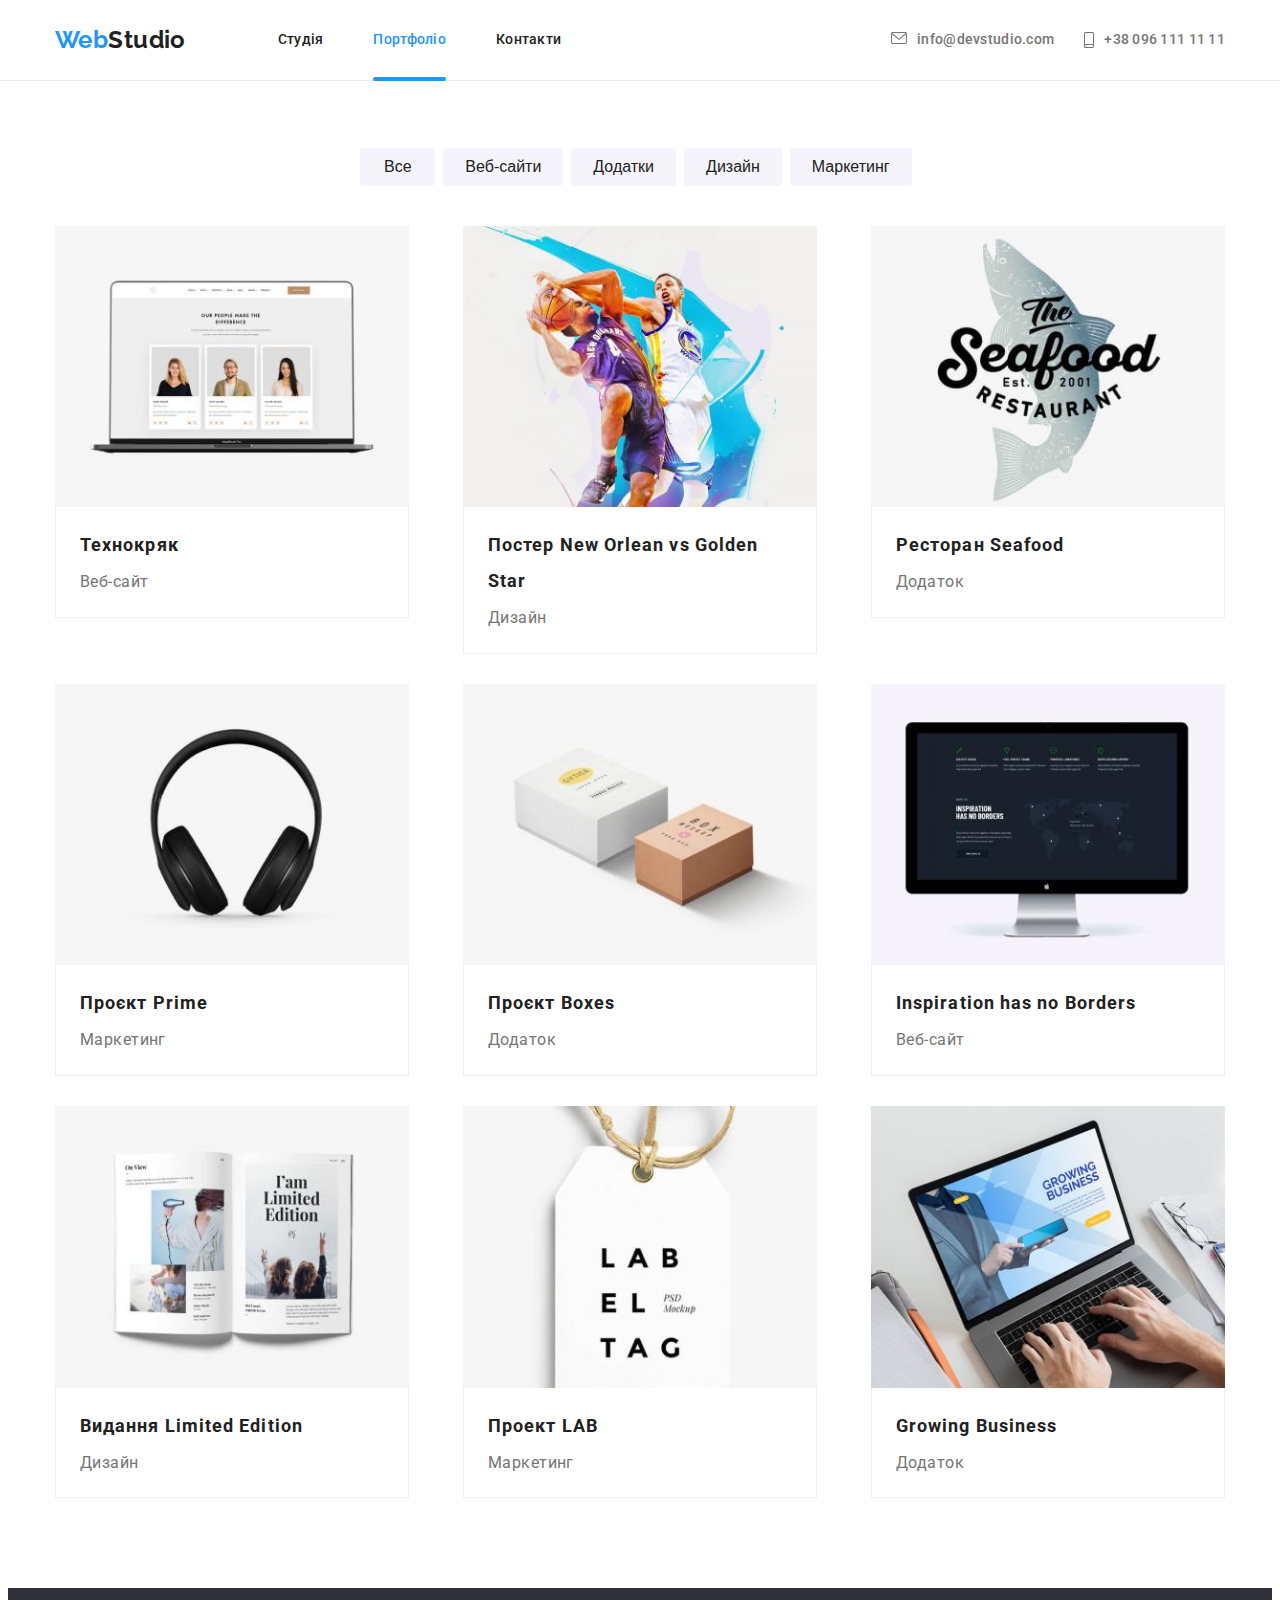
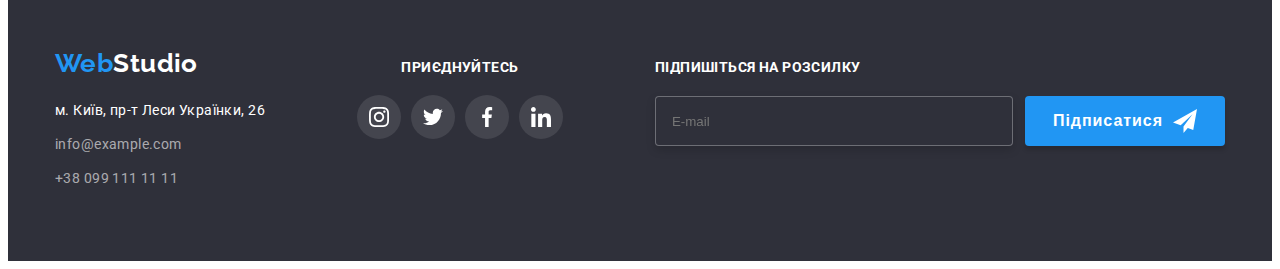
==== commit fc54f9b0: "Update portfolio.html" ====
--- a/portfolio.html
+++ b/portfolio.html
@@ -42,10 +42,10 @@
           </button>
           <ul class="header__list list">
             <li class="header__item">
-              <a href="./index.html" class="header__link link active_page">Студія</a>
+              <a href="./index.html" class="header__link link">Студія</a>
             </li>
             <li class="header__item">
-              <a href="./portfolio.html" class="header__link link">Портфоліо</a>
+              <a href="./portfolio.html" class="header__link link active_page">Портфоліо</a>
             </li>
             <li class="header__item">
               <a href="#" class="header__link link">Контакти</a>
--- a/css/main.min.css
+++ b/css/main.min.css
@@ -1 +1 @@
-html{-webkit-box-sizing:border-box;box-sizing:border-box}*,*::after,*::before{-webkit-box-sizing:border-box;box-sizing:border-box}h1,h2,h3,h4,ul,p,b,input,textarea{margin-bottom:0;margin-top:0;padding:0}:root{--primary-background-color: #FFFFFF;--second-primary-background: #2F303A;--background-section-color: #F5F4FA;--background-color: #757575;--accent-color: #2196F3;--primary-text-white: #FFFFFF;--primary-text-black: #212121;--second-text-gray: #757575;--second-text-gray-alfa-chenel: rgba(255, 255, 255, 0.6);--border-color: #EEEEEE;--border-bottom-color-header: #ECECEC;--background-button-hover: #188CE8;--features-title-background-before: #F5F4FA;--clients-link-color: #AFB1B8;--team-link-color: #AFB1B8;--background-soc-link-footer: rgba(255, 255, 255, 0.1);--background-gallery-item-hover: rgba(33, 150, 243, 0.9);--background-backdrop: rgba(0, 0, 0, 0.2);--background-modal-window: #FFFFFF;--background-case_bloc_title: rgba(47, 48, 58, 0.8)}body{font-size:14px;font-family:"Roboto",sans-serif;line-height:1.14;letter-spacing:.03em;color:var(--second-text-gray);background-color:var(--primary-background-color);padding-top:60px}img{width:100%;max-width:100%;height:auto}.link{text-decoration:none}.list{list-style-type:none}@media screen and (min-width: 768px){body{padding-top:80.67px}}@media screen and (min-width: 1200px){body{padding-top:80px}}.hidden_title{position:absolute;white-space:nowrap;width:1px;height:1px;overflow:hidden;border:0;padding:0;clip:rect(0 0 0 0);-webkit-clip-path:inset(50%);clip-path:inset(50%);margin:-1px}.container{padding-left:15px;padding-right:15px;margin:0 auto;width:100%;max-width:100%}@media screen and (min-width: 480px){.container{width:480px}}@media screen and (min-width: 768px){.container{width:768px}}@media screen and (min-width: 1200px){.container{width:1200px}}.header{position:fixed;z-index:2;top:0;left:0;background-color:var(--primary-background-color);border-bottom:1px solid var(--border-bottom-color-header);width:100%;padding:10px 15px}.header__nav{display:-webkit-box;display:-ms-flexbox;display:flex;-webkit-box-align:center;-ms-flex-align:center;align-items:center}.header__logo{font-family:"Raleway",sans-serif;font-weight:700;font-size:24px;line-height:1.16;color:var(--primary-text-black);display:block}.header__logo__firstp{color:var(--accent-color)}.header__list,.header__contacts__list{display:none}@media screen and (min-width: 768px){.header{padding:20px 0}.header__container__nav{display:-webkit-box;display:-ms-flexbox;display:flex;-webkit-box-align:center;-ms-flex-align:center;align-items:center}.header__nav .header__logo{margin-right:87px}.header__list{display:-webkit-box;display:-ms-flexbox;display:flex}.header__item{position:relative;margin-right:50px}.header__item:last-child{margin-right:0}.header__link{font-weight:500;line-height:1.14;letter-spacing:.02em;color:var(--primary-text-black);display:block;-webkit-transition:color 250ms cubic-bezier(0.4, 0, 0.2, 1);transition:color 250ms cubic-bezier(0.4, 0, 0.2, 1)}.header__link:hover,.header__link:focus{color:var(--accent-color)}.header__contacts__list{display:-webkit-box;display:-ms-flexbox;display:flex;-webkit-box-orient:vertical;-webkit-box-direction:normal;-ms-flex-direction:column;flex-direction:column;margin-left:auto}.header__contacts__list .header__contacts__item{margin-bottom:10px}.header__contacts__list .header__contacts__item:last-child{margin-bottom:0}.header__contacts__link{font-weight:500;font-size:12px;line-height:1.14;letter-spacing:.02em;color:var(--second-text-gray);display:-webkit-box;display:-ms-flexbox;display:flex;fill:currentColor;-webkit-transition:color 250ms cubic-bezier(0.4, 0, 0.2, 1);transition:color 250ms cubic-bezier(0.4, 0, 0.2, 1)}.header__contacts__link:hover,.header__contacts__link:focus{color:var(--accent-color)}.header__contacts__icon{display:-webkit-box;display:-ms-flexbox;display:flex;margin-right:10px}.smartphone{width:10px;height:16px}.envelope{width:16px;height:12px}}@media screen and (min-width: 1200px){.header{padding:26px 0}.header__nav .header__logo{margin-right:92px}.header__contacts__list{-webkit-box-orient:horizontal;-webkit-box-direction:normal;-ms-flex-direction:row;flex-direction:row}.header__contacts__list .header__contacts__item{text-align:center;margin-bottom:0;margin-right:30px}.header__contacts__list .header__contacts__item:last-child{margin-right:0}.header__contacts__link{font-size:14px}}.header__menu__btn{display:-webkit-box;display:-ms-flexbox;display:flex;margin:0;padding:0;border:none;background-color:rgba(0,0,0,0);margin-left:auto;cursor:pointer;fill:currentColor;-webkit-transition:color 250ms cubic-bezier(0.4, 0, 0.2, 1);transition:color 250ms cubic-bezier(0.4, 0, 0.2, 1)}.header__menu__btn:hover{color:var(--accent-color)}.header__mobile__menu{position:absolute;top:0;right:0;width:100vw;height:100vh;background-color:var(--primary-background-color);padding:10px 15px 48px 40px;-webkit-transform:translateX(101%);transform:translateX(101%);-webkit-transition:-webkit-transform 250ms cubic-bezier(0.4, 0, 0.2, 1);transition:-webkit-transform 250ms cubic-bezier(0.4, 0, 0.2, 1);transition:transform 250ms cubic-bezier(0.4, 0, 0.2, 1);transition:transform 250ms cubic-bezier(0.4, 0, 0.2, 1), -webkit-transform 250ms cubic-bezier(0.4, 0, 0.2, 1)}.header__mobile__menu.is-open{display:block;-webkit-transform:translateX(0);transform:translateX(0)}.mobile__menu__wrapper{display:-webkit-box;display:-ms-flexbox;display:flex;height:100%;-webkit-box-orient:vertical;-webkit-box-direction:normal;-ms-flex-direction:column;flex-direction:column;-webkit-box-pack:justify;-ms-flex-pack:justify;justify-content:space-between}.mobile__menu__nav__item{margin-bottom:32px}.mobile__menu__nav__item:last-child{margin-bottom:0}.mobile__menu__nav__link{font-weight:500;font-size:40px;line-height:1.17;letter-spacing:.02em;color:var(--primary-text-black);-webkit-transition:color 250ms cubic-bezier(0.4, 0, 0.2, 1);transition:color 250ms cubic-bezier(0.4, 0, 0.2, 1)}.mobile__menu__nav__link:hover,.mobile__menu__nav__link:focus{color:var(--accent-color)}.mobile__menu__contact__list__item{margin-bottom:32px}.mobile__menu__contact__list__item:last-child{margin-bottom:64px}.mobile__menu__contact__list__item .contact__tel__link{font-weight:500;font-size:34px;line-height:1.17;letter-spacing:.02em;color:var(--accent-color)}.mobile__menu__contact__list__item .contact__mail__link{font-weight:500;font-size:24px;line-height:28px;letter-spacing:.02em;color:var(--second-text-gray)}.mobile__menu__soc__list{display:-webkit-box;display:-ms-flexbox;display:flex;-webkit-box-orient:horizontal;-webkit-box-direction:normal;-ms-flex-direction:row;flex-direction:row;-ms-flex-wrap:wrap;flex-wrap:wrap;margin-bottom:48px}.mobile__menu__soc__list__item{margin-right:10px;border-right:solid 1px rgba(33,33,33,.2);padding-right:10px}.mobile__menu__soc__list__item:last-child{margin-right:0;border-right:solid 0px rgba(33,33,33,.2);padding-right:0}.mobile__menu__soc__list__item .soc__link{font-weight:500;font-size:18px;line-height:1.22;letter-spacing:.02em;color:var(--accent-color)}@media screen and (min-width: 768px){.header__menu__btn,.header__mobile__menu{display:none}}.active_page{display:none}@media screen and (min-width: 768px){.active_page{display:block;color:var(--accent-color)}.active_page::after{position:absolute;content:"";width:100%;height:4px;left:0px;top:45px;background:var(--accent-color);border-radius:2px}}@media screen and (min-width: 1200px){.active_page{display:block;color:var(--accent-color)}.active_page::after{position:absolute;content:"";width:100%;height:4px;left:0px;top:45px;background:var(--accent-color);border-radius:2px}}.hero{background-color:var(--second-primary-background);width:100%;min-height:400px;padding-top:118px;margin-left:auto;margin-right:auto;background-image:-webkit-gradient(linear, left top, left bottom, from(rgba(47, 48, 58, 0.4)), to(rgba(47, 48, 58, 0.4))),url("../images/img-hero-mobile.jpg");background-image:linear-gradient(rgba(47, 48, 58, 0.4), rgba(47, 48, 58, 0.4)),url("../images/img-hero-mobile.jpg");background-position:center}.hero__title{font-weight:900;font-size:26px;line-height:1.61;text-align:center;letter-spacing:.06em;text-transform:uppercase;color:var(--primary-background-color);max-width:360px;margin-bottom:30px;margin-left:auto;margin-right:auto}.hero__button{min-width:200px;border-radius:4px;border:rgba(0,0,0,0);padding:10px 32px;-webkit-box-shadow:0px 4px 4px rgba(0,0,0,.15);box-shadow:0px 4px 4px rgba(0,0,0,.15);margin-left:auto;margin-right:auto;font-weight:700;font-size:16px;line-height:1.84;display:-webkit-box;display:-ms-flexbox;display:flex;-webkit-box-align:center;-ms-flex-align:center;align-items:center;text-align:center;letter-spacing:.06em;color:var(--primary-text-white);background-color:var(--accent-color);cursor:pointer;-webkit-transition:color 250ms cubic-bezier(0.4, 0, 0.2, 1),border-radius 250ms cubic-bezier(0.4, 0, 0.2, 1),-webkit-box-shadow 250ms cubic-bezier(0.4, 0, 0.2, 1);transition:color 250ms cubic-bezier(0.4, 0, 0.2, 1),border-radius 250ms cubic-bezier(0.4, 0, 0.2, 1),-webkit-box-shadow 250ms cubic-bezier(0.4, 0, 0.2, 1);transition:color 250ms cubic-bezier(0.4, 0, 0.2, 1),box-shadow 250ms cubic-bezier(0.4, 0, 0.2, 1),border-radius 250ms cubic-bezier(0.4, 0, 0.2, 1);transition:color 250ms cubic-bezier(0.4, 0, 0.2, 1),box-shadow 250ms cubic-bezier(0.4, 0, 0.2, 1),border-radius 250ms cubic-bezier(0.4, 0, 0.2, 1),-webkit-box-shadow 250ms cubic-bezier(0.4, 0, 0.2, 1)}.hero__button:hover,.hero__button:focus{background:var(--background-button-hover);-webkit-box-shadow:0px 4px 4px rgba(0,0,0,.15);box-shadow:0px 4px 4px rgba(0,0,0,.15);border-radius:4px}@media screen and (min-width: 480px){.hero{width:480px;background-repeat:no-repeat}}@media screen and (min-width: 768px){.hero{width:768px;background-image:-webkit-gradient(linear, left top, left bottom, from(rgba(47, 48, 58, 0.4)), to(rgba(47, 48, 58, 0.4))),url(../images/img-hero-tablet.jpg);background-image:linear-gradient(rgba(47, 48, 58, 0.4), rgba(47, 48, 58, 0.4)),url(../images/img-hero-tablet.jpg)}}@media screen and (min-width: 1200px){.hero{width:100%;height:600px;background-image:-webkit-gradient(linear, left top, left bottom, from(rgba(47, 48, 58, 0.4)), to(rgba(47, 48, 58, 0.4))),url(../images/img-hero-desk.jpg);background-image:linear-gradient(rgba(47, 48, 58, 0.4), rgba(47, 48, 58, 0.4)),url(../images/img-hero-desk.jpg);background-position:center;margin-left:auto;margin-right:auto}.hero__title{font-size:44px;line-height:1.36;max-width:696px;margin-left:auto;margin-right:auto}}@media screen and (min-width: 1600px){.hero{width:1600px;height:600px;background-image:-webkit-gradient(linear, left top, left bottom, from(rgba(47, 48, 58, 0.4)), to(rgba(47, 48, 58, 0.4))),url(../images/img-hero-desk.jpg);background-image:linear-gradient(rgba(47, 48, 58, 0.4), rgba(47, 48, 58, 0.4)),url(../images/img-hero-desk.jpg)}}.features__list{margin-left:auto;margin-right:auto;padding-top:30px;padding-bottom:30px}.features__list__item{display:-webkit-box;display:-ms-flexbox;display:flex;-webkit-box-orient:vertical;-webkit-box-direction:normal;-ms-flex-direction:column;flex-direction:column;margin-bottom:30px}.features__icon__svg{display:-webkit-box;display:-ms-flexbox;display:flex;height:120px;background:var(--features-title-background-before);border-radius:4px;-webkit-box-align:center;-ms-flex-align:center;align-items:center;-ms-flex-pack:distribute;justify-content:space-around;margin-bottom:30px}.features__title{display:inline-block;font-weight:700;font-size:14px;line-height:1.14;letter-spacing:.03em;text-transform:uppercase;color:var(--primary-text-black);margin-bottom:10px;margin-left:auto;margin-right:auto}.features__description{line-height:1.71}@media screen and (min-width: 768px){.features__list{display:-webkit-box;display:-ms-flexbox;display:flex;-ms-flex-wrap:wrap;flex-wrap:wrap;-webkit-box-pack:justify;-ms-flex-pack:justify;justify-content:space-between;padding-top:60px;padding-bottom:60px}.features__list__item{display:-webkit-box;display:-ms-flexbox;display:flex;-webkit-box-orient:vertical;-webkit-box-direction:normal;-ms-flex-direction:column;flex-direction:column;margin-bottom:60px;width:354px}.features__list .features__list__item:nth-child(n+3){margin-bottom:0}}@media screen and (min-width: 1200px){.features__list{display:-webkit-box;display:-ms-flexbox;display:flex;-ms-flex-wrap:nowrap;flex-wrap:nowrap;-webkit-box-pack:justify;-ms-flex-pack:justify;justify-content:space-between;padding-top:60px;padding-bottom:60px}.features__list__item{display:-webkit-box;display:-ms-flexbox;display:flex;-webkit-box-orient:vertical;-webkit-box-direction:normal;-ms-flex-direction:column;flex-direction:column;margin-bottom:0;width:270px}}.case{display:none}@media screen and (min-width: 1200px){.case{display:-webkit-box;display:-ms-flexbox;display:flex;padding-top:94px;padding-bottom:94px}.case__list{display:-webkit-box;display:-ms-flexbox;display:flex;-ms-flex-wrap:wrap;flex-wrap:wrap}.case__list__item{margin-right:30px}.case__list__item:nth-child(3n){margin-right:0}.case__title{font-weight:700;font-size:36px;line-height:1.16;text-align:center;color:var(--primary-text-black);margin-bottom:50px}.case__list__item__wrapper{display:block;position:relative}.case__position__bloc{position:absolute;bottom:3px;left:0;width:100%;min-height:70px;background:var(--background-case_bloc_title)}.case__position__bloc__title{position:absolute;top:50%;left:50%;-webkit-transform:translate(-50%, -50%);transform:translate(-50%, -50%);font-weight:700;line-height:1.14;text-transform:uppercase;color:var(--primary-text-white);white-space:nowrap}}.team_first_title{font-weight:700;font-size:28px;line-height:1.17;text-align:center;color:var(--primary-text-black);margin-bottom:30px}.team_list{display:-webkit-box;display:-ms-flexbox;display:flex;-ms-flex-wrap:wrap;flex-wrap:wrap}.team{background-color:var(--background-section-color)}.team_item{background-color:var(--primary-background-color);width:100%;-webkit-box-shadow:0px 1px 3px rgba(0,0,0,.12),0px 1px 1px rgba(0,0,0,.14),0px 2px 1px rgba(0,0,0,.2);box-shadow:0px 1px 3px rgba(0,0,0,.12),0px 1px 1px rgba(0,0,0,.14),0px 2px 1px rgba(0,0,0,.2);border-radius:0px 0px 4px 4px;margin-bottom:30px}.team .team_item:last-child{margin-bottom:60px}.team_text{padding:30px 32px 30px 32px}.team_title{font-weight:500;font-size:19px;line-height:1.18;text-align:center;color:var(--primary-text-black);margin-bottom:10px}.team_position{font-size:16px;line-height:1.18;text-align:center;margin-bottom:16px}.team_soc{display:-webkit-box;display:-ms-flexbox;display:flex;-webkit-box-pack:center;-ms-flex-pack:center;justify-content:center;gap:10px}.team_soc_link{display:-webkit-box;display:-ms-flexbox;display:flex;width:44px;height:44px;border-radius:50%;-webkit-box-align:center;-ms-flex-align:center;align-items:center;-webkit-box-pack:center;-ms-flex-pack:center;justify-content:center;color:var(--team-link-color);fill:currentColor;-webkit-transition:color 250ms cubic-bezier(0.4, 0, 0.2, 1),background-color 250ms cubic-bezier(0.4, 0, 0.2, 1);transition:color 250ms cubic-bezier(0.4, 0, 0.2, 1),background-color 250ms cubic-bezier(0.4, 0, 0.2, 1)}.team_soc_link:hover,.team_soc_link:focus{background-color:var(--accent-color);color:var(--primary-text-white)}@media screen and (min-width: 768px){.team{padding-top:60px;padding-bottom:60px}.team_list{display:-webkit-box;display:-ms-flexbox;display:flex;-ms-flex-wrap:wrap;flex-wrap:wrap;-ms-flex-pack:distribute;justify-content:space-around}.team_list .team_item{width:354px}.team_list .team_item:nth-child(n+3){margin-bottom:0}}@media screen and (min-width: 1200px){.team{padding-top:94px;padding-bottom:94px}.team_first_title{font-size:33px;line-height:1.16;margin-bottom:50px}.team_list{display:-webkit-box;display:-ms-flexbox;display:flex;-ms-flex-wrap:nowrap;flex-wrap:nowrap;-ms-flex-pack:distribute;justify-content:space-around}.team_list .team_item{width:270px;margin-bottom:0}}.clients{padding-top:60px;padding-bottom:60px}.clients_title{font-weight:700;font-size:28px;line-height:1.17;text-align:center;color:#212121;margin-bottom:30px}.clients_list{margin-left:-15px;margin-right:-15px;display:-webkit-box;display:-ms-flexbox;display:flex;-ms-flex-wrap:wrap;flex-wrap:wrap;-webkit-box-pack:center;-ms-flex-pack:center;justify-content:center}.clients_item{margin-bottom:30px;margin-left:15px;margin-right:15px}.clients_item:last-child{margin-bottom:0}.clients_link{display:-webkit-box;display:-ms-flexbox;display:flex;width:210px;height:92px;border:1px solid var(--clients-link-color);border-radius:4px;-webkit-box-align:center;-ms-flex-align:center;align-items:center;-ms-flex-pack:distribute;justify-content:space-around;color:var(--team-link-color);fill:currentColor;-webkit-transition:color 250ms cubic-bezier(0.4, 0, 0.2, 1),border 250ms cubic-bezier(0.4, 0, 0.2, 1);transition:color 250ms cubic-bezier(0.4, 0, 0.2, 1),border 250ms cubic-bezier(0.4, 0, 0.2, 1)}.clients_link:hover,.clients_link:focus{border:1px solid var(--accent-color);color:var(--accent-color)}@media screen and (min-width: 480px){.clients_item:nth-child(n+5){margin-bottom:0}.clients_list{-ms-flex-pack:distribute;justify-content:space-around}}@media screen and (min-width: 768px){.clients_item:nth-child(n+4){margin-bottom:0}.clients_link{width:226px}}@media screen and (min-width: 1200px){.clients_item{margin-bottom:0}.clients_link{width:170px}}.footer{background-color:var(--second-primary-background);padding:60px 0}.address_section{text-align:center;margin-bottom:60px}.footer_logo{display:block;font-family:"Raleway",sans-serif;font-weight:700;font-size:26px;line-height:1.19;color:var(--primary-text-white);margin-bottom:20px}.footer_logo_firstp{color:var(--accent-color)}.address_map{font-style:normal;line-height:1.71;color:var(--primary-text-white);-webkit-transition:color 250ms cubic-bezier(0.4, 0, 0.2, 1);transition:color 250ms cubic-bezier(0.4, 0, 0.2, 1)}.address_link{font-style:normal;line-height:1.71;color:var(--second-text-gray-alfa-chenel);-webkit-transition:color 250ms cubic-bezier(0.4, 0, 0.2, 1);transition:color 250ms cubic-bezier(0.4, 0, 0.2, 1)}.address_item{margin-bottom:10px}.address_map:hover,.address_map:focus,.address_link:hover,.address_link:focus{color:var(--accent-color)}.footer_title_soc{font-weight:700;line-height:16px;text-transform:uppercase;color:var(--primary-text-white);margin-bottom:20px;text-align:center}.footer_list_soc{display:-webkit-box;display:-ms-flexbox;display:flex;gap:10px;margin-bottom:60px;-webkit-box-pack:center;-ms-flex-pack:center;justify-content:center}.footer_soc_link{display:-webkit-box;display:-ms-flexbox;display:flex;width:44px;height:44px;background:var(--background-soc-link-footer);border-radius:50%;-webkit-box-align:center;-ms-flex-align:center;align-items:center;-ms-flex-pack:distribute;justify-content:space-around;color:var(--primary-background-color);fill:currentColor;-webkit-transition:background-color 250ms cubic-bezier(0.4, 0, 0.2, 1);transition:background-color 250ms cubic-bezier(0.4, 0, 0.2, 1)}.footer_soc_link:hover,.footer_soc_link:focus{background-color:var(--accent-color)}.bloc_form_subscription{text-align:center}.title_subscription{font-weight:700;font-size:14px;line-height:1.14;letter-spacing:.03em;text-transform:uppercase;color:var(--primary-text-white);margin-bottom:20px}.email_subscription{width:100%;padding:15px 16px;border:1px solid rgba(255,255,255,.3);-webkit-filter:drop-shadow(0px 4px 4px rgba(0, 0, 0, 0.15));filter:drop-shadow(0px 4px 4px rgba(0, 0, 0, 0.15));border-radius:4px;background-color:var(--second-primary-background);margin-bottom:20px}.buttom_subscription{padding:10px 28px;min-height:50px;background:var(--accent-color);-webkit-box-shadow:0px 4px 4px rgba(0,0,0,.15);box-shadow:0px 4px 4px rgba(0,0,0,.15);border-radius:4px;border:rgba(0,0,0,0);font-weight:700;font-size:16px;line-height:.53;display:-webkit-box;display:-ms-flexbox;display:flex;-webkit-box-align:center;-ms-flex-align:center;align-items:center;text-align:center;letter-spacing:.06em;cursor:pointer;color:var(--primary-text-white);-webkit-transition:color 250ms cubic-bezier(0.4, 0, 0.2, 1),border-radius 250ms cubic-bezier(0.4, 0, 0.2, 1),-webkit-box-shadow 250ms cubic-bezier(0.4, 0, 0.2, 1);transition:color 250ms cubic-bezier(0.4, 0, 0.2, 1),border-radius 250ms cubic-bezier(0.4, 0, 0.2, 1),-webkit-box-shadow 250ms cubic-bezier(0.4, 0, 0.2, 1);transition:color 250ms cubic-bezier(0.4, 0, 0.2, 1),box-shadow 250ms cubic-bezier(0.4, 0, 0.2, 1),border-radius 250ms cubic-bezier(0.4, 0, 0.2, 1);transition:color 250ms cubic-bezier(0.4, 0, 0.2, 1),box-shadow 250ms cubic-bezier(0.4, 0, 0.2, 1),border-radius 250ms cubic-bezier(0.4, 0, 0.2, 1),-webkit-box-shadow 250ms cubic-bezier(0.4, 0, 0.2, 1);margin-left:auto;margin-right:auto}.buttom_subscription:hover,.buttom_subscription:focus{background:var(--background-button-hover);-webkit-box-shadow:0px 4px 4px rgba(0,0,0,.15);box-shadow:0px 4px 4px rgba(0,0,0,.15);border-radius:4px}.icon_form_button{fill:var(--primary-text-white);margin-left:10px}@media screen and (min-width: 768px){.address_wrapper{display:-webkit-box;display:-ms-flexbox;display:flex;-webkit-box-align:baseline;-ms-flex-align:baseline;align-items:baseline;padding-left:61px;padding-right:74px;-webkit-box-pack:justify;-ms-flex-pack:justify;justify-content:space-between;margin-bottom:60px}.address_section{display:block;width:232px;-webkit-box-orient:horizontal;-webkit-box-direction:normal;-ms-flex-direction:row;flex-direction:row;margin-bottom:0}.address_soc_link{display:-webkit-box;display:-ms-flexbox;display:flex;-webkit-box-orient:vertical;-webkit-box-direction:normal;-ms-flex-direction:column;flex-direction:column;width:206px}.footer_list_soc{margin-bottom:0}.email_subscription{width:450px}}@media screen and (min-width: 1200px){.container_footer{display:-webkit-box;display:-ms-flexbox;display:flex;-webkit-box-orient:horizontal;-webkit-box-direction:normal;-ms-flex-direction:row;flex-direction:row;-webkit-box-pack:justify;-ms-flex-pack:justify;justify-content:space-between;-webkit-box-align:baseline;-ms-flex-align:baseline;align-items:baseline}.address_wrapper{padding:0;margin-bottom:0;-webkit-box-pack:left;-ms-flex-pack:left;justify-content:left}.address_section{margin-right:70px;text-align:start}.bloc_form_subscription{text-align:start}.buttom_subscription{margin-left:0;margin-right:0}.form_subscription{display:-webkit-box;display:-ms-flexbox;display:flex}.email_subscription{margin-bottom:0;width:358px;margin-right:12px}}.gallery{padding-top:60px}.filter_list{margin-bottom:40px;display:-webkit-box;display:-ms-flexbox;display:flex;-webkit-box-pack:start;-ms-flex-pack:start;justify-content:start;max-width:325px;-ms-flex-wrap:wrap;flex-wrap:wrap}.filter_list .filter_item{margin-right:8px;margin-bottom:15px}.filter_list .filter_item:nth-child(1n+4){margin-bottom:0}.filter_list .filter_item:nth-child(4n){margin-right:0}.filter_list .filter_item:last-child{margin-right:0}.filter_button{font-weight:500;font-size:16px;line-height:1.62;text-align:center;color:var(--primary-text-black);background-color:var(--background-section-color);border-radius:4px;border:var(--accent-color);padding:6px 22px;min-width:75px;-webkit-transition:color 250ms cubic-bezier(0.4, 0, 0.2, 1),cursor 250ms cubic-bezier(0.4, 0, 0.2, 1),background-color 250ms cubic-bezier(0.4, 0, 0.2, 1),-webkit-box-shadow 250ms cubic-bezier(0.4, 0, 0.2, 1);transition:color 250ms cubic-bezier(0.4, 0, 0.2, 1),cursor 250ms cubic-bezier(0.4, 0, 0.2, 1),background-color 250ms cubic-bezier(0.4, 0, 0.2, 1),-webkit-box-shadow 250ms cubic-bezier(0.4, 0, 0.2, 1);transition:box-shadow 250ms cubic-bezier(0.4, 0, 0.2, 1),color 250ms cubic-bezier(0.4, 0, 0.2, 1),cursor 250ms cubic-bezier(0.4, 0, 0.2, 1),background-color 250ms cubic-bezier(0.4, 0, 0.2, 1);transition:box-shadow 250ms cubic-bezier(0.4, 0, 0.2, 1),color 250ms cubic-bezier(0.4, 0, 0.2, 1),cursor 250ms cubic-bezier(0.4, 0, 0.2, 1),background-color 250ms cubic-bezier(0.4, 0, 0.2, 1),-webkit-box-shadow 250ms cubic-bezier(0.4, 0, 0.2, 1)}.filter_button:hover,.filter_button:focus,.filter_button:active{-webkit-box-shadow:0px 3px 1px rgba(0,0,0,.1),0px 1px 2px rgba(0,0,0,.08),0px 2px 2px rgba(0,0,0,.12);box-shadow:0px 3px 1px rgba(0,0,0,.1),0px 1px 2px rgba(0,0,0,.08),0px 2px 2px rgba(0,0,0,.12);color:var(--primary-text-white);background-color:var(--accent-color);cursor:pointer}@media screen and (min-width: 480px){.filter_list .filter_item:nth-child(1n+4){margin-bottom:0;margin-right:8px}.filter_list .filter_item:nth-child(3n){margin-right:0}.filter_list .filter_item:last-child{margin-right:0}}@media screen and (min-width: 768px){.filter_list{-webkit-box-pack:center;-ms-flex-pack:center;justify-content:center;max-width:100%;-ms-flex-wrap:nowrap;flex-wrap:nowrap}.filter_list .filter_item{margin-bottom:0}.filter_list .filter_item:nth-child(1n+4){margin-bottom:0;margin-right:8px}.filter_list .filter_item:nth-child(3n){margin-right:8px}}.gallery_list{width:100%;margin-bottom:60px}.gallery_list .gallery_item{width:100%;margin-bottom:30px}.gallery_list .gallery_item:last-child{margin-bottom:0}.gallery_link{display:block;-webkit-transition:-webkit-box-shadow 250ms cubic-bezier(0.4, 0, 0.2, 1);transition:-webkit-box-shadow 250ms cubic-bezier(0.4, 0, 0.2, 1);transition:box-shadow 250ms cubic-bezier(0.4, 0, 0.2, 1);transition:box-shadow 250ms cubic-bezier(0.4, 0, 0.2, 1), -webkit-box-shadow 250ms cubic-bezier(0.4, 0, 0.2, 1)}.gallery_img_bloc{display:block;position:relative;overflow:hidden}.img_bloc_hidden{position:absolute;left:0;top:0;width:100%;height:100%;background-color:var(--background-gallery-item-hover);padding:63px 24px;-webkit-transform:translateY(101%);transform:translateY(101%);-webkit-transition:-webkit-transform 250ms cubic-bezier(0.4, 0, 0.2, 1);transition:-webkit-transform 250ms cubic-bezier(0.4, 0, 0.2, 1);transition:transform 250ms cubic-bezier(0.4, 0, 0.2, 1);transition:transform 250ms cubic-bezier(0.4, 0, 0.2, 1), -webkit-transform 250ms cubic-bezier(0.4, 0, 0.2, 1)}.img_paragraf_hidden{font-size:18px;line-height:28px;color:var(--primary-text-white)}.gallery_link:hover .img_bloc_hidden,.gallery_link:focus .img_bloc_hidden{-webkit-transform:translateY(0);transform:translateY(0)}.gallery_link:hover,.gallery_link:focus{-webkit-box-shadow:0px 1px 1px rgba(0,0,0,.12),0px 4px 4px rgba(0,0,0,.06),1px 4px 6px rgba(0,0,0,.16);box-shadow:0px 1px 1px rgba(0,0,0,.12),0px 4px 4px rgba(0,0,0,.06),1px 4px 6px rgba(0,0,0,.16)}.gallery_img{display:block;max-width:100%;height:auto}.gallery_text{display:block;border:1px solid var(--border-color);border-top:0;padding:20px 24px}.gallery_title{font-weight:700;font-size:18px;line-height:2;letter-spacing:.06em;color:var(--primary-text-black);margin-bottom:4px}.gallery_title_description{font-size:16px;line-height:1.87;color:var(--second-text-gray)}@media screen and (min-width: 768px){.gallery_list{display:-webkit-box;display:-ms-flexbox;display:flex;-ms-flex-wrap:wrap;flex-wrap:wrap;-webkit-box-pack:justify;-ms-flex-pack:justify;justify-content:space-between}.gallery_list .gallery_item{width:354px}.gallery_link{display:-webkit-box;display:-ms-flexbox;display:flex;-webkit-box-orient:vertical;-webkit-box-direction:normal;-ms-flex-direction:column;flex-direction:column;height:100%}.gallery_link .gallery_text{-webkit-box-flex:1;-ms-flex-positive:1;flex-grow:1}}@media screen and (min-width: 1200px){.gallery_link .gallery_text{-webkit-box-flex:0;-ms-flex-positive:0;flex-grow:0}}.backdrop{position:fixed;top:0;left:0;width:100%;height:100%;z-index:3;background:var(--background-backdrop);opacity:1;-webkit-transform:scale(1);transform:scale(1);-webkit-transition:opacity 250ms cubic-bezier(0.4, 0, 0.2, 1),-webkit-transform 250ms cubic-bezier(0.4, 0, 0.2, 1);transition:opacity 250ms cubic-bezier(0.4, 0, 0.2, 1),-webkit-transform 250ms cubic-bezier(0.4, 0, 0.2, 1);transition:transform 250ms cubic-bezier(0.4, 0, 0.2, 1),opacity 250ms cubic-bezier(0.4, 0, 0.2, 1);transition:transform 250ms cubic-bezier(0.4, 0, 0.2, 1),opacity 250ms cubic-bezier(0.4, 0, 0.2, 1),-webkit-transform 250ms cubic-bezier(0.4, 0, 0.2, 1)}.backdrop.is_hidden{opacity:0;pointer-events:none;-webkit-transform:scale(0.5);transform:scale(0.5)}.modal_window{position:absolute;top:50%;left:50%;-webkit-transform:translate(-50%, -50%);transform:translate(-50%, -50%);min-width:528px;min-height:581px;background-color:var(--background-modal-window);-webkit-box-shadow:0px 1px 3px rgba(0,0,0,.12),0px 1px 1px rgba(0,0,0,.14),0px 2px 1px rgba(0,0,0,.2);box-shadow:0px 1px 3px rgba(0,0,0,.12),0px 1px 1px rgba(0,0,0,.14),0px 2px 1px rgba(0,0,0,.2);border-radius:4px;padding:40px;display:-webkit-box;display:-ms-flexbox;display:flex;-webkit-box-orient:vertical;-webkit-box-direction:normal;-ms-flex-direction:column;flex-direction:column}.modal_window_form{display:-webkit-box;display:-ms-flexbox;display:flex;-webkit-box-orient:vertical;-webkit-box-direction:normal;-ms-flex-direction:column;flex-direction:column}.form_title{font-weight:700;font-size:20px;line-height:1.15;text-align:center;color:var(--primary-text-black);margin-bottom:12px}.label_email,.label_comment,.label_name,.label_tell{font-weight:400;font-size:12px;line-height:1.16;margin-bottom:4px}.modal_form_input_name,.modal_form_input_tell,.modal_form_input_email,.textarea_comment{border:1px solid rgba(33,33,33,.2);border-radius:4px;cursor:pointer;-webkit-transition:border-color 250ms cubic-bezier(0.4, 0, 0.2, 1);transition:border-color 250ms cubic-bezier(0.4, 0, 0.2, 1)}.modal_form_input_email,.modal_form_input_tell,.modal_form_input_name{padding:11px 11px 11px 42px;width:100%}.bloc_input_email,.bloc_input_tell,.bloc_input_name{margin-bottom:10px}.bloc_comment{display:-webkit-box;display:-ms-flexbox;display:flex;-webkit-box-orient:vertical;-webkit-box-direction:normal;-ms-flex-direction:column;flex-direction:column;margin-bottom:20px}.textarea_comment{display:block;resize:none}.textarea_comment::-webkit-input-placeholder{font-size:12px;line-height:1.16;letter-spacing:.01em;color:rgba(117,117,117,.5);padding:12px 16px}.textarea_comment::-moz-placeholder{font-size:12px;line-height:1.16;letter-spacing:.01em;color:rgba(117,117,117,.5);padding:12px 16px}.textarea_comment:-ms-input-placeholder{font-size:12px;line-height:1.16;letter-spacing:.01em;color:rgba(117,117,117,.5);padding:12px 16px}.textarea_comment::-ms-input-placeholder{font-size:12px;line-height:1.16;letter-spacing:.01em;color:rgba(117,117,117,.5);padding:12px 16px}.textarea_comment::placeholder{font-size:12px;line-height:1.16;letter-spacing:.01em;color:rgba(117,117,117,.5);padding:12px 16px}.modal_window_form .textarea_comment:hover,.modal_window_form .textarea_comment:focus{border-color:var(--accent-color)}.bloc_input_tell,.bloc_input_email,.bloc_input_name{position:relative;color:var(--primary-text-black)}.bloc_icone_form_name,.bloc_icone_form_tell,.bloc_icone_form_email{display:block;position:absolute;fill:currentColor;-webkit-transition:color 250ms cubic-bezier(0.4, 0, 0.2, 1);transition:color 250ms cubic-bezier(0.4, 0, 0.2, 1)}.bloc_icone_form_name{top:14px;left:15px}.bloc_icone_form_tell{top:13px;left:14px}.bloc_icone_form_email{top:14px;left:13px}.bloc_input_name:hover .modal_form_input_name,.bloc_input_name:focus .modal_form_input_name{border-color:var(--accent-color)}.bloc_input_tell:hover .modal_form_input_tell,.bloc_input_tell:focus .modal_form_input_tell{border-color:var(--accent-color)}.bloc_input_email:hover .modal_form_input_email,.bloc_input_email:focus .modal_form_input_email{border-color:var(--accent-color)}.bloc_input_name:hover,.bloc_input_name:focus{color:var(--accent-color)}.bloc_input_tell:hover,.bloc_input_tell:focus{color:var(--accent-color)}.bloc_input_email:hover,.bloc_input_email:focus{color:var(--accent-color)}.bloc_checkbox{display:-webkit-inline-box;display:-ms-inline-flexbox;display:inline-flex;-webkit-box-pack:center;-ms-flex-pack:center;justify-content:center}.bloc_checkbox{display:-webkit-inline-box;display:-ms-inline-flexbox;display:inline-flex;margin-bottom:30px;cursor:pointer}.label_checkbox,.checkbox_link{font-size:14px;letter-spacing:.03em}.checkbox_modal_form{-webkit-appearance:none;-moz-appearance:none;appearance:none}.checkbox_bloc{display:-webkit-inline-box;display:-ms-inline-flexbox;display:inline-flex;-webkit-box-align:center;-ms-flex-align:center;align-items:center;-webkit-box-pack:justify;-ms-flex-pack:justify;justify-content:space-between;width:16px;height:15px;border:solid 2px var(--primary-text-black);border-radius:2px;border-radius:2px;margin-right:7px}.checkbox_modal_form:checked+.checkbox_bloc{background-color:var(--accent-color);border:solid 2px var(--accent-color)}.checkbox_link{margin-left:5px;color:var(--accent-color)}.window_form_button{width:200px;min-height:50px;padding:10px 52px;background:var(--accent-color);-webkit-box-shadow:0px 4px 4px rgba(0,0,0,.15);box-shadow:0px 4px 4px rgba(0,0,0,.15);border-radius:4px;border:rgba(0,0,0,0);margin-right:auto;margin-left:auto;cursor:pointer;font-weight:700;font-size:16px;line-height:1.87;-webkit-box-align:center;-ms-flex-align:center;align-items:center;text-align:center;letter-spacing:.06em;color:var(--primary-text-white);-webkit-transition:color 250ms cubic-bezier(0.4, 0, 0.2, 1),border-radius 250ms cubic-bezier(0.4, 0, 0.2, 1),-webkit-box-shadow 250ms cubic-bezier(0.4, 0, 0.2, 1);transition:color 250ms cubic-bezier(0.4, 0, 0.2, 1),border-radius 250ms cubic-bezier(0.4, 0, 0.2, 1),-webkit-box-shadow 250ms cubic-bezier(0.4, 0, 0.2, 1);transition:color 250ms cubic-bezier(0.4, 0, 0.2, 1),box-shadow 250ms cubic-bezier(0.4, 0, 0.2, 1),border-radius 250ms cubic-bezier(0.4, 0, 0.2, 1);transition:color 250ms cubic-bezier(0.4, 0, 0.2, 1),box-shadow 250ms cubic-bezier(0.4, 0, 0.2, 1),border-radius 250ms cubic-bezier(0.4, 0, 0.2, 1),-webkit-box-shadow 250ms cubic-bezier(0.4, 0, 0.2, 1)}.window_form_button:hover,.window_form_button:focus{background:var(--background-button-hover);-webkit-box-shadow:0px 4px 4px rgba(0,0,0,.15);box-shadow:0px 4px 4px rgba(0,0,0,.15);border-radius:4px}.modal_window_close{position:absolute;display:-webkit-box;display:-ms-flexbox;display:flex;top:8px;right:8px;width:30px;height:30px;-webkit-box-align:center;-ms-flex-align:center;align-items:center;-ms-flex-pack:distribute;justify-content:space-around;border-radius:50%;border:1px solid rgba(0,0,0,.1);background-color:var(--background-modal-window);cursor:pointer;-webkit-transition:color 250ms cubic-bezier(0.4, 0, 0.2, 1);transition:color 250ms cubic-bezier(0.4, 0, 0.2, 1);fill:currentColor}.modal_window_close:hover{color:var(--accent-color)}/*# sourceMappingURL=main.min.css.map */+html{-webkit-box-sizing:border-box;box-sizing:border-box}*,*::after,*::before{-webkit-box-sizing:border-box;box-sizing:border-box}h1,h2,h3,h4,ul,p,b,input,textarea{margin-bottom:0;margin-top:0;padding:0}:root{--primary-background-color: #FFFFFF;--second-primary-background: #2F303A;--background-section-color: #F5F4FA;--background-color: #757575;--accent-color: #2196F3;--primary-text-white: #FFFFFF;--primary-text-black: #212121;--second-text-gray: #757575;--second-text-gray-alfa-chenel: rgba(255, 255, 255, 0.6);--border-color: #EEEEEE;--border-bottom-color-header: #ECECEC;--background-button-hover: #188CE8;--features-title-background-before: #F5F4FA;--clients-link-color: #AFB1B8;--team-link-color: #AFB1B8;--background-soc-link-footer: rgba(255, 255, 255, 0.1);--background-gallery-item-hover: rgba(33, 150, 243, 0.9);--background-backdrop: rgba(0, 0, 0, 0.2);--background-modal-window: #FFFFFF;--background-case_bloc_title: rgba(47, 48, 58, 0.8)}body{font-size:14px;font-family:"Roboto",sans-serif;line-height:1.14;letter-spacing:.03em;color:var(--second-text-gray);background-color:var(--primary-background-color);padding-top:60px}img{width:100%;max-width:100%;height:auto}.link{text-decoration:none}.list{list-style-type:none}@media screen and (min-width: 768px){body{padding-top:80.67px}}@media screen and (min-width: 1200px){body{padding-top:80px}}.hidden_title{position:absolute;white-space:nowrap;width:1px;height:1px;overflow:hidden;border:0;padding:0;clip:rect(0 0 0 0);-webkit-clip-path:inset(50%);clip-path:inset(50%);margin:-1px}.container{padding-left:15px;padding-right:15px;margin:0 auto;width:100%;max-width:100%}@media screen and (min-width: 480px){.container{width:480px}}@media screen and (min-width: 768px){.container{width:768px}}@media screen and (min-width: 1200px){.container{width:1200px}}.header{position:fixed;z-index:2;top:0;left:0;background-color:var(--primary-background-color);border-bottom:1px solid var(--border-bottom-color-header);width:100%;padding:10px 15px}.header__nav{display:-webkit-box;display:-ms-flexbox;display:flex;-webkit-box-align:center;-ms-flex-align:center;align-items:center}.header__logo{font-family:"Raleway",sans-serif;font-weight:700;font-size:24px;line-height:1.16;color:var(--primary-text-black);display:block}.header__logo__firstp{color:var(--accent-color)}.header__list,.header__contacts__list{display:none}@media screen and (min-width: 768px){.header{padding:20px 0}.header__container__nav{display:-webkit-box;display:-ms-flexbox;display:flex;-webkit-box-align:center;-ms-flex-align:center;align-items:center}.header__nav .header__logo{margin-right:87px}.header__list{display:-webkit-box;display:-ms-flexbox;display:flex}.header__item{position:relative;margin-right:50px}.header__item:last-child{margin-right:0}.header__link{font-weight:500;line-height:1.14;letter-spacing:.02em;color:var(--primary-text-black);display:block;-webkit-transition:color 250ms cubic-bezier(0.4, 0, 0.2, 1);transition:color 250ms cubic-bezier(0.4, 0, 0.2, 1)}.header__link:hover,.header__link:focus{color:var(--accent-color)}.header__contacts__list{display:-webkit-box;display:-ms-flexbox;display:flex;-webkit-box-orient:vertical;-webkit-box-direction:normal;-ms-flex-direction:column;flex-direction:column;margin-left:auto}.header__contacts__list .header__contacts__item{margin-bottom:10px}.header__contacts__list .header__contacts__item:last-child{margin-bottom:0}.header__contacts__link{font-weight:500;font-size:12px;line-height:1.14;letter-spacing:.02em;color:var(--second-text-gray);display:-webkit-box;display:-ms-flexbox;display:flex;fill:currentColor;-webkit-transition:color 250ms cubic-bezier(0.4, 0, 0.2, 1);transition:color 250ms cubic-bezier(0.4, 0, 0.2, 1)}.header__contacts__link:hover,.header__contacts__link:focus{color:var(--accent-color)}.header__contacts__icon{display:-webkit-box;display:-ms-flexbox;display:flex;margin-right:10px}.smartphone{width:10px;height:16px}.envelope{width:16px;height:12px}}@media screen and (min-width: 1200px){.header{padding:26px 0}.header__nav .header__logo{margin-right:92px}.header__contacts__list{-webkit-box-orient:horizontal;-webkit-box-direction:normal;-ms-flex-direction:row;flex-direction:row}.header__contacts__list .header__contacts__item{text-align:center;margin-bottom:0;margin-right:30px}.header__contacts__list .header__contacts__item:last-child{margin-right:0}.header__contacts__link{font-size:14px}}.header__menu__btn{display:-webkit-box;display:-ms-flexbox;display:flex;margin:0;padding:0;border:none;background-color:rgba(0,0,0,0);margin-left:auto;cursor:pointer;fill:currentColor;-webkit-transition:color 250ms cubic-bezier(0.4, 0, 0.2, 1);transition:color 250ms cubic-bezier(0.4, 0, 0.2, 1)}.header__menu__btn:hover{color:var(--accent-color)}.header__mobile__menu{position:absolute;top:0;right:0;width:100vw;height:100vh;background-color:var(--primary-background-color);padding:10px 15px 48px 40px;-webkit-transform:translateX(101%);transform:translateX(101%);-webkit-transition:-webkit-transform 250ms cubic-bezier(0.4, 0, 0.2, 1);transition:-webkit-transform 250ms cubic-bezier(0.4, 0, 0.2, 1);transition:transform 250ms cubic-bezier(0.4, 0, 0.2, 1);transition:transform 250ms cubic-bezier(0.4, 0, 0.2, 1), -webkit-transform 250ms cubic-bezier(0.4, 0, 0.2, 1)}.header__mobile__menu.is-open{display:block;-webkit-transform:translateX(0);transform:translateX(0)}.mobile__menu__wrapper{display:-webkit-box;display:-ms-flexbox;display:flex;height:100%;-webkit-box-orient:vertical;-webkit-box-direction:normal;-ms-flex-direction:column;flex-direction:column;-webkit-box-pack:justify;-ms-flex-pack:justify;justify-content:space-between}.mobile__menu__nav__item{margin-bottom:32px}.mobile__menu__nav__item:last-child{margin-bottom:0}.mobile__menu__nav__link{font-weight:500;font-size:40px;line-height:1.17;letter-spacing:.02em;color:var(--primary-text-black);-webkit-transition:color 250ms cubic-bezier(0.4, 0, 0.2, 1);transition:color 250ms cubic-bezier(0.4, 0, 0.2, 1)}.mobile__menu__nav__link:hover,.mobile__menu__nav__link:focus{color:var(--accent-color)}.mobile__menu__contact__list__item{margin-bottom:32px}.mobile__menu__contact__list__item:last-child{margin-bottom:64px}.mobile__menu__contact__list__item .contact__tel__link{font-weight:500;font-size:34px;line-height:1.17;letter-spacing:.02em;color:var(--accent-color)}.mobile__menu__contact__list__item .contact__mail__link{font-weight:500;font-size:24px;line-height:28px;letter-spacing:.02em;color:var(--second-text-gray)}.mobile__menu__soc__list{display:-webkit-box;display:-ms-flexbox;display:flex;-webkit-box-orient:horizontal;-webkit-box-direction:normal;-ms-flex-direction:row;flex-direction:row;-ms-flex-wrap:wrap;flex-wrap:wrap;margin-bottom:48px}.mobile__menu__soc__list__item{margin-right:10px;border-right:solid 1px rgba(33,33,33,.2);padding-right:10px}.mobile__menu__soc__list__item:last-child{margin-right:0;border-right:solid 0px rgba(33,33,33,.2);padding-right:0}.mobile__menu__soc__list__item .soc__link{font-weight:500;font-size:18px;line-height:1.22;letter-spacing:.02em;color:var(--accent-color)}@media screen and (min-width: 768px){.header__menu__btn,.header__mobile__menu{display:none}}.active_page{display:none}@media screen and (min-width: 768px){.active_page{display:block;color:var(--accent-color)}.active_page::after{position:absolute;content:"";width:100%;height:4px;left:0px;top:45px;background:var(--accent-color);border-radius:2px}}@media screen and (min-width: 1200px){.active_page{display:block;color:var(--accent-color)}.active_page::after{position:absolute;content:"";width:100%;height:4px;left:0px;top:45px;background:var(--accent-color);border-radius:2px}}.hero{background-color:var(--second-primary-background);width:100%;min-height:400px;padding-top:118px;margin-left:auto;margin-right:auto;background-image:-webkit-gradient(linear, left top, left bottom, from(rgba(47, 48, 58, 0.4)), to(rgba(47, 48, 58, 0.4))),url("../images/img-hero-mobile.jpg");background-image:linear-gradient(rgba(47, 48, 58, 0.4), rgba(47, 48, 58, 0.4)),url("../images/img-hero-mobile.jpg");background-position:center}.hero__title{font-weight:900;font-size:26px;line-height:1.61;text-align:center;letter-spacing:.06em;text-transform:uppercase;color:var(--primary-background-color);max-width:360px;margin-bottom:30px;margin-left:auto;margin-right:auto}.hero__button{min-width:200px;border-radius:4px;border:rgba(0,0,0,0);padding:10px 32px;-webkit-box-shadow:0px 4px 4px rgba(0,0,0,.15);box-shadow:0px 4px 4px rgba(0,0,0,.15);margin-left:auto;margin-right:auto;font-weight:700;font-size:16px;line-height:1.84;display:-webkit-box;display:-ms-flexbox;display:flex;-webkit-box-align:center;-ms-flex-align:center;align-items:center;text-align:center;letter-spacing:.06em;color:var(--primary-text-white);background-color:var(--accent-color);cursor:pointer;-webkit-transition:color 250ms cubic-bezier(0.4, 0, 0.2, 1),border-radius 250ms cubic-bezier(0.4, 0, 0.2, 1),-webkit-box-shadow 250ms cubic-bezier(0.4, 0, 0.2, 1);transition:color 250ms cubic-bezier(0.4, 0, 0.2, 1),border-radius 250ms cubic-bezier(0.4, 0, 0.2, 1),-webkit-box-shadow 250ms cubic-bezier(0.4, 0, 0.2, 1);transition:color 250ms cubic-bezier(0.4, 0, 0.2, 1),box-shadow 250ms cubic-bezier(0.4, 0, 0.2, 1),border-radius 250ms cubic-bezier(0.4, 0, 0.2, 1);transition:color 250ms cubic-bezier(0.4, 0, 0.2, 1),box-shadow 250ms cubic-bezier(0.4, 0, 0.2, 1),border-radius 250ms cubic-bezier(0.4, 0, 0.2, 1),-webkit-box-shadow 250ms cubic-bezier(0.4, 0, 0.2, 1)}.hero__button:hover,.hero__button:focus{background:var(--background-button-hover);-webkit-box-shadow:0px 4px 4px rgba(0,0,0,.15);box-shadow:0px 4px 4px rgba(0,0,0,.15);border-radius:4px}@media screen and (min-width: 480px){.hero{width:480px;background-repeat:no-repeat}}@media screen and (min-width: 768px){.hero{width:768px;background-image:-webkit-gradient(linear, left top, left bottom, from(rgba(47, 48, 58, 0.4)), to(rgba(47, 48, 58, 0.4))),url(../images/img-hero-tablet.jpg);background-image:linear-gradient(rgba(47, 48, 58, 0.4), rgba(47, 48, 58, 0.4)),url(../images/img-hero-tablet.jpg)}}@media screen and (min-width: 1200px){.hero{width:100%;height:600px;background-image:-webkit-gradient(linear, left top, left bottom, from(rgba(47, 48, 58, 0.4)), to(rgba(47, 48, 58, 0.4))),url(../images/img-hero-desk.jpg);background-image:linear-gradient(rgba(47, 48, 58, 0.4), rgba(47, 48, 58, 0.4)),url(../images/img-hero-desk.jpg);background-position:center;margin-left:auto;margin-right:auto}.hero__title{font-size:44px;line-height:1.36;max-width:696px;margin-left:auto;margin-right:auto}}@media screen and (min-width: 1600px){.hero{width:1600px;height:600px;background-image:-webkit-gradient(linear, left top, left bottom, from(rgba(47, 48, 58, 0.4)), to(rgba(47, 48, 58, 0.4))),url(../images/img-hero-desk.jpg);background-image:linear-gradient(rgba(47, 48, 58, 0.4), rgba(47, 48, 58, 0.4)),url(../images/img-hero-desk.jpg)}}.features__list{margin-left:auto;margin-right:auto;padding-top:30px;padding-bottom:30px}.features__list__item{display:-webkit-box;display:-ms-flexbox;display:flex;-webkit-box-orient:vertical;-webkit-box-direction:normal;-ms-flex-direction:column;flex-direction:column;margin-bottom:30px}.features__icon__svg{display:-webkit-box;display:-ms-flexbox;display:flex;height:120px;background:var(--features-title-background-before);border-radius:4px;-webkit-box-align:center;-ms-flex-align:center;align-items:center;-ms-flex-pack:distribute;justify-content:space-around;margin-bottom:30px}.features__title{display:inline-block;font-weight:700;font-size:14px;line-height:1.14;letter-spacing:.03em;text-transform:uppercase;color:var(--primary-text-black);margin-bottom:10px;margin-left:auto;margin-right:auto}.features__description{line-height:1.71}@media screen and (min-width: 768px){.features__list{display:-webkit-box;display:-ms-flexbox;display:flex;-ms-flex-wrap:wrap;flex-wrap:wrap;-webkit-box-pack:justify;-ms-flex-pack:justify;justify-content:space-between;padding-top:60px;padding-bottom:60px}.features__list__item{display:-webkit-box;display:-ms-flexbox;display:flex;-webkit-box-orient:vertical;-webkit-box-direction:normal;-ms-flex-direction:column;flex-direction:column;margin-bottom:60px;width:354px}.features__list .features__list__item:nth-child(n+3){margin-bottom:0}}@media screen and (min-width: 1200px){.features__list{display:-webkit-box;display:-ms-flexbox;display:flex;-ms-flex-wrap:nowrap;flex-wrap:nowrap;-webkit-box-pack:justify;-ms-flex-pack:justify;justify-content:space-between;padding-top:60px;padding-bottom:60px}.features__list__item{display:-webkit-box;display:-ms-flexbox;display:flex;-webkit-box-orient:vertical;-webkit-box-direction:normal;-ms-flex-direction:column;flex-direction:column;margin-bottom:0;width:270px}}.case{display:none}@media screen and (min-width: 1200px){.case{display:-webkit-box;display:-ms-flexbox;display:flex;padding-top:94px;padding-bottom:94px}.case__list{display:-webkit-box;display:-ms-flexbox;display:flex;-ms-flex-wrap:wrap;flex-wrap:wrap}.case__list__item{margin-right:30px}.case__list__item:nth-child(3n){margin-right:0}.case__title{font-weight:700;font-size:36px;line-height:1.16;text-align:center;color:var(--primary-text-black);margin-bottom:50px}.case__list__item__wrapper{display:block;position:relative}.case__position__bloc{position:absolute;bottom:3px;left:0;width:100%;min-height:70px;background:var(--background-case_bloc_title)}.case__position__bloc__title{position:absolute;top:50%;left:50%;-webkit-transform:translate(-50%, -50%);transform:translate(-50%, -50%);font-weight:700;line-height:1.14;text-transform:uppercase;color:var(--primary-text-white);white-space:nowrap}}.team_first_title{font-weight:700;font-size:28px;line-height:1.17;text-align:center;color:var(--primary-text-black);margin-bottom:30px}.team_list{display:-webkit-box;display:-ms-flexbox;display:flex;-ms-flex-wrap:wrap;flex-wrap:wrap}.team{background-color:var(--background-section-color)}.team_item{background-color:var(--primary-background-color);width:100%;-webkit-box-shadow:0px 1px 3px rgba(0,0,0,.12),0px 1px 1px rgba(0,0,0,.14),0px 2px 1px rgba(0,0,0,.2);box-shadow:0px 1px 3px rgba(0,0,0,.12),0px 1px 1px rgba(0,0,0,.14),0px 2px 1px rgba(0,0,0,.2);border-radius:0px 0px 4px 4px;margin-bottom:30px}.team .team_item:last-child{margin-bottom:60px}.team_text{padding:30px 32px 30px 32px}.team_title{font-weight:500;font-size:19px;line-height:1.18;text-align:center;color:var(--primary-text-black);margin-bottom:10px}.team_position{font-size:16px;line-height:1.18;text-align:center;margin-bottom:16px}.team_soc{display:-webkit-box;display:-ms-flexbox;display:flex;-webkit-box-pack:center;-ms-flex-pack:center;justify-content:center;gap:10px}.team_soc_link{display:-webkit-box;display:-ms-flexbox;display:flex;width:44px;height:44px;border-radius:50%;-webkit-box-align:center;-ms-flex-align:center;align-items:center;-webkit-box-pack:center;-ms-flex-pack:center;justify-content:center;color:var(--team-link-color);fill:currentColor;-webkit-transition:color 250ms cubic-bezier(0.4, 0, 0.2, 1),background-color 250ms cubic-bezier(0.4, 0, 0.2, 1);transition:color 250ms cubic-bezier(0.4, 0, 0.2, 1),background-color 250ms cubic-bezier(0.4, 0, 0.2, 1)}.team_soc_link:hover,.team_soc_link:focus{background-color:var(--accent-color);color:var(--primary-text-white)}@media screen and (min-width: 768px){.team{padding-top:60px;padding-bottom:60px}.team_list{display:-webkit-box;display:-ms-flexbox;display:flex;-ms-flex-wrap:wrap;flex-wrap:wrap;-ms-flex-pack:distribute;justify-content:space-around}.team_list .team_item{width:354px}.team_list .team_item:nth-child(n+3){margin-bottom:0}}@media screen and (min-width: 1200px){.team{padding-top:94px;padding-bottom:94px}.team_first_title{font-size:33px;line-height:1.16;margin-bottom:50px}.team_list{display:-webkit-box;display:-ms-flexbox;display:flex;-ms-flex-wrap:nowrap;flex-wrap:nowrap;-ms-flex-pack:distribute;justify-content:space-around}.team_list .team_item{width:270px;margin-bottom:0}}.clients{padding-top:60px;padding-bottom:60px}.clients_title{font-weight:700;font-size:28px;line-height:1.17;text-align:center;color:#212121;margin-bottom:30px}.clients_list{margin-left:-15px;margin-right:-15px;display:-webkit-box;display:-ms-flexbox;display:flex;-ms-flex-wrap:wrap;flex-wrap:wrap;-webkit-box-pack:center;-ms-flex-pack:center;justify-content:center}.clients_item{margin-bottom:30px;margin-left:15px;margin-right:15px}.clients_item:last-child{margin-bottom:0}.clients_link{display:-webkit-box;display:-ms-flexbox;display:flex;width:210px;height:92px;border:1px solid var(--clients-link-color);border-radius:4px;-webkit-box-align:center;-ms-flex-align:center;align-items:center;-ms-flex-pack:distribute;justify-content:space-around;color:var(--team-link-color);fill:currentColor;-webkit-transition:color 250ms cubic-bezier(0.4, 0, 0.2, 1),border 250ms cubic-bezier(0.4, 0, 0.2, 1);transition:color 250ms cubic-bezier(0.4, 0, 0.2, 1),border 250ms cubic-bezier(0.4, 0, 0.2, 1)}.clients_link:hover,.clients_link:focus{border:1px solid var(--accent-color);color:var(--accent-color)}@media screen and (min-width: 480px){.clients_item:nth-child(n+5){margin-bottom:0}.clients_list{-ms-flex-pack:distribute;justify-content:space-around}}@media screen and (min-width: 768px){.clients_item:nth-child(n+4){margin-bottom:0}.clients_link{width:226px}}@media screen and (min-width: 1200px){.clients_item{margin-bottom:0}.clients_link{width:170px}}.footer{background-color:var(--second-primary-background);padding:60px 0}.address_section{text-align:center;margin-bottom:60px}.footer_logo{display:block;font-family:"Raleway",sans-serif;font-weight:700;font-size:26px;line-height:1.19;color:var(--primary-text-white);margin-bottom:20px}.footer_logo_firstp{color:var(--accent-color)}.address_map{font-style:normal;line-height:1.71;color:var(--primary-text-white);-webkit-transition:color 250ms cubic-bezier(0.4, 0, 0.2, 1);transition:color 250ms cubic-bezier(0.4, 0, 0.2, 1)}.address_link{font-style:normal;line-height:1.71;color:var(--second-text-gray-alfa-chenel);-webkit-transition:color 250ms cubic-bezier(0.4, 0, 0.2, 1);transition:color 250ms cubic-bezier(0.4, 0, 0.2, 1)}.address_item{margin-bottom:10px}.address_map:hover,.address_map:focus,.address_link:hover,.address_link:focus{color:var(--accent-color)}.footer_title_soc{font-weight:700;line-height:16px;text-transform:uppercase;color:var(--primary-text-white);margin-bottom:20px;text-align:center}.footer_list_soc{display:-webkit-box;display:-ms-flexbox;display:flex;gap:10px;margin-bottom:60px;-webkit-box-pack:center;-ms-flex-pack:center;justify-content:center}.footer_soc_link{display:-webkit-box;display:-ms-flexbox;display:flex;width:44px;height:44px;background:var(--background-soc-link-footer);border-radius:50%;-webkit-box-align:center;-ms-flex-align:center;align-items:center;-ms-flex-pack:distribute;justify-content:space-around;color:var(--primary-background-color);fill:currentColor;-webkit-transition:background-color 250ms cubic-bezier(0.4, 0, 0.2, 1);transition:background-color 250ms cubic-bezier(0.4, 0, 0.2, 1)}.footer_soc_link:hover,.footer_soc_link:focus{background-color:var(--accent-color)}.bloc_form_subscription{text-align:center}.title_subscription{font-weight:700;font-size:14px;line-height:1.14;letter-spacing:.03em;text-transform:uppercase;color:var(--primary-text-white);margin-bottom:20px}.email_subscription{width:100%;padding:15px 16px;border:1px solid rgba(255,255,255,.3);-webkit-filter:drop-shadow(0px 4px 4px rgba(0, 0, 0, 0.15));filter:drop-shadow(0px 4px 4px rgba(0, 0, 0, 0.15));border-radius:4px;background-color:var(--second-primary-background);margin-bottom:20px}.buttom_subscription{padding:10px 28px;min-height:50px;background:var(--accent-color);-webkit-box-shadow:0px 4px 4px rgba(0,0,0,.15);box-shadow:0px 4px 4px rgba(0,0,0,.15);border-radius:4px;border:rgba(0,0,0,0);font-weight:700;font-size:16px;line-height:.53;display:-webkit-box;display:-ms-flexbox;display:flex;-webkit-box-align:center;-ms-flex-align:center;align-items:center;text-align:center;letter-spacing:.06em;cursor:pointer;color:var(--primary-text-white);-webkit-transition:color 250ms cubic-bezier(0.4, 0, 0.2, 1),border-radius 250ms cubic-bezier(0.4, 0, 0.2, 1),-webkit-box-shadow 250ms cubic-bezier(0.4, 0, 0.2, 1);transition:color 250ms cubic-bezier(0.4, 0, 0.2, 1),border-radius 250ms cubic-bezier(0.4, 0, 0.2, 1),-webkit-box-shadow 250ms cubic-bezier(0.4, 0, 0.2, 1);transition:color 250ms cubic-bezier(0.4, 0, 0.2, 1),box-shadow 250ms cubic-bezier(0.4, 0, 0.2, 1),border-radius 250ms cubic-bezier(0.4, 0, 0.2, 1);transition:color 250ms cubic-bezier(0.4, 0, 0.2, 1),box-shadow 250ms cubic-bezier(0.4, 0, 0.2, 1),border-radius 250ms cubic-bezier(0.4, 0, 0.2, 1),-webkit-box-shadow 250ms cubic-bezier(0.4, 0, 0.2, 1);margin-left:auto;margin-right:auto}.buttom_subscription:hover,.buttom_subscription:focus{background:var(--background-button-hover);-webkit-box-shadow:0px 4px 4px rgba(0,0,0,.15);box-shadow:0px 4px 4px rgba(0,0,0,.15);border-radius:4px}.icon_form_button{fill:var(--primary-text-white);margin-left:10px}@media screen and (min-width: 768px){.address_wrapper{display:-webkit-box;display:-ms-flexbox;display:flex;-webkit-box-align:baseline;-ms-flex-align:baseline;align-items:baseline;padding-left:61px;padding-right:74px;-webkit-box-pack:justify;-ms-flex-pack:justify;justify-content:space-between;margin-bottom:60px}.address_section{display:block;width:232px;-webkit-box-orient:horizontal;-webkit-box-direction:normal;-ms-flex-direction:row;flex-direction:row;margin-bottom:0}.address_soc_link{display:-webkit-box;display:-ms-flexbox;display:flex;-webkit-box-orient:vertical;-webkit-box-direction:normal;-ms-flex-direction:column;flex-direction:column;width:206px}.footer_list_soc{margin-bottom:0}.email_subscription{width:450px}}@media screen and (min-width: 1200px){.container_footer{display:-webkit-box;display:-ms-flexbox;display:flex;-webkit-box-orient:horizontal;-webkit-box-direction:normal;-ms-flex-direction:row;flex-direction:row;-webkit-box-pack:justify;-ms-flex-pack:justify;justify-content:space-between;-webkit-box-align:baseline;-ms-flex-align:baseline;align-items:baseline}.address_wrapper{padding:0;margin-bottom:0;-webkit-box-pack:left;-ms-flex-pack:left;justify-content:left}.address_section{margin-right:70px;text-align:start}.bloc_form_subscription{text-align:start}.buttom_subscription{margin-left:0;margin-right:0}.form_subscription{display:-webkit-box;display:-ms-flexbox;display:flex}.email_subscription{margin-bottom:0;width:358px;margin-right:12px}}.gallery{padding-top:60px}.filter_list{margin-bottom:40px;display:-webkit-box;display:-ms-flexbox;display:flex;-webkit-box-pack:start;-ms-flex-pack:start;justify-content:start;max-width:325px;-ms-flex-wrap:wrap;flex-wrap:wrap}.filter_list .filter_item{margin-right:8px;margin-bottom:15px}.filter_list .filter_item:nth-child(1n+4){margin-bottom:0}.filter_list .filter_item:nth-child(4n){margin-right:0}.filter_list .filter_item:last-child{margin-right:0}.filter_button{font-weight:500;font-size:16px;line-height:1.62;text-align:center;color:var(--primary-text-black);background-color:var(--background-section-color);border-radius:4px;border:var(--accent-color);padding:6px 22px;min-width:75px;-webkit-transition:color 250ms cubic-bezier(0.4, 0, 0.2, 1),cursor 250ms cubic-bezier(0.4, 0, 0.2, 1),background-color 250ms cubic-bezier(0.4, 0, 0.2, 1),-webkit-box-shadow 250ms cubic-bezier(0.4, 0, 0.2, 1);transition:color 250ms cubic-bezier(0.4, 0, 0.2, 1),cursor 250ms cubic-bezier(0.4, 0, 0.2, 1),background-color 250ms cubic-bezier(0.4, 0, 0.2, 1),-webkit-box-shadow 250ms cubic-bezier(0.4, 0, 0.2, 1);transition:box-shadow 250ms cubic-bezier(0.4, 0, 0.2, 1),color 250ms cubic-bezier(0.4, 0, 0.2, 1),cursor 250ms cubic-bezier(0.4, 0, 0.2, 1),background-color 250ms cubic-bezier(0.4, 0, 0.2, 1);transition:box-shadow 250ms cubic-bezier(0.4, 0, 0.2, 1),color 250ms cubic-bezier(0.4, 0, 0.2, 1),cursor 250ms cubic-bezier(0.4, 0, 0.2, 1),background-color 250ms cubic-bezier(0.4, 0, 0.2, 1),-webkit-box-shadow 250ms cubic-bezier(0.4, 0, 0.2, 1)}.filter_button:hover,.filter_button:focus,.filter_button:active{-webkit-box-shadow:0px 3px 1px rgba(0,0,0,.1),0px 1px 2px rgba(0,0,0,.08),0px 2px 2px rgba(0,0,0,.12);box-shadow:0px 3px 1px rgba(0,0,0,.1),0px 1px 2px rgba(0,0,0,.08),0px 2px 2px rgba(0,0,0,.12);color:var(--primary-text-white);background-color:var(--accent-color);cursor:pointer}@media screen and (min-width: 480px){.filter_list .filter_item:nth-child(1n+4){margin-bottom:0;margin-right:8px}.filter_list .filter_item:nth-child(3n){margin-right:0}.filter_list .filter_item:last-child{margin-right:0}}@media screen and (min-width: 768px){.filter_list{-webkit-box-pack:center;-ms-flex-pack:center;justify-content:center;max-width:100%;-ms-flex-wrap:nowrap;flex-wrap:nowrap}.filter_list .filter_item{margin-bottom:0}.filter_list .filter_item:nth-child(1n+4){margin-bottom:0;margin-right:8px}.filter_list .filter_item:nth-child(3n){margin-right:8px}}.gallery_list{width:100%;margin-bottom:60px}.gallery_list .gallery_item{width:100%;margin-bottom:30px}.gallery_list .gallery_item:last-child{margin-bottom:0}.gallery_link{display:block;-webkit-transition:-webkit-box-shadow 250ms cubic-bezier(0.4, 0, 0.2, 1);transition:-webkit-box-shadow 250ms cubic-bezier(0.4, 0, 0.2, 1);transition:box-shadow 250ms cubic-bezier(0.4, 0, 0.2, 1);transition:box-shadow 250ms cubic-bezier(0.4, 0, 0.2, 1), -webkit-box-shadow 250ms cubic-bezier(0.4, 0, 0.2, 1)}.gallery_img_bloc{display:block;position:relative;overflow:hidden}.img_bloc_hidden{position:absolute;left:0;top:0;width:100%;height:100%;background-color:var(--background-gallery-item-hover);padding:63px 24px;-webkit-transform:translateY(101%);transform:translateY(101%);-webkit-transition:-webkit-transform 250ms cubic-bezier(0.4, 0, 0.2, 1);transition:-webkit-transform 250ms cubic-bezier(0.4, 0, 0.2, 1);transition:transform 250ms cubic-bezier(0.4, 0, 0.2, 1);transition:transform 250ms cubic-bezier(0.4, 0, 0.2, 1), -webkit-transform 250ms cubic-bezier(0.4, 0, 0.2, 1)}.img_paragraf_hidden{font-size:18px;line-height:28px;color:var(--primary-text-white)}.gallery_link:hover .img_bloc_hidden,.gallery_link:focus .img_bloc_hidden{-webkit-transform:translateY(0);transform:translateY(0)}.gallery_link:hover,.gallery_link:focus{-webkit-box-shadow:0px 1px 1px rgba(0,0,0,.12),0px 4px 4px rgba(0,0,0,.06),1px 4px 6px rgba(0,0,0,.16);box-shadow:0px 1px 1px rgba(0,0,0,.12),0px 4px 4px rgba(0,0,0,.06),1px 4px 6px rgba(0,0,0,.16)}.gallery_img{display:block;max-width:100%;height:auto}.gallery_text{display:block;border:1px solid var(--border-color);border-top:0;padding:20px 24px}.gallery_title{font-weight:700;font-size:18px;line-height:2;letter-spacing:.06em;color:var(--primary-text-black);margin-bottom:4px}.gallery_title_description{font-size:16px;line-height:1.87;color:var(--second-text-gray)}@media screen and (min-width: 768px){.gallery_list{display:-webkit-box;display:-ms-flexbox;display:flex;-ms-flex-wrap:wrap;flex-wrap:wrap;-webkit-box-pack:justify;-ms-flex-pack:justify;justify-content:space-between}.gallery_list .gallery_item{width:354px}.gallery_link{display:-webkit-box;display:-ms-flexbox;display:flex;-webkit-box-orient:vertical;-webkit-box-direction:normal;-ms-flex-direction:column;flex-direction:column;height:100%}.gallery_link .gallery_text{-webkit-box-flex:1;-ms-flex-positive:1;flex-grow:1}}@media screen and (min-width: 1200px){.gallery_link .gallery_text{-webkit-box-flex:0;-ms-flex-positive:0;flex-grow:0}}.backdrop{position:fixed;top:0;left:0;width:100%;height:100%;z-index:3;background:var(--background-backdrop);opacity:1;-webkit-transform:scale(1);transform:scale(1);-webkit-transition:opacity 250ms cubic-bezier(0.4, 0, 0.2, 1),-webkit-transform 250ms cubic-bezier(0.4, 0, 0.2, 1);transition:opacity 250ms cubic-bezier(0.4, 0, 0.2, 1),-webkit-transform 250ms cubic-bezier(0.4, 0, 0.2, 1);transition:transform 250ms cubic-bezier(0.4, 0, 0.2, 1),opacity 250ms cubic-bezier(0.4, 0, 0.2, 1);transition:transform 250ms cubic-bezier(0.4, 0, 0.2, 1),opacity 250ms cubic-bezier(0.4, 0, 0.2, 1),-webkit-transform 250ms cubic-bezier(0.4, 0, 0.2, 1)}.backdrop.is_hidden{opacity:0;pointer-events:none;-webkit-transform:scale(0.5);transform:scale(0.5)}.modal_window{position:absolute;top:50%;left:50%;-webkit-transform:translate(-50%, -50%);transform:translate(-50%, -50%);max-width:450px;min-height:609px;background-color:var(--background-modal-window);-webkit-box-shadow:0px 1px 3px rgba(0,0,0,.12),0px 1px 1px rgba(0,0,0,.14),0px 2px 1px rgba(0,0,0,.2);box-shadow:0px 1px 3px rgba(0,0,0,.12),0px 1px 1px rgba(0,0,0,.14),0px 2px 1px rgba(0,0,0,.2);border-radius:4px;padding:40px;display:-webkit-box;display:-ms-flexbox;display:flex;-webkit-box-orient:vertical;-webkit-box-direction:normal;-ms-flex-direction:column;flex-direction:column}.modal_window_form{display:-webkit-box;display:-ms-flexbox;display:flex;-webkit-box-orient:vertical;-webkit-box-direction:normal;-ms-flex-direction:column;flex-direction:column}.form_title{font-weight:700;font-size:20px;line-height:1.15;text-align:center;color:var(--primary-text-black);margin-bottom:12px}.label_email,.label_comment,.label_name,.label_tell{font-weight:400;font-size:12px;line-height:1.16;margin-bottom:4px}.modal_form_input_name,.modal_form_input_tell,.modal_form_input_email,.textarea_comment{border:1px solid rgba(33,33,33,.2);border-radius:4px;cursor:pointer;-webkit-transition:border-color 250ms cubic-bezier(0.4, 0, 0.2, 1);transition:border-color 250ms cubic-bezier(0.4, 0, 0.2, 1)}.modal_form_input_email,.modal_form_input_tell,.modal_form_input_name{padding:11px 11px 11px 42px;width:100%}.bloc_input_email,.bloc_input_tell,.bloc_input_name{margin-bottom:10px}.bloc_comment{display:-webkit-box;display:-ms-flexbox;display:flex;-webkit-box-orient:vertical;-webkit-box-direction:normal;-ms-flex-direction:column;flex-direction:column;margin-bottom:20px}.textarea_comment{display:block;resize:none}.textarea_comment::-webkit-input-placeholder{font-size:12px;line-height:1.16;letter-spacing:.01em;color:rgba(117,117,117,.5);padding:12px 16px}.textarea_comment::-moz-placeholder{font-size:12px;line-height:1.16;letter-spacing:.01em;color:rgba(117,117,117,.5);padding:12px 16px}.textarea_comment:-ms-input-placeholder{font-size:12px;line-height:1.16;letter-spacing:.01em;color:rgba(117,117,117,.5);padding:12px 16px}.textarea_comment::-ms-input-placeholder{font-size:12px;line-height:1.16;letter-spacing:.01em;color:rgba(117,117,117,.5);padding:12px 16px}.textarea_comment::placeholder{font-size:12px;line-height:1.16;letter-spacing:.01em;color:rgba(117,117,117,.5);padding:12px 16px}.modal_window_form .textarea_comment:hover,.modal_window_form .textarea_comment:focus{border-color:var(--accent-color)}.bloc_input_tell,.bloc_input_email,.bloc_input_name{position:relative;color:var(--primary-text-black)}.bloc_icone_form_name,.bloc_icone_form_tell,.bloc_icone_form_email{display:block;position:absolute;fill:currentColor;-webkit-transition:color 250ms cubic-bezier(0.4, 0, 0.2, 1);transition:color 250ms cubic-bezier(0.4, 0, 0.2, 1)}.bloc_icone_form_name{top:14px;left:15px}.bloc_icone_form_tell{top:13px;left:14px}.bloc_icone_form_email{top:14px;left:13px}.bloc_input_name:hover .modal_form_input_name,.bloc_input_name:focus .modal_form_input_name{border-color:var(--accent-color)}.bloc_input_tell:hover .modal_form_input_tell,.bloc_input_tell:focus .modal_form_input_tell{border-color:var(--accent-color)}.bloc_input_email:hover .modal_form_input_email,.bloc_input_email:focus .modal_form_input_email{border-color:var(--accent-color)}.bloc_input_name:hover,.bloc_input_name:focus{color:var(--accent-color)}.bloc_input_tell:hover,.bloc_input_tell:focus{color:var(--accent-color)}.bloc_input_email:hover,.bloc_input_email:focus{color:var(--accent-color)}.bloc_checkbox{display:-webkit-inline-box;display:-ms-inline-flexbox;display:inline-flex;-webkit-box-pack:center;-ms-flex-pack:center;justify-content:center}.bloc_checkbox{display:-webkit-inline-box;display:-ms-inline-flexbox;display:inline-flex;margin-bottom:30px;cursor:pointer}.label_checkbox,.checkbox_link{font-size:12px;letter-spacing:.03em}.checkbox_modal_form{-webkit-appearance:none;-moz-appearance:none;appearance:none}.checkbox_bloc{display:-webkit-inline-box;display:-ms-inline-flexbox;display:inline-flex;-webkit-box-align:center;-ms-flex-align:center;align-items:center;-webkit-box-pack:justify;-ms-flex-pack:justify;justify-content:space-between;width:16px;height:15px;border:solid 2px var(--primary-text-black);border-radius:2px;border-radius:2px;margin-right:7px}.checkbox_modal_form:checked+.checkbox_bloc{background-color:var(--accent-color);border:solid 2px var(--accent-color)}.checkbox_link{margin-left:5px;color:var(--accent-color)}.window_form_button{width:200px;min-height:50px;padding:10px 52px;background:var(--accent-color);-webkit-box-shadow:0px 4px 4px rgba(0,0,0,.15);box-shadow:0px 4px 4px rgba(0,0,0,.15);border-radius:4px;border:rgba(0,0,0,0);margin-right:auto;margin-left:auto;cursor:pointer;font-weight:700;font-size:16px;line-height:1.87;-webkit-box-align:center;-ms-flex-align:center;align-items:center;text-align:center;letter-spacing:.06em;color:var(--primary-text-white);-webkit-transition:color 250ms cubic-bezier(0.4, 0, 0.2, 1),border-radius 250ms cubic-bezier(0.4, 0, 0.2, 1),-webkit-box-shadow 250ms cubic-bezier(0.4, 0, 0.2, 1);transition:color 250ms cubic-bezier(0.4, 0, 0.2, 1),border-radius 250ms cubic-bezier(0.4, 0, 0.2, 1),-webkit-box-shadow 250ms cubic-bezier(0.4, 0, 0.2, 1);transition:color 250ms cubic-bezier(0.4, 0, 0.2, 1),box-shadow 250ms cubic-bezier(0.4, 0, 0.2, 1),border-radius 250ms cubic-bezier(0.4, 0, 0.2, 1);transition:color 250ms cubic-bezier(0.4, 0, 0.2, 1),box-shadow 250ms cubic-bezier(0.4, 0, 0.2, 1),border-radius 250ms cubic-bezier(0.4, 0, 0.2, 1),-webkit-box-shadow 250ms cubic-bezier(0.4, 0, 0.2, 1)}.window_form_button:hover,.window_form_button:focus{background:var(--background-button-hover);-webkit-box-shadow:0px 4px 4px rgba(0,0,0,.15);box-shadow:0px 4px 4px rgba(0,0,0,.15);border-radius:4px}.modal_window_close{position:absolute;display:-webkit-box;display:-ms-flexbox;display:flex;top:8px;right:8px;width:30px;height:30px;-webkit-box-align:center;-ms-flex-align:center;align-items:center;-ms-flex-pack:distribute;justify-content:space-around;border-radius:50%;border:1px solid rgba(0,0,0,.1);background-color:var(--background-modal-window);cursor:pointer;-webkit-transition:color 250ms cubic-bezier(0.4, 0, 0.2, 1);transition:color 250ms cubic-bezier(0.4, 0, 0.2, 1);fill:currentColor}.modal_window_close:hover{color:var(--accent-color)}@media screen and (min-width: 480px){.modal_window{width:450px;height:609px}}@media screen and (min-width: 1200px){.modal_window{min-width:528px;min-height:581px}.label_checkbox,.checkbox_link{font-size:14px;line-height:1.71}}/*# sourceMappingURL=main.min.css.map */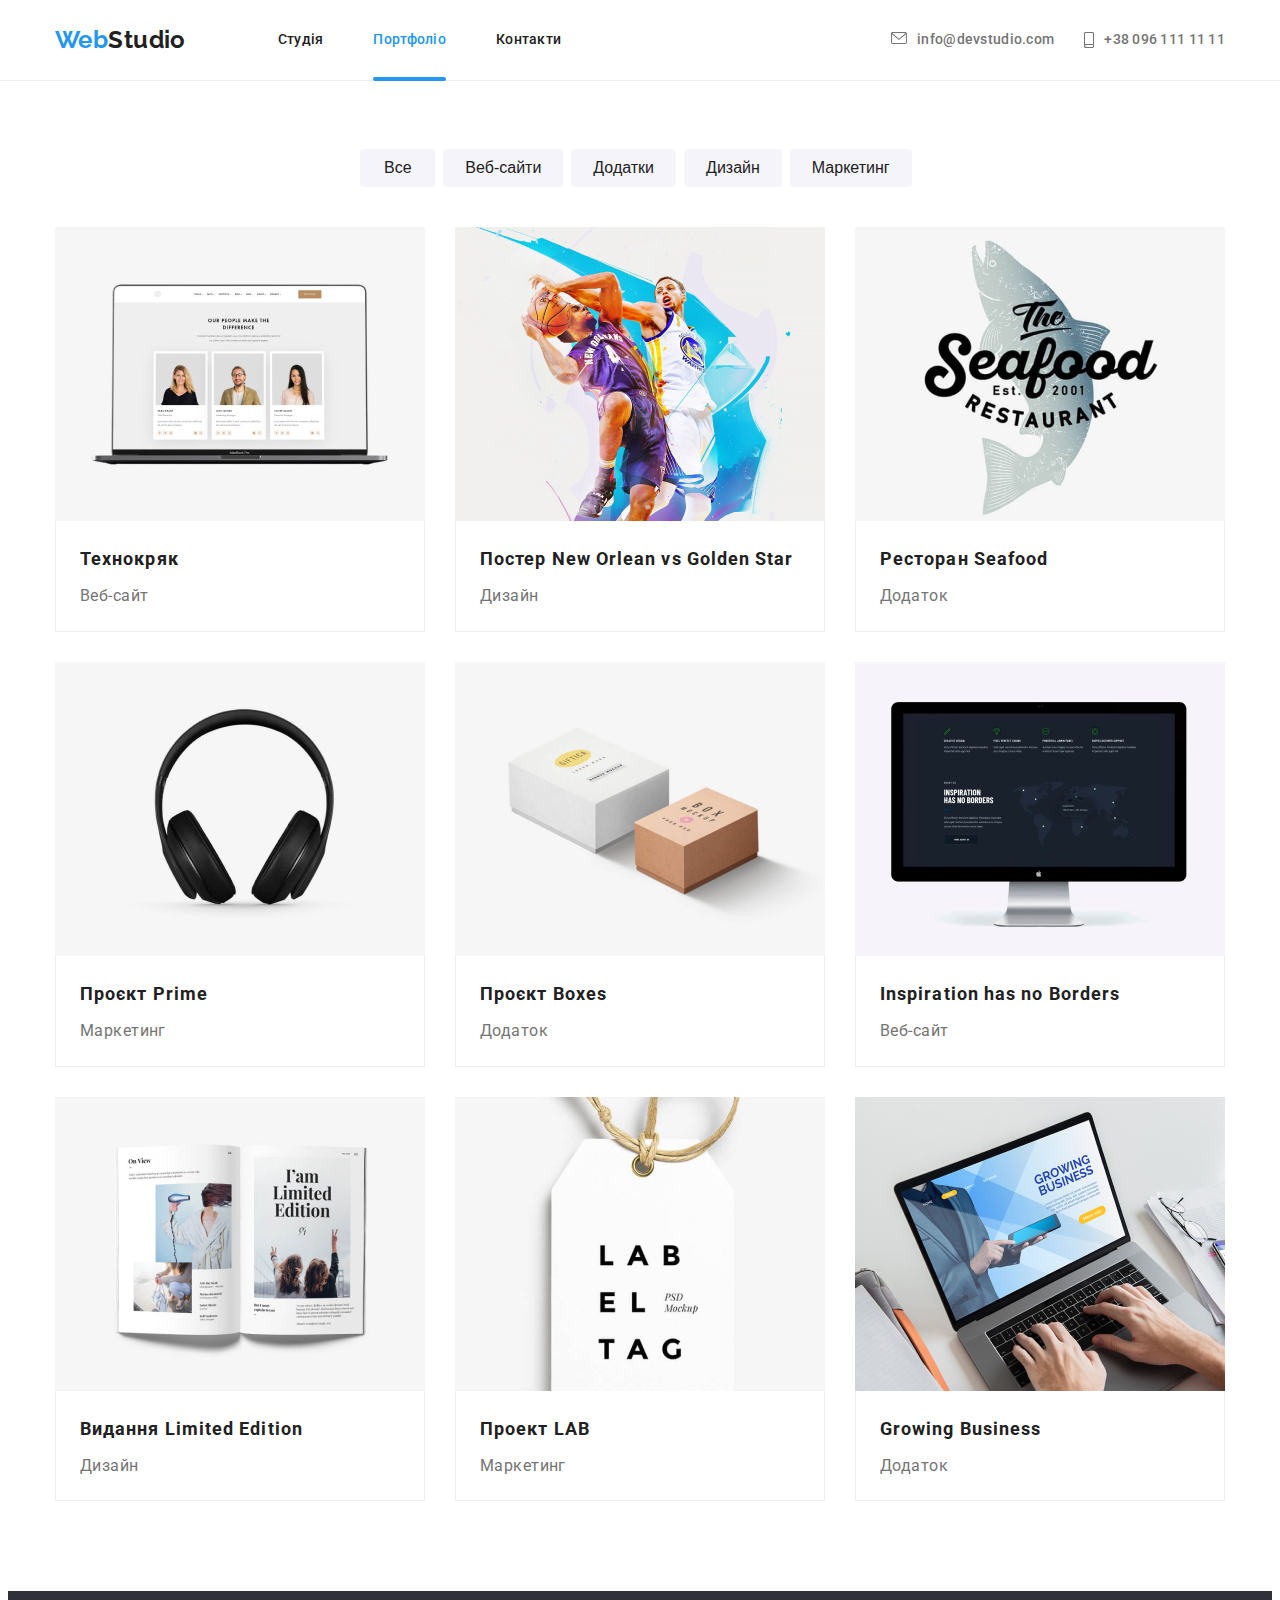
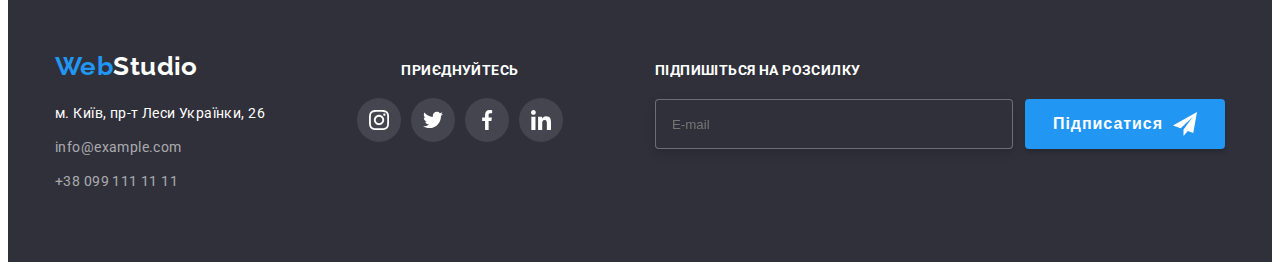
==== commit 0db06733: "commit" ====
--- a/portfolio.html
+++ b/portfolio.html
@@ -147,6 +147,10 @@
               <a href="#" target="_blank" class="gallery_link link">
                 <div class="gallery_img_bloc">
                   <img
+                    srcset="
+                      ./images/portfolio_img/techokriak@2x.jpg 2x,
+                      ./images/portfolio_img/techokriak@3x.jpg 3x
+                    "
                     src="./images/portfolio_img/techokriak.jpg"
                     alt="Відкрита сторінка сайту Технокряк на ноутбуці"
                     class="gallery_img"
@@ -171,6 +175,10 @@
               <a href="#" target="_blank" class="gallery_link link">
                 <div class="gallery_img_bloc">
                   <img
+                    srcset="
+                      ./images/portfolio_img/poster@2x.jpg 2x,
+                      ./images/portfolio_img/poster@3x.jpg 3x
+                    "
                     src="./images/portfolio_img/poster.jpg"
                     alt="Баскетболісти команд Нового Орлеану та Золотої Зірки в бородьбі за м'яч"
                     class="gallery_img"
@@ -195,6 +203,10 @@
               <a href="#" target="_blank" class="gallery_link link">
                 <div class="gallery_img_bloc">
                   <img
+                    srcset="
+                      ./images/portfolio_img/seefood@2x.jpg 2x,
+                      ./images/portfolio_img/seefood@3x.jpg 3x
+                    "
                     src="./images/portfolio_img/seefood.jpg"
                     alt="Назва ресторану з картинкою форелі на задньому плані"
                     class="gallery_img"
@@ -219,6 +231,10 @@
               <a href="#" target="_blank" class="gallery_link link">
                 <div class="gallery_img_bloc">
                   <img
+                    srcset="
+                      ./images/portfolio_img/prime@2x.jpg 2x,
+                      ./images/portfolio_img/prime@3x.jpg 3x
+                    "
                     src="./images/portfolio_img/prime.jpg"
                     alt="Студійні навушники чорного кольору"
                     class="gallery_img"
@@ -243,6 +259,10 @@
               <a href="#" target="_blank" class="gallery_link link">
                 <div class="gallery_img_bloc">
                   <img
+                    srcset="
+                      ./images/portfolio_img/boxes@2x.jpg 2x,
+                      ./images/portfolio_img/boxes@3x.jpg 3x
+                    "
                     src="./images/portfolio_img/boxes.jpg"
                     alt="Біла та коричнева коробки лежать поряд"
                     class="gallery_img"
@@ -267,6 +287,10 @@
               <a href="#" target="_blank" class="gallery_link link">
                 <div class="gallery_img_bloc">
                   <img
+                    srcset="
+                      ./images/portfolio_img/no_borders@2x.jpg 2x,
+                      ./images/portfolio_img/no_borders@3x.jpg 3x
+                    "
                     src="./images/portfolio_img/no_borders.jpg"
                     alt="Монітор з написом, натхнення не має кордонів"
                     class="gallery_img"
@@ -291,6 +315,10 @@
               <a href="#" target="_blank" class="gallery_link link">
                 <div class="gallery_img_bloc">
                   <img
+                    srcset="
+                      ./images/portfolio_img/book@2x.jpg 2x,
+                      ./images/portfolio_img/book@3x.jpg 3x
+                    "
                     src="./images/portfolio_img/book.jpg"
                     alt="Розгорнута книга з заголовком, Я обмежене видання"
                     class="gallery_img"
@@ -315,6 +343,10 @@
               <a href="#" target="_blank" class="gallery_link link">
                 <div class="gallery_img_bloc">
                   <img
+                    srcset="
+                      ./images/portfolio_img/lab_project@2x.jpg 2x,
+                      ./images/portfolio_img/lab_project@3x.jpg 3x
+                    "
                     src="./images/portfolio_img/lab_project.jpg"
                     alt="Біла бірка на крафтовій мотузочці"
                     class="gallery_img"
@@ -339,6 +371,10 @@
               <a href="#" target="_blank" class="gallery_link link">
                 <div class="gallery_img_bloc">
                   <img
+                    srcset="
+                      ./images/portfolio_img/groing_business@2x.jpg 2x,
+                      ./images/portfolio_img/groing_business@3x.jpg 3x
+                    "
                     src="./images/portfolio_img/groing_business.jpg"
                     alt="Відкритий ноутбук з написом, Зростаючий бізнес"
                     class="gallery_img"
--- a/css/main.min.css
+++ b/css/main.min.css
@@ -1 +1 @@
-html{-webkit-box-sizing:border-box;box-sizing:border-box}*,*::after,*::before{-webkit-box-sizing:border-box;box-sizing:border-box}h1,h2,h3,h4,ul,p,b,input,textarea{margin-bottom:0;margin-top:0;padding:0}:root{--primary-background-color: #FFFFFF;--second-primary-background: #2F303A;--background-section-color: #F5F4FA;--background-color: #757575;--accent-color: #2196F3;--primary-text-white: #FFFFFF;--primary-text-black: #212121;--second-text-gray: #757575;--second-text-gray-alfa-chenel: rgba(255, 255, 255, 0.6);--border-color: #EEEEEE;--border-bottom-color-header: #ECECEC;--background-button-hover: #188CE8;--features-title-background-before: #F5F4FA;--clients-link-color: #AFB1B8;--team-link-color: #AFB1B8;--background-soc-link-footer: rgba(255, 255, 255, 0.1);--background-gallery-item-hover: rgba(33, 150, 243, 0.9);--background-backdrop: rgba(0, 0, 0, 0.2);--background-modal-window: #FFFFFF;--background-case_bloc_title: rgba(47, 48, 58, 0.8)}body{font-size:14px;font-family:"Roboto",sans-serif;line-height:1.14;letter-spacing:.03em;color:var(--second-text-gray);background-color:var(--primary-background-color);padding-top:60px}img{width:100%;max-width:100%;height:auto}.link{text-decoration:none}.list{list-style-type:none}@media screen and (min-width: 768px){body{padding-top:80.67px}}@media screen and (min-width: 1200px){body{padding-top:80px}}.hidden_title{position:absolute;white-space:nowrap;width:1px;height:1px;overflow:hidden;border:0;padding:0;clip:rect(0 0 0 0);-webkit-clip-path:inset(50%);clip-path:inset(50%);margin:-1px}.container{padding-left:15px;padding-right:15px;margin:0 auto;width:100%;max-width:100%}@media screen and (min-width: 480px){.container{width:480px}}@media screen and (min-width: 768px){.container{width:768px}}@media screen and (min-width: 1200px){.container{width:1200px}}.header{position:fixed;z-index:2;top:0;left:0;background-color:var(--primary-background-color);border-bottom:1px solid var(--border-bottom-color-header);width:100%;padding:10px 15px}.header__nav{display:-webkit-box;display:-ms-flexbox;display:flex;-webkit-box-align:center;-ms-flex-align:center;align-items:center}.header__logo{font-family:"Raleway",sans-serif;font-weight:700;font-size:24px;line-height:1.16;color:var(--primary-text-black);display:block}.header__logo__firstp{color:var(--accent-color)}.header__list,.header__contacts__list{display:none}@media screen and (min-width: 768px){.header{padding:20px 0}.header__container__nav{display:-webkit-box;display:-ms-flexbox;display:flex;-webkit-box-align:center;-ms-flex-align:center;align-items:center}.header__nav .header__logo{margin-right:87px}.header__list{display:-webkit-box;display:-ms-flexbox;display:flex}.header__item{position:relative;margin-right:50px}.header__item:last-child{margin-right:0}.header__link{font-weight:500;line-height:1.14;letter-spacing:.02em;color:var(--primary-text-black);display:block;-webkit-transition:color 250ms cubic-bezier(0.4, 0, 0.2, 1);transition:color 250ms cubic-bezier(0.4, 0, 0.2, 1)}.header__link:hover,.header__link:focus{color:var(--accent-color)}.header__contacts__list{display:-webkit-box;display:-ms-flexbox;display:flex;-webkit-box-orient:vertical;-webkit-box-direction:normal;-ms-flex-direction:column;flex-direction:column;margin-left:auto}.header__contacts__list .header__contacts__item{margin-bottom:10px}.header__contacts__list .header__contacts__item:last-child{margin-bottom:0}.header__contacts__link{font-weight:500;font-size:12px;line-height:1.14;letter-spacing:.02em;color:var(--second-text-gray);display:-webkit-box;display:-ms-flexbox;display:flex;fill:currentColor;-webkit-transition:color 250ms cubic-bezier(0.4, 0, 0.2, 1);transition:color 250ms cubic-bezier(0.4, 0, 0.2, 1)}.header__contacts__link:hover,.header__contacts__link:focus{color:var(--accent-color)}.header__contacts__icon{display:-webkit-box;display:-ms-flexbox;display:flex;margin-right:10px}.smartphone{width:10px;height:16px}.envelope{width:16px;height:12px}}@media screen and (min-width: 1200px){.header{padding:26px 0}.header__nav .header__logo{margin-right:92px}.header__contacts__list{-webkit-box-orient:horizontal;-webkit-box-direction:normal;-ms-flex-direction:row;flex-direction:row}.header__contacts__list .header__contacts__item{text-align:center;margin-bottom:0;margin-right:30px}.header__contacts__list .header__contacts__item:last-child{margin-right:0}.header__contacts__link{font-size:14px}}.header__menu__btn{display:-webkit-box;display:-ms-flexbox;display:flex;margin:0;padding:0;border:none;background-color:rgba(0,0,0,0);margin-left:auto;cursor:pointer;fill:currentColor;-webkit-transition:color 250ms cubic-bezier(0.4, 0, 0.2, 1);transition:color 250ms cubic-bezier(0.4, 0, 0.2, 1)}.header__menu__btn:hover{color:var(--accent-color)}.header__mobile__menu{position:absolute;top:0;right:0;width:100vw;height:100vh;background-color:var(--primary-background-color);padding:10px 15px 48px 40px;-webkit-transform:translateX(101%);transform:translateX(101%);-webkit-transition:-webkit-transform 250ms cubic-bezier(0.4, 0, 0.2, 1);transition:-webkit-transform 250ms cubic-bezier(0.4, 0, 0.2, 1);transition:transform 250ms cubic-bezier(0.4, 0, 0.2, 1);transition:transform 250ms cubic-bezier(0.4, 0, 0.2, 1), -webkit-transform 250ms cubic-bezier(0.4, 0, 0.2, 1)}.header__mobile__menu.is-open{display:block;-webkit-transform:translateX(0);transform:translateX(0)}.mobile__menu__wrapper{display:-webkit-box;display:-ms-flexbox;display:flex;height:100%;-webkit-box-orient:vertical;-webkit-box-direction:normal;-ms-flex-direction:column;flex-direction:column;-webkit-box-pack:justify;-ms-flex-pack:justify;justify-content:space-between}.mobile__menu__nav__item{margin-bottom:32px}.mobile__menu__nav__item:last-child{margin-bottom:0}.mobile__menu__nav__link{font-weight:500;font-size:40px;line-height:1.17;letter-spacing:.02em;color:var(--primary-text-black);-webkit-transition:color 250ms cubic-bezier(0.4, 0, 0.2, 1);transition:color 250ms cubic-bezier(0.4, 0, 0.2, 1)}.mobile__menu__nav__link:hover,.mobile__menu__nav__link:focus{color:var(--accent-color)}.mobile__menu__contact__list__item{margin-bottom:32px}.mobile__menu__contact__list__item:last-child{margin-bottom:64px}.mobile__menu__contact__list__item .contact__tel__link{font-weight:500;font-size:34px;line-height:1.17;letter-spacing:.02em;color:var(--accent-color)}.mobile__menu__contact__list__item .contact__mail__link{font-weight:500;font-size:24px;line-height:28px;letter-spacing:.02em;color:var(--second-text-gray)}.mobile__menu__soc__list{display:-webkit-box;display:-ms-flexbox;display:flex;-webkit-box-orient:horizontal;-webkit-box-direction:normal;-ms-flex-direction:row;flex-direction:row;-ms-flex-wrap:wrap;flex-wrap:wrap;margin-bottom:48px}.mobile__menu__soc__list__item{margin-right:10px;border-right:solid 1px rgba(33,33,33,.2);padding-right:10px}.mobile__menu__soc__list__item:last-child{margin-right:0;border-right:solid 0px rgba(33,33,33,.2);padding-right:0}.mobile__menu__soc__list__item .soc__link{font-weight:500;font-size:18px;line-height:1.22;letter-spacing:.02em;color:var(--accent-color)}@media screen and (min-width: 768px){.header__menu__btn,.header__mobile__menu{display:none}}.active_page{display:none}@media screen and (min-width: 768px){.active_page{display:block;color:var(--accent-color)}.active_page::after{position:absolute;content:"";width:100%;height:4px;left:0px;top:45px;background:var(--accent-color);border-radius:2px}}@media screen and (min-width: 1200px){.active_page{display:block;color:var(--accent-color)}.active_page::after{position:absolute;content:"";width:100%;height:4px;left:0px;top:45px;background:var(--accent-color);border-radius:2px}}.hero{background-color:var(--second-primary-background);width:100%;min-height:400px;padding-top:118px;margin-left:auto;margin-right:auto;background-image:-webkit-gradient(linear, left top, left bottom, from(rgba(47, 48, 58, 0.4)), to(rgba(47, 48, 58, 0.4))),url("../images/img-hero-mobile.jpg");background-image:linear-gradient(rgba(47, 48, 58, 0.4), rgba(47, 48, 58, 0.4)),url("../images/img-hero-mobile.jpg");background-position:center}.hero__title{font-weight:900;font-size:26px;line-height:1.61;text-align:center;letter-spacing:.06em;text-transform:uppercase;color:var(--primary-background-color);max-width:360px;margin-bottom:30px;margin-left:auto;margin-right:auto}.hero__button{min-width:200px;border-radius:4px;border:rgba(0,0,0,0);padding:10px 32px;-webkit-box-shadow:0px 4px 4px rgba(0,0,0,.15);box-shadow:0px 4px 4px rgba(0,0,0,.15);margin-left:auto;margin-right:auto;font-weight:700;font-size:16px;line-height:1.84;display:-webkit-box;display:-ms-flexbox;display:flex;-webkit-box-align:center;-ms-flex-align:center;align-items:center;text-align:center;letter-spacing:.06em;color:var(--primary-text-white);background-color:var(--accent-color);cursor:pointer;-webkit-transition:color 250ms cubic-bezier(0.4, 0, 0.2, 1),border-radius 250ms cubic-bezier(0.4, 0, 0.2, 1),-webkit-box-shadow 250ms cubic-bezier(0.4, 0, 0.2, 1);transition:color 250ms cubic-bezier(0.4, 0, 0.2, 1),border-radius 250ms cubic-bezier(0.4, 0, 0.2, 1),-webkit-box-shadow 250ms cubic-bezier(0.4, 0, 0.2, 1);transition:color 250ms cubic-bezier(0.4, 0, 0.2, 1),box-shadow 250ms cubic-bezier(0.4, 0, 0.2, 1),border-radius 250ms cubic-bezier(0.4, 0, 0.2, 1);transition:color 250ms cubic-bezier(0.4, 0, 0.2, 1),box-shadow 250ms cubic-bezier(0.4, 0, 0.2, 1),border-radius 250ms cubic-bezier(0.4, 0, 0.2, 1),-webkit-box-shadow 250ms cubic-bezier(0.4, 0, 0.2, 1)}.hero__button:hover,.hero__button:focus{background:var(--background-button-hover);-webkit-box-shadow:0px 4px 4px rgba(0,0,0,.15);box-shadow:0px 4px 4px rgba(0,0,0,.15);border-radius:4px}@media screen and (min-width: 480px){.hero{width:480px;background-repeat:no-repeat}}@media screen and (min-width: 768px){.hero{width:768px;background-image:-webkit-gradient(linear, left top, left bottom, from(rgba(47, 48, 58, 0.4)), to(rgba(47, 48, 58, 0.4))),url(../images/img-hero-tablet.jpg);background-image:linear-gradient(rgba(47, 48, 58, 0.4), rgba(47, 48, 58, 0.4)),url(../images/img-hero-tablet.jpg)}}@media screen and (min-width: 1200px){.hero{width:100%;height:600px;background-image:-webkit-gradient(linear, left top, left bottom, from(rgba(47, 48, 58, 0.4)), to(rgba(47, 48, 58, 0.4))),url(../images/img-hero-desk.jpg);background-image:linear-gradient(rgba(47, 48, 58, 0.4), rgba(47, 48, 58, 0.4)),url(../images/img-hero-desk.jpg);background-position:center;margin-left:auto;margin-right:auto}.hero__title{font-size:44px;line-height:1.36;max-width:696px;margin-left:auto;margin-right:auto}}@media screen and (min-width: 1600px){.hero{width:1600px;height:600px;background-image:-webkit-gradient(linear, left top, left bottom, from(rgba(47, 48, 58, 0.4)), to(rgba(47, 48, 58, 0.4))),url(../images/img-hero-desk.jpg);background-image:linear-gradient(rgba(47, 48, 58, 0.4), rgba(47, 48, 58, 0.4)),url(../images/img-hero-desk.jpg)}}.features__list{margin-left:auto;margin-right:auto;padding-top:30px;padding-bottom:30px}.features__list__item{display:-webkit-box;display:-ms-flexbox;display:flex;-webkit-box-orient:vertical;-webkit-box-direction:normal;-ms-flex-direction:column;flex-direction:column;margin-bottom:30px}.features__icon__svg{display:-webkit-box;display:-ms-flexbox;display:flex;height:120px;background:var(--features-title-background-before);border-radius:4px;-webkit-box-align:center;-ms-flex-align:center;align-items:center;-ms-flex-pack:distribute;justify-content:space-around;margin-bottom:30px}.features__title{display:inline-block;font-weight:700;font-size:14px;line-height:1.14;letter-spacing:.03em;text-transform:uppercase;color:var(--primary-text-black);margin-bottom:10px;margin-left:auto;margin-right:auto}.features__description{line-height:1.71}@media screen and (min-width: 768px){.features__list{display:-webkit-box;display:-ms-flexbox;display:flex;-ms-flex-wrap:wrap;flex-wrap:wrap;-webkit-box-pack:justify;-ms-flex-pack:justify;justify-content:space-between;padding-top:60px;padding-bottom:60px}.features__list__item{display:-webkit-box;display:-ms-flexbox;display:flex;-webkit-box-orient:vertical;-webkit-box-direction:normal;-ms-flex-direction:column;flex-direction:column;margin-bottom:60px;width:354px}.features__list .features__list__item:nth-child(n+3){margin-bottom:0}}@media screen and (min-width: 1200px){.features__list{display:-webkit-box;display:-ms-flexbox;display:flex;-ms-flex-wrap:nowrap;flex-wrap:nowrap;-webkit-box-pack:justify;-ms-flex-pack:justify;justify-content:space-between;padding-top:60px;padding-bottom:60px}.features__list__item{display:-webkit-box;display:-ms-flexbox;display:flex;-webkit-box-orient:vertical;-webkit-box-direction:normal;-ms-flex-direction:column;flex-direction:column;margin-bottom:0;width:270px}}.case{display:none}@media screen and (min-width: 1200px){.case{display:-webkit-box;display:-ms-flexbox;display:flex;padding-top:94px;padding-bottom:94px}.case__list{display:-webkit-box;display:-ms-flexbox;display:flex;-ms-flex-wrap:wrap;flex-wrap:wrap}.case__list__item{margin-right:30px}.case__list__item:nth-child(3n){margin-right:0}.case__title{font-weight:700;font-size:36px;line-height:1.16;text-align:center;color:var(--primary-text-black);margin-bottom:50px}.case__list__item__wrapper{display:block;position:relative}.case__position__bloc{position:absolute;bottom:3px;left:0;width:100%;min-height:70px;background:var(--background-case_bloc_title)}.case__position__bloc__title{position:absolute;top:50%;left:50%;-webkit-transform:translate(-50%, -50%);transform:translate(-50%, -50%);font-weight:700;line-height:1.14;text-transform:uppercase;color:var(--primary-text-white);white-space:nowrap}}.team_first_title{font-weight:700;font-size:28px;line-height:1.17;text-align:center;color:var(--primary-text-black);margin-bottom:30px}.team_list{display:-webkit-box;display:-ms-flexbox;display:flex;-ms-flex-wrap:wrap;flex-wrap:wrap}.team{background-color:var(--background-section-color)}.team_item{background-color:var(--primary-background-color);width:100%;-webkit-box-shadow:0px 1px 3px rgba(0,0,0,.12),0px 1px 1px rgba(0,0,0,.14),0px 2px 1px rgba(0,0,0,.2);box-shadow:0px 1px 3px rgba(0,0,0,.12),0px 1px 1px rgba(0,0,0,.14),0px 2px 1px rgba(0,0,0,.2);border-radius:0px 0px 4px 4px;margin-bottom:30px}.team .team_item:last-child{margin-bottom:60px}.team_text{padding:30px 32px 30px 32px}.team_title{font-weight:500;font-size:19px;line-height:1.18;text-align:center;color:var(--primary-text-black);margin-bottom:10px}.team_position{font-size:16px;line-height:1.18;text-align:center;margin-bottom:16px}.team_soc{display:-webkit-box;display:-ms-flexbox;display:flex;-webkit-box-pack:center;-ms-flex-pack:center;justify-content:center;gap:10px}.team_soc_link{display:-webkit-box;display:-ms-flexbox;display:flex;width:44px;height:44px;border-radius:50%;-webkit-box-align:center;-ms-flex-align:center;align-items:center;-webkit-box-pack:center;-ms-flex-pack:center;justify-content:center;color:var(--team-link-color);fill:currentColor;-webkit-transition:color 250ms cubic-bezier(0.4, 0, 0.2, 1),background-color 250ms cubic-bezier(0.4, 0, 0.2, 1);transition:color 250ms cubic-bezier(0.4, 0, 0.2, 1),background-color 250ms cubic-bezier(0.4, 0, 0.2, 1)}.team_soc_link:hover,.team_soc_link:focus{background-color:var(--accent-color);color:var(--primary-text-white)}@media screen and (min-width: 768px){.team{padding-top:60px;padding-bottom:60px}.team_list{display:-webkit-box;display:-ms-flexbox;display:flex;-ms-flex-wrap:wrap;flex-wrap:wrap;-ms-flex-pack:distribute;justify-content:space-around}.team_list .team_item{width:354px}.team_list .team_item:nth-child(n+3){margin-bottom:0}}@media screen and (min-width: 1200px){.team{padding-top:94px;padding-bottom:94px}.team_first_title{font-size:33px;line-height:1.16;margin-bottom:50px}.team_list{display:-webkit-box;display:-ms-flexbox;display:flex;-ms-flex-wrap:nowrap;flex-wrap:nowrap;-ms-flex-pack:distribute;justify-content:space-around}.team_list .team_item{width:270px;margin-bottom:0}}.clients{padding-top:60px;padding-bottom:60px}.clients_title{font-weight:700;font-size:28px;line-height:1.17;text-align:center;color:#212121;margin-bottom:30px}.clients_list{margin-left:-15px;margin-right:-15px;display:-webkit-box;display:-ms-flexbox;display:flex;-ms-flex-wrap:wrap;flex-wrap:wrap;-webkit-box-pack:center;-ms-flex-pack:center;justify-content:center}.clients_item{margin-bottom:30px;margin-left:15px;margin-right:15px}.clients_item:last-child{margin-bottom:0}.clients_link{display:-webkit-box;display:-ms-flexbox;display:flex;width:210px;height:92px;border:1px solid var(--clients-link-color);border-radius:4px;-webkit-box-align:center;-ms-flex-align:center;align-items:center;-ms-flex-pack:distribute;justify-content:space-around;color:var(--team-link-color);fill:currentColor;-webkit-transition:color 250ms cubic-bezier(0.4, 0, 0.2, 1),border 250ms cubic-bezier(0.4, 0, 0.2, 1);transition:color 250ms cubic-bezier(0.4, 0, 0.2, 1),border 250ms cubic-bezier(0.4, 0, 0.2, 1)}.clients_link:hover,.clients_link:focus{border:1px solid var(--accent-color);color:var(--accent-color)}@media screen and (min-width: 480px){.clients_item:nth-child(n+5){margin-bottom:0}.clients_list{-ms-flex-pack:distribute;justify-content:space-around}}@media screen and (min-width: 768px){.clients_item:nth-child(n+4){margin-bottom:0}.clients_link{width:226px}}@media screen and (min-width: 1200px){.clients_item{margin-bottom:0}.clients_link{width:170px}}.footer{background-color:var(--second-primary-background);padding:60px 0}.address_section{text-align:center;margin-bottom:60px}.footer_logo{display:block;font-family:"Raleway",sans-serif;font-weight:700;font-size:26px;line-height:1.19;color:var(--primary-text-white);margin-bottom:20px}.footer_logo_firstp{color:var(--accent-color)}.address_map{font-style:normal;line-height:1.71;color:var(--primary-text-white);-webkit-transition:color 250ms cubic-bezier(0.4, 0, 0.2, 1);transition:color 250ms cubic-bezier(0.4, 0, 0.2, 1)}.address_link{font-style:normal;line-height:1.71;color:var(--second-text-gray-alfa-chenel);-webkit-transition:color 250ms cubic-bezier(0.4, 0, 0.2, 1);transition:color 250ms cubic-bezier(0.4, 0, 0.2, 1)}.address_item{margin-bottom:10px}.address_map:hover,.address_map:focus,.address_link:hover,.address_link:focus{color:var(--accent-color)}.footer_title_soc{font-weight:700;line-height:16px;text-transform:uppercase;color:var(--primary-text-white);margin-bottom:20px;text-align:center}.footer_list_soc{display:-webkit-box;display:-ms-flexbox;display:flex;gap:10px;margin-bottom:60px;-webkit-box-pack:center;-ms-flex-pack:center;justify-content:center}.footer_soc_link{display:-webkit-box;display:-ms-flexbox;display:flex;width:44px;height:44px;background:var(--background-soc-link-footer);border-radius:50%;-webkit-box-align:center;-ms-flex-align:center;align-items:center;-ms-flex-pack:distribute;justify-content:space-around;color:var(--primary-background-color);fill:currentColor;-webkit-transition:background-color 250ms cubic-bezier(0.4, 0, 0.2, 1);transition:background-color 250ms cubic-bezier(0.4, 0, 0.2, 1)}.footer_soc_link:hover,.footer_soc_link:focus{background-color:var(--accent-color)}.bloc_form_subscription{text-align:center}.title_subscription{font-weight:700;font-size:14px;line-height:1.14;letter-spacing:.03em;text-transform:uppercase;color:var(--primary-text-white);margin-bottom:20px}.email_subscription{width:100%;padding:15px 16px;border:1px solid rgba(255,255,255,.3);-webkit-filter:drop-shadow(0px 4px 4px rgba(0, 0, 0, 0.15));filter:drop-shadow(0px 4px 4px rgba(0, 0, 0, 0.15));border-radius:4px;background-color:var(--second-primary-background);margin-bottom:20px}.buttom_subscription{padding:10px 28px;min-height:50px;background:var(--accent-color);-webkit-box-shadow:0px 4px 4px rgba(0,0,0,.15);box-shadow:0px 4px 4px rgba(0,0,0,.15);border-radius:4px;border:rgba(0,0,0,0);font-weight:700;font-size:16px;line-height:.53;display:-webkit-box;display:-ms-flexbox;display:flex;-webkit-box-align:center;-ms-flex-align:center;align-items:center;text-align:center;letter-spacing:.06em;cursor:pointer;color:var(--primary-text-white);-webkit-transition:color 250ms cubic-bezier(0.4, 0, 0.2, 1),border-radius 250ms cubic-bezier(0.4, 0, 0.2, 1),-webkit-box-shadow 250ms cubic-bezier(0.4, 0, 0.2, 1);transition:color 250ms cubic-bezier(0.4, 0, 0.2, 1),border-radius 250ms cubic-bezier(0.4, 0, 0.2, 1),-webkit-box-shadow 250ms cubic-bezier(0.4, 0, 0.2, 1);transition:color 250ms cubic-bezier(0.4, 0, 0.2, 1),box-shadow 250ms cubic-bezier(0.4, 0, 0.2, 1),border-radius 250ms cubic-bezier(0.4, 0, 0.2, 1);transition:color 250ms cubic-bezier(0.4, 0, 0.2, 1),box-shadow 250ms cubic-bezier(0.4, 0, 0.2, 1),border-radius 250ms cubic-bezier(0.4, 0, 0.2, 1),-webkit-box-shadow 250ms cubic-bezier(0.4, 0, 0.2, 1);margin-left:auto;margin-right:auto}.buttom_subscription:hover,.buttom_subscription:focus{background:var(--background-button-hover);-webkit-box-shadow:0px 4px 4px rgba(0,0,0,.15);box-shadow:0px 4px 4px rgba(0,0,0,.15);border-radius:4px}.icon_form_button{fill:var(--primary-text-white);margin-left:10px}@media screen and (min-width: 768px){.address_wrapper{display:-webkit-box;display:-ms-flexbox;display:flex;-webkit-box-align:baseline;-ms-flex-align:baseline;align-items:baseline;padding-left:61px;padding-right:74px;-webkit-box-pack:justify;-ms-flex-pack:justify;justify-content:space-between;margin-bottom:60px}.address_section{display:block;width:232px;-webkit-box-orient:horizontal;-webkit-box-direction:normal;-ms-flex-direction:row;flex-direction:row;margin-bottom:0}.address_soc_link{display:-webkit-box;display:-ms-flexbox;display:flex;-webkit-box-orient:vertical;-webkit-box-direction:normal;-ms-flex-direction:column;flex-direction:column;width:206px}.footer_list_soc{margin-bottom:0}.email_subscription{width:450px}}@media screen and (min-width: 1200px){.container_footer{display:-webkit-box;display:-ms-flexbox;display:flex;-webkit-box-orient:horizontal;-webkit-box-direction:normal;-ms-flex-direction:row;flex-direction:row;-webkit-box-pack:justify;-ms-flex-pack:justify;justify-content:space-between;-webkit-box-align:baseline;-ms-flex-align:baseline;align-items:baseline}.address_wrapper{padding:0;margin-bottom:0;-webkit-box-pack:left;-ms-flex-pack:left;justify-content:left}.address_section{margin-right:70px;text-align:start}.bloc_form_subscription{text-align:start}.buttom_subscription{margin-left:0;margin-right:0}.form_subscription{display:-webkit-box;display:-ms-flexbox;display:flex}.email_subscription{margin-bottom:0;width:358px;margin-right:12px}}.gallery{padding-top:60px}.filter_list{margin-bottom:40px;display:-webkit-box;display:-ms-flexbox;display:flex;-webkit-box-pack:start;-ms-flex-pack:start;justify-content:start;max-width:325px;-ms-flex-wrap:wrap;flex-wrap:wrap}.filter_list .filter_item{margin-right:8px;margin-bottom:15px}.filter_list .filter_item:nth-child(1n+4){margin-bottom:0}.filter_list .filter_item:nth-child(4n){margin-right:0}.filter_list .filter_item:last-child{margin-right:0}.filter_button{font-weight:500;font-size:16px;line-height:1.62;text-align:center;color:var(--primary-text-black);background-color:var(--background-section-color);border-radius:4px;border:var(--accent-color);padding:6px 22px;min-width:75px;-webkit-transition:color 250ms cubic-bezier(0.4, 0, 0.2, 1),cursor 250ms cubic-bezier(0.4, 0, 0.2, 1),background-color 250ms cubic-bezier(0.4, 0, 0.2, 1),-webkit-box-shadow 250ms cubic-bezier(0.4, 0, 0.2, 1);transition:color 250ms cubic-bezier(0.4, 0, 0.2, 1),cursor 250ms cubic-bezier(0.4, 0, 0.2, 1),background-color 250ms cubic-bezier(0.4, 0, 0.2, 1),-webkit-box-shadow 250ms cubic-bezier(0.4, 0, 0.2, 1);transition:box-shadow 250ms cubic-bezier(0.4, 0, 0.2, 1),color 250ms cubic-bezier(0.4, 0, 0.2, 1),cursor 250ms cubic-bezier(0.4, 0, 0.2, 1),background-color 250ms cubic-bezier(0.4, 0, 0.2, 1);transition:box-shadow 250ms cubic-bezier(0.4, 0, 0.2, 1),color 250ms cubic-bezier(0.4, 0, 0.2, 1),cursor 250ms cubic-bezier(0.4, 0, 0.2, 1),background-color 250ms cubic-bezier(0.4, 0, 0.2, 1),-webkit-box-shadow 250ms cubic-bezier(0.4, 0, 0.2, 1)}.filter_button:hover,.filter_button:focus,.filter_button:active{-webkit-box-shadow:0px 3px 1px rgba(0,0,0,.1),0px 1px 2px rgba(0,0,0,.08),0px 2px 2px rgba(0,0,0,.12);box-shadow:0px 3px 1px rgba(0,0,0,.1),0px 1px 2px rgba(0,0,0,.08),0px 2px 2px rgba(0,0,0,.12);color:var(--primary-text-white);background-color:var(--accent-color);cursor:pointer}@media screen and (min-width: 480px){.filter_list .filter_item:nth-child(1n+4){margin-bottom:0;margin-right:8px}.filter_list .filter_item:nth-child(3n){margin-right:0}.filter_list .filter_item:last-child{margin-right:0}}@media screen and (min-width: 768px){.filter_list{-webkit-box-pack:center;-ms-flex-pack:center;justify-content:center;max-width:100%;-ms-flex-wrap:nowrap;flex-wrap:nowrap}.filter_list .filter_item{margin-bottom:0}.filter_list .filter_item:nth-child(1n+4){margin-bottom:0;margin-right:8px}.filter_list .filter_item:nth-child(3n){margin-right:8px}}.gallery_list{width:100%;margin-bottom:60px}.gallery_list .gallery_item{width:100%;margin-bottom:30px}.gallery_list .gallery_item:last-child{margin-bottom:0}.gallery_link{display:block;-webkit-transition:-webkit-box-shadow 250ms cubic-bezier(0.4, 0, 0.2, 1);transition:-webkit-box-shadow 250ms cubic-bezier(0.4, 0, 0.2, 1);transition:box-shadow 250ms cubic-bezier(0.4, 0, 0.2, 1);transition:box-shadow 250ms cubic-bezier(0.4, 0, 0.2, 1), -webkit-box-shadow 250ms cubic-bezier(0.4, 0, 0.2, 1)}.gallery_img_bloc{display:block;position:relative;overflow:hidden}.img_bloc_hidden{position:absolute;left:0;top:0;width:100%;height:100%;background-color:var(--background-gallery-item-hover);padding:63px 24px;-webkit-transform:translateY(101%);transform:translateY(101%);-webkit-transition:-webkit-transform 250ms cubic-bezier(0.4, 0, 0.2, 1);transition:-webkit-transform 250ms cubic-bezier(0.4, 0, 0.2, 1);transition:transform 250ms cubic-bezier(0.4, 0, 0.2, 1);transition:transform 250ms cubic-bezier(0.4, 0, 0.2, 1), -webkit-transform 250ms cubic-bezier(0.4, 0, 0.2, 1)}.img_paragraf_hidden{font-size:18px;line-height:28px;color:var(--primary-text-white)}.gallery_link:hover .img_bloc_hidden,.gallery_link:focus .img_bloc_hidden{-webkit-transform:translateY(0);transform:translateY(0)}.gallery_link:hover,.gallery_link:focus{-webkit-box-shadow:0px 1px 1px rgba(0,0,0,.12),0px 4px 4px rgba(0,0,0,.06),1px 4px 6px rgba(0,0,0,.16);box-shadow:0px 1px 1px rgba(0,0,0,.12),0px 4px 4px rgba(0,0,0,.06),1px 4px 6px rgba(0,0,0,.16)}.gallery_img{display:block;max-width:100%;height:auto}.gallery_text{display:block;border:1px solid var(--border-color);border-top:0;padding:20px 24px}.gallery_title{font-weight:700;font-size:18px;line-height:2;letter-spacing:.06em;color:var(--primary-text-black);margin-bottom:4px}.gallery_title_description{font-size:16px;line-height:1.87;color:var(--second-text-gray)}@media screen and (min-width: 768px){.gallery_list{display:-webkit-box;display:-ms-flexbox;display:flex;-ms-flex-wrap:wrap;flex-wrap:wrap;-webkit-box-pack:justify;-ms-flex-pack:justify;justify-content:space-between}.gallery_list .gallery_item{width:354px}.gallery_link{display:-webkit-box;display:-ms-flexbox;display:flex;-webkit-box-orient:vertical;-webkit-box-direction:normal;-ms-flex-direction:column;flex-direction:column;height:100%}.gallery_link .gallery_text{-webkit-box-flex:1;-ms-flex-positive:1;flex-grow:1}}@media screen and (min-width: 1200px){.gallery_link .gallery_text{-webkit-box-flex:0;-ms-flex-positive:0;flex-grow:0}}.backdrop{position:fixed;top:0;left:0;width:100%;height:100%;z-index:3;background:var(--background-backdrop);opacity:1;-webkit-transform:scale(1);transform:scale(1);-webkit-transition:opacity 250ms cubic-bezier(0.4, 0, 0.2, 1),-webkit-transform 250ms cubic-bezier(0.4, 0, 0.2, 1);transition:opacity 250ms cubic-bezier(0.4, 0, 0.2, 1),-webkit-transform 250ms cubic-bezier(0.4, 0, 0.2, 1);transition:transform 250ms cubic-bezier(0.4, 0, 0.2, 1),opacity 250ms cubic-bezier(0.4, 0, 0.2, 1);transition:transform 250ms cubic-bezier(0.4, 0, 0.2, 1),opacity 250ms cubic-bezier(0.4, 0, 0.2, 1),-webkit-transform 250ms cubic-bezier(0.4, 0, 0.2, 1)}.backdrop.is_hidden{opacity:0;pointer-events:none;-webkit-transform:scale(0.5);transform:scale(0.5)}.modal_window{position:absolute;top:50%;left:50%;-webkit-transform:translate(-50%, -50%);transform:translate(-50%, -50%);max-width:450px;min-height:609px;background-color:var(--background-modal-window);-webkit-box-shadow:0px 1px 3px rgba(0,0,0,.12),0px 1px 1px rgba(0,0,0,.14),0px 2px 1px rgba(0,0,0,.2);box-shadow:0px 1px 3px rgba(0,0,0,.12),0px 1px 1px rgba(0,0,0,.14),0px 2px 1px rgba(0,0,0,.2);border-radius:4px;padding:40px;display:-webkit-box;display:-ms-flexbox;display:flex;-webkit-box-orient:vertical;-webkit-box-direction:normal;-ms-flex-direction:column;flex-direction:column}.modal_window_form{display:-webkit-box;display:-ms-flexbox;display:flex;-webkit-box-orient:vertical;-webkit-box-direction:normal;-ms-flex-direction:column;flex-direction:column}.form_title{font-weight:700;font-size:20px;line-height:1.15;text-align:center;color:var(--primary-text-black);margin-bottom:12px}.label_email,.label_comment,.label_name,.label_tell{font-weight:400;font-size:12px;line-height:1.16;margin-bottom:4px}.modal_form_input_name,.modal_form_input_tell,.modal_form_input_email,.textarea_comment{border:1px solid rgba(33,33,33,.2);border-radius:4px;cursor:pointer;-webkit-transition:border-color 250ms cubic-bezier(0.4, 0, 0.2, 1);transition:border-color 250ms cubic-bezier(0.4, 0, 0.2, 1)}.modal_form_input_email,.modal_form_input_tell,.modal_form_input_name{padding:11px 11px 11px 42px;width:100%}.bloc_input_email,.bloc_input_tell,.bloc_input_name{margin-bottom:10px}.bloc_comment{display:-webkit-box;display:-ms-flexbox;display:flex;-webkit-box-orient:vertical;-webkit-box-direction:normal;-ms-flex-direction:column;flex-direction:column;margin-bottom:20px}.textarea_comment{display:block;resize:none}.textarea_comment::-webkit-input-placeholder{font-size:12px;line-height:1.16;letter-spacing:.01em;color:rgba(117,117,117,.5);padding:12px 16px}.textarea_comment::-moz-placeholder{font-size:12px;line-height:1.16;letter-spacing:.01em;color:rgba(117,117,117,.5);padding:12px 16px}.textarea_comment:-ms-input-placeholder{font-size:12px;line-height:1.16;letter-spacing:.01em;color:rgba(117,117,117,.5);padding:12px 16px}.textarea_comment::-ms-input-placeholder{font-size:12px;line-height:1.16;letter-spacing:.01em;color:rgba(117,117,117,.5);padding:12px 16px}.textarea_comment::placeholder{font-size:12px;line-height:1.16;letter-spacing:.01em;color:rgba(117,117,117,.5);padding:12px 16px}.modal_window_form .textarea_comment:hover,.modal_window_form .textarea_comment:focus{border-color:var(--accent-color)}.bloc_input_tell,.bloc_input_email,.bloc_input_name{position:relative;color:var(--primary-text-black)}.bloc_icone_form_name,.bloc_icone_form_tell,.bloc_icone_form_email{display:block;position:absolute;fill:currentColor;-webkit-transition:color 250ms cubic-bezier(0.4, 0, 0.2, 1);transition:color 250ms cubic-bezier(0.4, 0, 0.2, 1)}.bloc_icone_form_name{top:14px;left:15px}.bloc_icone_form_tell{top:13px;left:14px}.bloc_icone_form_email{top:14px;left:13px}.bloc_input_name:hover .modal_form_input_name,.bloc_input_name:focus .modal_form_input_name{border-color:var(--accent-color)}.bloc_input_tell:hover .modal_form_input_tell,.bloc_input_tell:focus .modal_form_input_tell{border-color:var(--accent-color)}.bloc_input_email:hover .modal_form_input_email,.bloc_input_email:focus .modal_form_input_email{border-color:var(--accent-color)}.bloc_input_name:hover,.bloc_input_name:focus{color:var(--accent-color)}.bloc_input_tell:hover,.bloc_input_tell:focus{color:var(--accent-color)}.bloc_input_email:hover,.bloc_input_email:focus{color:var(--accent-color)}.bloc_checkbox{display:-webkit-inline-box;display:-ms-inline-flexbox;display:inline-flex;-webkit-box-pack:center;-ms-flex-pack:center;justify-content:center}.bloc_checkbox{display:-webkit-inline-box;display:-ms-inline-flexbox;display:inline-flex;margin-bottom:30px;cursor:pointer}.label_checkbox,.checkbox_link{font-size:12px;letter-spacing:.03em}.checkbox_modal_form{-webkit-appearance:none;-moz-appearance:none;appearance:none}.checkbox_bloc{display:-webkit-inline-box;display:-ms-inline-flexbox;display:inline-flex;-webkit-box-align:center;-ms-flex-align:center;align-items:center;-webkit-box-pack:justify;-ms-flex-pack:justify;justify-content:space-between;width:16px;height:15px;border:solid 2px var(--primary-text-black);border-radius:2px;border-radius:2px;margin-right:7px}.checkbox_modal_form:checked+.checkbox_bloc{background-color:var(--accent-color);border:solid 2px var(--accent-color)}.checkbox_link{margin-left:5px;color:var(--accent-color)}.window_form_button{width:200px;min-height:50px;padding:10px 52px;background:var(--accent-color);-webkit-box-shadow:0px 4px 4px rgba(0,0,0,.15);box-shadow:0px 4px 4px rgba(0,0,0,.15);border-radius:4px;border:rgba(0,0,0,0);margin-right:auto;margin-left:auto;cursor:pointer;font-weight:700;font-size:16px;line-height:1.87;-webkit-box-align:center;-ms-flex-align:center;align-items:center;text-align:center;letter-spacing:.06em;color:var(--primary-text-white);-webkit-transition:color 250ms cubic-bezier(0.4, 0, 0.2, 1),border-radius 250ms cubic-bezier(0.4, 0, 0.2, 1),-webkit-box-shadow 250ms cubic-bezier(0.4, 0, 0.2, 1);transition:color 250ms cubic-bezier(0.4, 0, 0.2, 1),border-radius 250ms cubic-bezier(0.4, 0, 0.2, 1),-webkit-box-shadow 250ms cubic-bezier(0.4, 0, 0.2, 1);transition:color 250ms cubic-bezier(0.4, 0, 0.2, 1),box-shadow 250ms cubic-bezier(0.4, 0, 0.2, 1),border-radius 250ms cubic-bezier(0.4, 0, 0.2, 1);transition:color 250ms cubic-bezier(0.4, 0, 0.2, 1),box-shadow 250ms cubic-bezier(0.4, 0, 0.2, 1),border-radius 250ms cubic-bezier(0.4, 0, 0.2, 1),-webkit-box-shadow 250ms cubic-bezier(0.4, 0, 0.2, 1)}.window_form_button:hover,.window_form_button:focus{background:var(--background-button-hover);-webkit-box-shadow:0px 4px 4px rgba(0,0,0,.15);box-shadow:0px 4px 4px rgba(0,0,0,.15);border-radius:4px}.modal_window_close{position:absolute;display:-webkit-box;display:-ms-flexbox;display:flex;top:8px;right:8px;width:30px;height:30px;-webkit-box-align:center;-ms-flex-align:center;align-items:center;-ms-flex-pack:distribute;justify-content:space-around;border-radius:50%;border:1px solid rgba(0,0,0,.1);background-color:var(--background-modal-window);cursor:pointer;-webkit-transition:color 250ms cubic-bezier(0.4, 0, 0.2, 1);transition:color 250ms cubic-bezier(0.4, 0, 0.2, 1);fill:currentColor}.modal_window_close:hover{color:var(--accent-color)}@media screen and (min-width: 480px){.modal_window{width:450px;height:609px}}@media screen and (min-width: 1200px){.modal_window{min-width:528px;min-height:581px}.label_checkbox,.checkbox_link{font-size:14px;line-height:1.71}}/*# sourceMappingURL=main.min.css.map */+html{-webkit-box-sizing:border-box;box-sizing:border-box}*,*::after,*::before{-webkit-box-sizing:border-box;box-sizing:border-box}h1,h2,h3,h4,ul,p,b,input,textarea{margin-bottom:0;margin-top:0;padding:0}:root{--primary-background-color: #FFFFFF;--second-primary-background: #2F303A;--background-section-color: #F5F4FA;--background-color: #757575;--accent-color: #2196F3;--primary-text-white: #FFFFFF;--primary-text-black: #212121;--second-text-gray: #757575;--second-text-gray-alfa-chenel: rgba(255, 255, 255, 0.6);--border-color: #EEEEEE;--border-bottom-color-header: #ECECEC;--background-button-hover: #188CE8;--features-title-background-before: #F5F4FA;--clients-link-color: #AFB1B8;--team-link-color: #AFB1B8;--background-soc-link-footer: rgba(255, 255, 255, 0.1);--background-gallery-item-hover: rgba(33, 150, 243, 0.9);--background-backdrop: rgba(0, 0, 0, 0.2);--background-modal-window: #FFFFFF;--background-case_bloc_title: rgba(47, 48, 58, 0.8)}body{font-size:14px;font-family:"Roboto",sans-serif;line-height:1.14;letter-spacing:.03em;color:var(--second-text-gray);background-color:var(--primary-background-color);padding-top:60px}img{width:100%;max-width:100%;height:auto}.link{text-decoration:none}.list{list-style-type:none}@media screen and (min-width: 768px){body{padding-top:80.67px}}@media screen and (min-width: 1200px){body{padding-top:80.83px}}.hidden_title{position:absolute;white-space:nowrap;width:1px;height:1px;overflow:hidden;border:0;padding:0;clip:rect(0 0 0 0);-webkit-clip-path:inset(50%);clip-path:inset(50%);margin:-1px}.container{padding-left:15px;padding-right:15px;margin:0 auto;width:100%;max-width:100%}.section{padding-top:60px;padding-bottom:60px}@media screen and (min-width: 480px){.container{width:480px}}@media screen and (min-width: 768px){.container{width:768px}}@media screen and (min-width: 1200px){.container{width:1200px}}.header{position:fixed;z-index:2;top:0;left:0;background-color:var(--primary-background-color);border-bottom:1px solid var(--border-bottom-color-header);width:100%;padding:10px 15px}.header__nav{display:-webkit-box;display:-ms-flexbox;display:flex;-webkit-box-align:center;-ms-flex-align:center;align-items:center}.header__logo{font-family:"Raleway",sans-serif;font-weight:700;font-size:24px;line-height:1.16;color:var(--primary-text-black);display:block}.header__logo__firstp{color:var(--accent-color)}.header__list,.header__contacts__list{display:none}@media screen and (min-width: 768px){.header{padding:20px 0}.header__container__nav{display:-webkit-box;display:-ms-flexbox;display:flex;-webkit-box-align:center;-ms-flex-align:center;align-items:center}.header__nav .header__logo{margin-right:87px}.header__list{display:-webkit-box;display:-ms-flexbox;display:flex}.header__item{position:relative;margin-right:50px}.header__item:last-child{margin-right:0}.header__link{font-weight:500;line-height:1.14;letter-spacing:.02em;color:var(--primary-text-black);display:block;-webkit-transition:color 250ms cubic-bezier(0.4, 0, 0.2, 1);transition:color 250ms cubic-bezier(0.4, 0, 0.2, 1)}.header__link:hover,.header__link:focus{color:var(--accent-color)}.header__contacts__list{display:-webkit-box;display:-ms-flexbox;display:flex;-webkit-box-orient:vertical;-webkit-box-direction:normal;-ms-flex-direction:column;flex-direction:column;margin-left:auto}.header__contacts__list .header__contacts__item{margin-bottom:10px}.header__contacts__list .header__contacts__item:last-child{margin-bottom:0}.header__contacts__link{font-weight:500;font-size:12px;line-height:1.14;letter-spacing:.02em;color:var(--second-text-gray);display:-webkit-box;display:-ms-flexbox;display:flex;fill:currentColor;-webkit-transition:color 250ms cubic-bezier(0.4, 0, 0.2, 1);transition:color 250ms cubic-bezier(0.4, 0, 0.2, 1)}.header__contacts__link:hover,.header__contacts__link:focus{color:var(--accent-color)}.header__contacts__icon{display:-webkit-box;display:-ms-flexbox;display:flex;margin-right:10px}.smartphone{width:10px;height:16px}.envelope{width:16px;height:12px}}@media screen and (min-width: 1200px){.header{padding:26px 0}.header__nav .header__logo{margin-right:92px}.header__contacts__list{-webkit-box-orient:horizontal;-webkit-box-direction:normal;-ms-flex-direction:row;flex-direction:row}.header__contacts__list .header__contacts__item{text-align:center;margin-bottom:0;margin-right:30px}.header__contacts__list .header__contacts__item:last-child{margin-right:0}.header__contacts__link{font-size:14px}}.header__menu__btn{display:-webkit-box;display:-ms-flexbox;display:flex;margin:0;padding:0;border:none;background-color:rgba(0,0,0,0);margin-left:auto;cursor:pointer;fill:currentColor;-webkit-transition:color 250ms cubic-bezier(0.4, 0, 0.2, 1);transition:color 250ms cubic-bezier(0.4, 0, 0.2, 1)}.header__menu__btn:hover{color:var(--accent-color)}.header__mobile__menu{position:absolute;top:0;right:0;width:100vw;height:100vh;background-color:var(--primary-background-color);padding:10px 15px 48px 40px;-webkit-transform:translateX(101%);transform:translateX(101%);-webkit-transition:-webkit-transform 250ms cubic-bezier(0.4, 0, 0.2, 1);transition:-webkit-transform 250ms cubic-bezier(0.4, 0, 0.2, 1);transition:transform 250ms cubic-bezier(0.4, 0, 0.2, 1);transition:transform 250ms cubic-bezier(0.4, 0, 0.2, 1), -webkit-transform 250ms cubic-bezier(0.4, 0, 0.2, 1)}.header__mobile__menu.is-open{display:block;-webkit-transform:translateX(0);transform:translateX(0)}.mobile__menu__wrapper{display:-webkit-box;display:-ms-flexbox;display:flex;height:100%;-webkit-box-orient:vertical;-webkit-box-direction:normal;-ms-flex-direction:column;flex-direction:column;-webkit-box-pack:justify;-ms-flex-pack:justify;justify-content:space-between}.mobile__menu__nav__item{margin-bottom:32px}.mobile__menu__nav__item:last-child{margin-bottom:0}.mobile__menu__nav__link{font-weight:500;font-size:40px;line-height:1.17;letter-spacing:.02em;color:var(--primary-text-black);-webkit-transition:color 250ms cubic-bezier(0.4, 0, 0.2, 1);transition:color 250ms cubic-bezier(0.4, 0, 0.2, 1)}.mobile__menu__nav__link:hover,.mobile__menu__nav__link:focus{color:var(--accent-color)}.mobile__menu__contact__list__item{margin-bottom:32px}.mobile__menu__contact__list__item:last-child{margin-bottom:64px}.mobile__menu__contact__list__item .contact__tel__link{font-weight:500;font-size:34px;line-height:1.17;letter-spacing:.02em;color:var(--accent-color)}.mobile__menu__contact__list__item .contact__mail__link{font-weight:500;font-size:24px;line-height:28px;letter-spacing:.02em;color:var(--second-text-gray)}.mobile__menu__contact__list__item .contact__mail__link:hover{color:var(--accent-color)}.mobile__menu__soc__list{display:-webkit-box;display:-ms-flexbox;display:flex;-webkit-box-orient:horizontal;-webkit-box-direction:normal;-ms-flex-direction:row;flex-direction:row;-ms-flex-wrap:wrap;flex-wrap:wrap;margin-bottom:48px}.mobile__menu__soc__list__item{margin-right:10px;border-right:solid 1px rgba(33,33,33,.2);padding-right:10px}.mobile__menu__soc__list__item:last-child{margin-right:0;border-right:solid 0px rgba(33,33,33,.2);padding-right:0}.mobile__menu__soc__list__item .soc__link{font-weight:500;font-size:18px;line-height:1.22;letter-spacing:.02em;color:var(--accent-color)}@media screen and (min-width: 768px){.header__menu__btn,.header__mobile__menu{display:none}}.active_page{display:none}@media screen and (min-width: 768px){.active_page{display:block;color:var(--accent-color)}.active_page::after{position:absolute;content:"";width:100%;height:4px;left:0px;top:45px;background:var(--accent-color);border-radius:2px}}@media screen and (min-width: 1200px){.active_page{display:block;color:var(--accent-color)}.active_page::after{position:absolute;content:"";width:100%;height:4px;left:0px;top:45px;background:var(--accent-color);border-radius:2px}}.hero{background-color:var(--second-primary-background);width:100%;min-height:400px;padding-top:118px;margin-left:auto;margin-right:auto;background-image:-webkit-gradient(linear, left top, left bottom, from(rgba(47, 48, 58, 0.4)), to(rgba(47, 48, 58, 0.4))),url("../images/img-hero-mobile.jpg");background-image:linear-gradient(rgba(47, 48, 58, 0.4), rgba(47, 48, 58, 0.4)),url("../images/img-hero-mobile.jpg");background-position:center}.hero__title{font-weight:900;font-size:26px;line-height:1.61;text-align:center;letter-spacing:.06em;text-transform:uppercase;color:var(--primary-background-color);max-width:360px;margin-bottom:30px;margin-left:auto;margin-right:auto}.hero__button{min-width:200px;border-radius:4px;border:rgba(0,0,0,0);padding:10px 32px;-webkit-box-shadow:0px 4px 4px rgba(0,0,0,.15);box-shadow:0px 4px 4px rgba(0,0,0,.15);margin-left:auto;margin-right:auto;font-weight:700;font-size:16px;line-height:1.84;display:-webkit-box;display:-ms-flexbox;display:flex;-webkit-box-align:center;-ms-flex-align:center;align-items:center;text-align:center;letter-spacing:.06em;color:var(--primary-text-white);background-color:var(--accent-color);cursor:pointer;-webkit-transition:color 250ms cubic-bezier(0.4, 0, 0.2, 1),border-radius 250ms cubic-bezier(0.4, 0, 0.2, 1),-webkit-box-shadow 250ms cubic-bezier(0.4, 0, 0.2, 1);transition:color 250ms cubic-bezier(0.4, 0, 0.2, 1),border-radius 250ms cubic-bezier(0.4, 0, 0.2, 1),-webkit-box-shadow 250ms cubic-bezier(0.4, 0, 0.2, 1);transition:color 250ms cubic-bezier(0.4, 0, 0.2, 1),box-shadow 250ms cubic-bezier(0.4, 0, 0.2, 1),border-radius 250ms cubic-bezier(0.4, 0, 0.2, 1);transition:color 250ms cubic-bezier(0.4, 0, 0.2, 1),box-shadow 250ms cubic-bezier(0.4, 0, 0.2, 1),border-radius 250ms cubic-bezier(0.4, 0, 0.2, 1),-webkit-box-shadow 250ms cubic-bezier(0.4, 0, 0.2, 1)}.hero__button:hover,.hero__button:focus{background:var(--background-button-hover);-webkit-box-shadow:0px 4px 4px rgba(0,0,0,.15);box-shadow:0px 4px 4px rgba(0,0,0,.15);border-radius:4px}@media screen and (min-width: 480px){.hero{width:480px;background-repeat:no-repeat}}@media screen and (min-width: 768px){.hero{width:768px;background-image:-webkit-gradient(linear, left top, left bottom, from(rgba(47, 48, 58, 0.4)), to(rgba(47, 48, 58, 0.4))),url(../images/img-hero-tablet.jpg);background-image:linear-gradient(rgba(47, 48, 58, 0.4), rgba(47, 48, 58, 0.4)),url(../images/img-hero-tablet.jpg)}}@media screen and (min-width: 1200px){.hero{width:100%;height:600px;background-image:-webkit-gradient(linear, left top, left bottom, from(rgba(47, 48, 58, 0.4)), to(rgba(47, 48, 58, 0.4))),url(../images/img-hero-desk.jpg);background-image:linear-gradient(rgba(47, 48, 58, 0.4), rgba(47, 48, 58, 0.4)),url(../images/img-hero-desk.jpg);background-position:center;margin-left:auto;margin-right:auto}.hero__title{font-size:44px;line-height:1.36;max-width:696px;margin-left:auto;margin-right:auto}}@media screen and (min-width: 1600px){.hero{width:1600px;height:600px;background-image:-webkit-gradient(linear, left top, left bottom, from(rgba(47, 48, 58, 0.4)), to(rgba(47, 48, 58, 0.4))),url(../images/img-hero-desk.jpg);background-image:linear-gradient(rgba(47, 48, 58, 0.4), rgba(47, 48, 58, 0.4)),url(../images/img-hero-desk.jpg)}}.features__list{margin-left:auto;margin-right:auto}.features__list__item{display:-webkit-box;display:-ms-flexbox;display:flex;-webkit-box-orient:vertical;-webkit-box-direction:normal;-ms-flex-direction:column;flex-direction:column;margin-bottom:30px}.features__list__item:last-child{margin-bottom:0}.features__icon__svg{display:-webkit-box;display:-ms-flexbox;display:flex;height:120px;background:var(--features-title-background-before);border-radius:4px;-webkit-box-align:center;-ms-flex-align:center;align-items:center;-ms-flex-pack:distribute;justify-content:space-around;margin-bottom:30px}.features__title{display:inline-block;font-weight:700;font-size:14px;line-height:1.14;letter-spacing:.03em;text-transform:uppercase;color:var(--primary-text-black);margin-bottom:10px;margin-left:auto;margin-right:auto}.features__description{line-height:1.71}@media screen and (min-width: 768px){.features__list{display:-webkit-box;display:-ms-flexbox;display:flex;-ms-flex-wrap:wrap;flex-wrap:wrap;-webkit-box-pack:justify;-ms-flex-pack:justify;justify-content:space-between}.features__list__item{display:-webkit-box;display:-ms-flexbox;display:flex;-webkit-box-orient:vertical;-webkit-box-direction:normal;-ms-flex-direction:column;flex-direction:column;margin-bottom:60px;width:354px}.features__list .features__list__item:nth-child(n+3){margin-bottom:0}}@media screen and (min-width: 1200px){.features{padding-top:94px;padding-bottom:94px}.features__list{display:-webkit-box;display:-ms-flexbox;display:flex;-ms-flex-wrap:nowrap;flex-wrap:nowrap;-webkit-box-pack:justify;-ms-flex-pack:justify;justify-content:space-between}.features__list__item{display:-webkit-box;display:-ms-flexbox;display:flex;-webkit-box-orient:vertical;-webkit-box-direction:normal;-ms-flex-direction:column;flex-direction:column;margin-bottom:0;width:270px}}.case{display:none}@media screen and (min-width: 1200px){.case{display:-webkit-box;display:-ms-flexbox;display:flex;padding-top:0;padding-bottom:94px}.case__list{display:-webkit-box;display:-ms-flexbox;display:flex;-ms-flex-wrap:wrap;flex-wrap:wrap}.case__list__item{margin-right:30px}.case__list__item:nth-child(3n){margin-right:0}.case__title{font-weight:700;font-size:36px;line-height:1.16;text-align:center;color:var(--primary-text-black);margin-bottom:50px}.case__list__item__wrapper{display:block;position:relative}.case__position__bloc{position:absolute;bottom:3px;left:0;width:100%;min-height:70px;background:var(--background-case_bloc_title)}.case__position__bloc__title{position:absolute;top:50%;left:50%;-webkit-transform:translate(-50%, -50%);transform:translate(-50%, -50%);font-weight:700;line-height:1.14;text-transform:uppercase;color:var(--primary-text-white);white-space:nowrap}}.team_first_title{font-weight:700;font-size:28px;line-height:1.17;text-align:center;color:var(--primary-text-black);margin-bottom:30px}.team_list{display:-webkit-box;display:-ms-flexbox;display:flex;-ms-flex-wrap:wrap;flex-wrap:wrap}.team{background-color:var(--background-section-color)}.team_item{background-color:var(--primary-background-color);width:100%;-webkit-box-shadow:0px 1px 3px rgba(0,0,0,.12),0px 1px 1px rgba(0,0,0,.14),0px 2px 1px rgba(0,0,0,.2);box-shadow:0px 1px 3px rgba(0,0,0,.12),0px 1px 1px rgba(0,0,0,.14),0px 2px 1px rgba(0,0,0,.2);border-radius:0px 0px 4px 4px;margin-bottom:30px}.team .team_item:last-child{margin-bottom:0}.team_text{padding:30px 32px 30px 32px}.team_title{font-weight:500;font-size:19px;line-height:1.18;text-align:center;color:var(--primary-text-black);margin-bottom:10px}.team_position{font-size:16px;line-height:1.18;text-align:center;margin-bottom:16px}.team_soc{display:-webkit-box;display:-ms-flexbox;display:flex;-webkit-box-pack:center;-ms-flex-pack:center;justify-content:center;gap:10px}.team_soc_link{display:-webkit-box;display:-ms-flexbox;display:flex;width:44px;height:44px;border-radius:50%;-webkit-box-align:center;-ms-flex-align:center;align-items:center;-webkit-box-pack:center;-ms-flex-pack:center;justify-content:center;color:var(--team-link-color);fill:currentColor;-webkit-transition:color 250ms cubic-bezier(0.4, 0, 0.2, 1),background-color 250ms cubic-bezier(0.4, 0, 0.2, 1);transition:color 250ms cubic-bezier(0.4, 0, 0.2, 1),background-color 250ms cubic-bezier(0.4, 0, 0.2, 1)}.team_soc_link:hover,.team_soc_link:focus{background-color:var(--accent-color);color:var(--primary-text-white)}@media screen and (min-width: 768px){.team_list{display:-webkit-box;display:-ms-flexbox;display:flex;-ms-flex-wrap:wrap;flex-wrap:wrap;-webkit-box-pack:justify;-ms-flex-pack:justify;justify-content:space-between}.team_list .team_item{width:354px}.team_list .team_item:nth-child(n+3){margin-bottom:0}}@media screen and (min-width: 1200px){.team{padding-top:94px;padding-bottom:94px}.team_first_title{font-size:33px;line-height:1.16;margin-bottom:50px}.team_list{display:-webkit-box;display:-ms-flexbox;display:flex;-ms-flex-wrap:nowrap;flex-wrap:nowrap;-ms-flex-pack:distribute;justify-content:space-around}.team_list .team_item{width:270px;margin-bottom:0}}.clients_title{font-weight:700;font-size:28px;line-height:1.17;text-align:center;color:#212121;margin-bottom:30px}.clients_list{margin-left:-15px;margin-right:-15px;display:-webkit-box;display:-ms-flexbox;display:flex;-ms-flex-wrap:wrap;flex-wrap:wrap;-webkit-box-pack:center;-ms-flex-pack:center;justify-content:center}.clients_item{margin-bottom:30px;margin-left:15px;margin-right:15px}.clients_item:last-child{margin-bottom:0}.clients_link{display:-webkit-box;display:-ms-flexbox;display:flex;width:210px;height:92px;border:1px solid var(--clients-link-color);border-radius:4px;-webkit-box-align:center;-ms-flex-align:center;align-items:center;-ms-flex-pack:distribute;justify-content:space-around;color:var(--team-link-color);fill:currentColor;-webkit-transition:color 250ms cubic-bezier(0.4, 0, 0.2, 1),border 250ms cubic-bezier(0.4, 0, 0.2, 1);transition:color 250ms cubic-bezier(0.4, 0, 0.2, 1),border 250ms cubic-bezier(0.4, 0, 0.2, 1)}.clients_link:hover,.clients_link:focus{border:1px solid var(--accent-color);color:var(--accent-color)}@media screen and (min-width: 480px){.clients_item:nth-child(n+5){margin-bottom:0}.clients_list{-ms-flex-pack:distribute;justify-content:space-around}}@media screen and (min-width: 768px){.clients_item:nth-child(n+4){margin-bottom:0}.clients_link{width:226px}}@media screen and (min-width: 1200px){.clients{padding-top:94px;padding-bottom:94px}.clients_item{margin-bottom:0}.clients_link{width:170px}}.footer{background-color:var(--second-primary-background);padding:60px 0}.address_section{text-align:center;margin-bottom:60px}.footer_logo{display:block;font-family:"Raleway",sans-serif;font-weight:700;font-size:26px;line-height:1.19;color:var(--primary-text-white);margin-bottom:20px}.footer_logo_firstp{color:var(--accent-color)}.address_map{font-style:normal;line-height:1.71;color:var(--primary-text-white);-webkit-transition:color 250ms cubic-bezier(0.4, 0, 0.2, 1);transition:color 250ms cubic-bezier(0.4, 0, 0.2, 1)}.address_link{font-style:normal;line-height:1.71;color:var(--second-text-gray-alfa-chenel);-webkit-transition:color 250ms cubic-bezier(0.4, 0, 0.2, 1);transition:color 250ms cubic-bezier(0.4, 0, 0.2, 1)}.address_item{margin-bottom:10px}.address_item:last-child{margin-bottom:0}.address_map:hover,.address_map:focus,.address_link:hover,.address_link:focus{color:var(--accent-color)}.address_soc_link{margin-bottom:60px}.footer_title_soc{font-weight:700;line-height:16px;text-transform:uppercase;color:var(--primary-text-white);margin-bottom:20px;text-align:center}.footer_list_soc{display:-webkit-box;display:-ms-flexbox;display:flex;gap:10px;-webkit-box-pack:center;-ms-flex-pack:center;justify-content:center}.footer_soc_link{display:-webkit-box;display:-ms-flexbox;display:flex;width:44px;height:44px;background:var(--background-soc-link-footer);border-radius:50%;-webkit-box-align:center;-ms-flex-align:center;align-items:center;-ms-flex-pack:distribute;justify-content:space-around;color:var(--primary-background-color);fill:currentColor;-webkit-transition:background-color 250ms cubic-bezier(0.4, 0, 0.2, 1);transition:background-color 250ms cubic-bezier(0.4, 0, 0.2, 1)}.footer_soc_link:hover,.footer_soc_link:focus{background-color:var(--accent-color)}.bloc_form_subscription{text-align:center}.title_subscription{font-weight:700;font-size:14px;line-height:1.14;letter-spacing:.03em;text-transform:uppercase;color:var(--primary-text-white);margin-bottom:20px}.email_subscription{width:100%;padding:15px 16px;border:1px solid rgba(255,255,255,.3);-webkit-filter:drop-shadow(0px 4px 4px rgba(0, 0, 0, 0.15));filter:drop-shadow(0px 4px 4px rgba(0, 0, 0, 0.15));border-radius:4px;background-color:var(--second-primary-background);margin-bottom:20px}.buttom_subscription{padding:10px 28px;min-height:50px;background:var(--accent-color);-webkit-box-shadow:0px 4px 4px rgba(0,0,0,.15);box-shadow:0px 4px 4px rgba(0,0,0,.15);border-radius:4px;border:rgba(0,0,0,0);font-weight:700;font-size:16px;line-height:.53;display:-webkit-box;display:-ms-flexbox;display:flex;-webkit-box-align:center;-ms-flex-align:center;align-items:center;text-align:center;letter-spacing:.06em;cursor:pointer;color:var(--primary-text-white);-webkit-transition:color 250ms cubic-bezier(0.4, 0, 0.2, 1),border-radius 250ms cubic-bezier(0.4, 0, 0.2, 1),-webkit-box-shadow 250ms cubic-bezier(0.4, 0, 0.2, 1);transition:color 250ms cubic-bezier(0.4, 0, 0.2, 1),border-radius 250ms cubic-bezier(0.4, 0, 0.2, 1),-webkit-box-shadow 250ms cubic-bezier(0.4, 0, 0.2, 1);transition:color 250ms cubic-bezier(0.4, 0, 0.2, 1),box-shadow 250ms cubic-bezier(0.4, 0, 0.2, 1),border-radius 250ms cubic-bezier(0.4, 0, 0.2, 1);transition:color 250ms cubic-bezier(0.4, 0, 0.2, 1),box-shadow 250ms cubic-bezier(0.4, 0, 0.2, 1),border-radius 250ms cubic-bezier(0.4, 0, 0.2, 1),-webkit-box-shadow 250ms cubic-bezier(0.4, 0, 0.2, 1);margin-left:auto;margin-right:auto}.buttom_subscription:hover,.buttom_subscription:focus{background:var(--background-button-hover);-webkit-box-shadow:0px 4px 4px rgba(0,0,0,.15);box-shadow:0px 4px 4px rgba(0,0,0,.15);border-radius:4px}.icon_form_button{fill:var(--primary-text-white);margin-left:10px}@media screen and (min-width: 768px){.address_wrapper{display:-webkit-box;display:-ms-flexbox;display:flex;-webkit-box-align:baseline;-ms-flex-align:baseline;align-items:baseline;-ms-flex-pack:distribute;justify-content:space-around;margin-bottom:60px}.address_section{display:block;width:232px;-webkit-box-orient:horizontal;-webkit-box-direction:normal;-ms-flex-direction:row;flex-direction:row;margin-bottom:0}.address_soc_link{display:-webkit-box;display:-ms-flexbox;display:flex;-webkit-box-orient:vertical;-webkit-box-direction:normal;-ms-flex-direction:column;flex-direction:column;width:206px}.footer_list_soc{margin-bottom:0}.email_subscription{width:450px}}@media screen and (min-width: 1200px){.container_footer{display:-webkit-box;display:-ms-flexbox;display:flex;-webkit-box-orient:horizontal;-webkit-box-direction:normal;-ms-flex-direction:row;flex-direction:row;-webkit-box-pack:justify;-ms-flex-pack:justify;justify-content:space-between;-webkit-box-align:baseline;-ms-flex-align:baseline;align-items:baseline}.address_wrapper{padding:0;margin-bottom:0;-webkit-box-pack:left;-ms-flex-pack:left;justify-content:left}.address_section{margin-right:70px;text-align:start}.bloc_form_subscription{text-align:start}.buttom_subscription{margin-left:0;margin-right:0}.form_subscription{display:-webkit-box;display:-ms-flexbox;display:flex}.email_subscription{margin-bottom:0;width:358px;margin-right:12px}}.gallery{padding-top:60px}.filter_list{margin-bottom:40px;display:-webkit-box;display:-ms-flexbox;display:flex;-webkit-box-pack:start;-ms-flex-pack:start;justify-content:start;max-width:325px;-ms-flex-wrap:wrap;flex-wrap:wrap}.filter_list .filter_item{margin-right:8px;margin-bottom:15px}.filter_list .filter_item:nth-child(1n+4){margin-bottom:0}.filter_list .filter_item:nth-child(4n){margin-right:0}.filter_list .filter_item:last-child{margin-right:0}.filter_button{font-weight:500;font-size:16px;line-height:1.62;text-align:center;color:var(--primary-text-black);background-color:var(--background-section-color);border-radius:4px;border:var(--accent-color);padding:6px 22px;min-width:75px;-webkit-transition:color 250ms cubic-bezier(0.4, 0, 0.2, 1),cursor 250ms cubic-bezier(0.4, 0, 0.2, 1),background-color 250ms cubic-bezier(0.4, 0, 0.2, 1),-webkit-box-shadow 250ms cubic-bezier(0.4, 0, 0.2, 1);transition:color 250ms cubic-bezier(0.4, 0, 0.2, 1),cursor 250ms cubic-bezier(0.4, 0, 0.2, 1),background-color 250ms cubic-bezier(0.4, 0, 0.2, 1),-webkit-box-shadow 250ms cubic-bezier(0.4, 0, 0.2, 1);transition:box-shadow 250ms cubic-bezier(0.4, 0, 0.2, 1),color 250ms cubic-bezier(0.4, 0, 0.2, 1),cursor 250ms cubic-bezier(0.4, 0, 0.2, 1),background-color 250ms cubic-bezier(0.4, 0, 0.2, 1);transition:box-shadow 250ms cubic-bezier(0.4, 0, 0.2, 1),color 250ms cubic-bezier(0.4, 0, 0.2, 1),cursor 250ms cubic-bezier(0.4, 0, 0.2, 1),background-color 250ms cubic-bezier(0.4, 0, 0.2, 1),-webkit-box-shadow 250ms cubic-bezier(0.4, 0, 0.2, 1)}.filter_button:hover,.filter_button:focus,.filter_button:active{-webkit-box-shadow:0px 3px 1px rgba(0,0,0,.1),0px 1px 2px rgba(0,0,0,.08),0px 2px 2px rgba(0,0,0,.12);box-shadow:0px 3px 1px rgba(0,0,0,.1),0px 1px 2px rgba(0,0,0,.08),0px 2px 2px rgba(0,0,0,.12);color:var(--primary-text-white);background-color:var(--accent-color);cursor:pointer}@media screen and (min-width: 480px){.filter_list .filter_item:nth-child(1n+4){margin-bottom:0;margin-right:8px}.filter_list .filter_item:nth-child(3n){margin-right:0}.filter_list .filter_item:last-child{margin-right:0}}@media screen and (min-width: 768px){.filter_list{-webkit-box-pack:center;-ms-flex-pack:center;justify-content:center;max-width:100%;-ms-flex-wrap:nowrap;flex-wrap:nowrap}.filter_list .filter_item{margin-bottom:0}.filter_list .filter_item:nth-child(1n+4){margin-bottom:0;margin-right:8px}.filter_list .filter_item:nth-child(3n){margin-right:8px}}.gallery_list{width:100%}.gallery_list .gallery_item{width:100%;margin-bottom:30px}.gallery_list .gallery_item:last-child{margin-bottom:0}.gallery_link{display:block;-webkit-transition:-webkit-box-shadow 250ms cubic-bezier(0.4, 0, 0.2, 1);transition:-webkit-box-shadow 250ms cubic-bezier(0.4, 0, 0.2, 1);transition:box-shadow 250ms cubic-bezier(0.4, 0, 0.2, 1);transition:box-shadow 250ms cubic-bezier(0.4, 0, 0.2, 1), -webkit-box-shadow 250ms cubic-bezier(0.4, 0, 0.2, 1)}.gallery_img_bloc{display:block;position:relative;overflow:hidden}.img_bloc_hidden{position:absolute;left:0;top:0;width:100%;height:100%;background-color:var(--background-gallery-item-hover);padding:63px 24px;-webkit-transform:translateY(101%);transform:translateY(101%);-webkit-transition:-webkit-transform 250ms cubic-bezier(0.4, 0, 0.2, 1);transition:-webkit-transform 250ms cubic-bezier(0.4, 0, 0.2, 1);transition:transform 250ms cubic-bezier(0.4, 0, 0.2, 1);transition:transform 250ms cubic-bezier(0.4, 0, 0.2, 1), -webkit-transform 250ms cubic-bezier(0.4, 0, 0.2, 1)}.img_paragraf_hidden{font-size:18px;line-height:28px;color:var(--primary-text-white)}.gallery_link:hover .img_bloc_hidden,.gallery_link:focus .img_bloc_hidden{-webkit-transform:translateY(0);transform:translateY(0)}.gallery_link:hover,.gallery_link:focus{-webkit-box-shadow:0px 1px 1px rgba(0,0,0,.12),0px 4px 4px rgba(0,0,0,.06),1px 4px 6px rgba(0,0,0,.16);box-shadow:0px 1px 1px rgba(0,0,0,.12),0px 4px 4px rgba(0,0,0,.06),1px 4px 6px rgba(0,0,0,.16)}.gallery_img{display:block;max-width:100%;height:auto}.gallery_text{display:block;border:1px solid var(--border-color);border-top:0;padding:20px 24px}.gallery_title{font-weight:700;font-size:18px;line-height:2;letter-spacing:.06em;color:var(--primary-text-black);margin-bottom:4px}.gallery_title_description{font-size:16px;line-height:1.87;color:var(--second-text-gray)}@media screen and (min-width: 768px){.gallery_list{display:-webkit-box;display:-ms-flexbox;display:flex;-ms-flex-wrap:wrap;flex-wrap:wrap;-webkit-box-pack:justify;-ms-flex-pack:justify;justify-content:space-between}.gallery_list .gallery_item{width:354px}.gallery_link{display:-webkit-box;display:-ms-flexbox;display:flex;-webkit-box-orient:vertical;-webkit-box-direction:normal;-ms-flex-direction:column;flex-direction:column;height:100%}.gallery_link .gallery_text{-webkit-box-flex:1;-ms-flex-positive:1;flex-grow:1}}@media screen and (min-width: 1200px){.gallery_item{min-width:370px}.gallery_link .gallery_text{-webkit-box-flex:0;-ms-flex-positive:0;flex-grow:0}}.backdrop{position:fixed;top:0;left:0;width:100%;height:100%;z-index:3;background:var(--background-backdrop);opacity:1;-webkit-transform:scale(1);transform:scale(1);-webkit-transition:opacity 250ms cubic-bezier(0.4, 0, 0.2, 1),-webkit-transform 250ms cubic-bezier(0.4, 0, 0.2, 1);transition:opacity 250ms cubic-bezier(0.4, 0, 0.2, 1),-webkit-transform 250ms cubic-bezier(0.4, 0, 0.2, 1);transition:transform 250ms cubic-bezier(0.4, 0, 0.2, 1),opacity 250ms cubic-bezier(0.4, 0, 0.2, 1);transition:transform 250ms cubic-bezier(0.4, 0, 0.2, 1),opacity 250ms cubic-bezier(0.4, 0, 0.2, 1),-webkit-transform 250ms cubic-bezier(0.4, 0, 0.2, 1)}.backdrop.is_hidden{opacity:0;pointer-events:none;-webkit-transform:scale(0.5);transform:scale(0.5)}.modal_window{position:absolute;top:50%;left:50%;-webkit-transform:translate(-50%, -50%);transform:translate(-50%, -50%);max-width:450px;min-height:609px;background-color:var(--background-modal-window);-webkit-box-shadow:0px 1px 3px rgba(0,0,0,.12),0px 1px 1px rgba(0,0,0,.14),0px 2px 1px rgba(0,0,0,.2);box-shadow:0px 1px 3px rgba(0,0,0,.12),0px 1px 1px rgba(0,0,0,.14),0px 2px 1px rgba(0,0,0,.2);border-radius:4px;padding:40px;display:-webkit-box;display:-ms-flexbox;display:flex;-webkit-box-orient:vertical;-webkit-box-direction:normal;-ms-flex-direction:column;flex-direction:column}.modal_window_form{display:-webkit-box;display:-ms-flexbox;display:flex;-webkit-box-orient:vertical;-webkit-box-direction:normal;-ms-flex-direction:column;flex-direction:column}.form_title{font-weight:700;font-size:20px;line-height:1.15;text-align:center;color:var(--primary-text-black);margin-bottom:12px}.label_email,.label_comment,.label_name,.label_tell{font-weight:400;font-size:12px;line-height:1.16;margin-bottom:4px}.modal_form_input_name,.modal_form_input_tell,.modal_form_input_email,.textarea_comment{border:1px solid rgba(33,33,33,.2);border-radius:4px;cursor:pointer;-webkit-transition:border-color 250ms cubic-bezier(0.4, 0, 0.2, 1);transition:border-color 250ms cubic-bezier(0.4, 0, 0.2, 1)}.modal_form_input_email,.modal_form_input_tell,.modal_form_input_name{padding:11px 11px 11px 42px;width:100%}.modal_form_input_email:hover,.modal_form_input_email:focus,.modal_form_input_tell:hover,.modal_form_input_tell:focus,.modal_form_input_name:hover,.modal_form_input_name:focus{border-color:var(--accent-color)}.bloc_input_email,.bloc_input_tell,.bloc_input_name{margin-bottom:10px}.bloc_comment{display:-webkit-box;display:-ms-flexbox;display:flex;-webkit-box-orient:vertical;-webkit-box-direction:normal;-ms-flex-direction:column;flex-direction:column;margin-bottom:20px}.textarea_comment{display:block;resize:none}.textarea_comment::-webkit-input-placeholder{font-size:12px;line-height:1.16;letter-spacing:.01em;color:rgba(117,117,117,.5);padding:12px 16px}.textarea_comment::-moz-placeholder{font-size:12px;line-height:1.16;letter-spacing:.01em;color:rgba(117,117,117,.5);padding:12px 16px}.textarea_comment:-ms-input-placeholder{font-size:12px;line-height:1.16;letter-spacing:.01em;color:rgba(117,117,117,.5);padding:12px 16px}.textarea_comment::-ms-input-placeholder{font-size:12px;line-height:1.16;letter-spacing:.01em;color:rgba(117,117,117,.5);padding:12px 16px}.textarea_comment::placeholder{font-size:12px;line-height:1.16;letter-spacing:.01em;color:rgba(117,117,117,.5);padding:12px 16px}.modal_window_form .textarea_comment:hover,.modal_window_form .textarea_comment:focus{border-color:var(--accent-color)}.bloc_input_tell,.bloc_input_email,.bloc_input_name{position:relative}.bloc_icone_form_name,.bloc_icone_form_tell,.bloc_icone_form_email{color:var(--primary-text-black);position:absolute}.icone_modal_form_name,.icone_modal_form_email,.icone_modal_form_tell{fill:currentColor;-webkit-transition:color 250ms cubic-bezier(0.4, 0, 0.2, 1);transition:color 250ms cubic-bezier(0.4, 0, 0.2, 1)}.bloc_icone_form_name{top:14px;left:15px;cursor:pointer}.bloc_icone_form_tell{top:13px;left:14px;cursor:pointer}.bloc_icone_form_email{top:14px;left:13px;cursor:pointer}.modal_form_input_name:hover+.bloc_icone_form_name .icone_modal_form_name,.modal_form_input_name:focus+.bloc_icone_form_name .icone_modal_form_name{fill:var(--accent-color)}.modal_form_input_tell:hover+.bloc_icone_form_tell .icone_modal_form_tell,.modal_form_input_tell:focus+.bloc_icone_form_tell .icone_modal_form_tell{color:var(--accent-color)}.modal_form_input_email:hover+.bloc_icone_form_email .icone_modal_form_email,.modal_form_input_email:focus+.bloc_icone_form_email .icone_modal_form_email{color:var(--accent-color)}.bloc_checkbox{display:-webkit-inline-box;display:-ms-inline-flexbox;display:inline-flex;-webkit-box-pack:center;-ms-flex-pack:center;justify-content:center}.bloc_checkbox{display:-webkit-inline-box;display:-ms-inline-flexbox;display:inline-flex;margin-bottom:30px;cursor:pointer}.label_checkbox,.checkbox_link{font-size:12px;letter-spacing:.03em}.checkbox_modal_form{-webkit-appearance:none;-moz-appearance:none;appearance:none}.checkbox_bloc{display:-webkit-inline-box;display:-ms-inline-flexbox;display:inline-flex;-webkit-box-align:center;-ms-flex-align:center;align-items:center;-webkit-box-pack:justify;-ms-flex-pack:justify;justify-content:space-between;width:16px;height:15px;border:solid 2px var(--primary-text-black);border-radius:2px;border-radius:2px;margin-right:7px}.checkbox_modal_form:checked+.checkbox_bloc{background-color:var(--accent-color);border:solid 2px var(--accent-color)}.checkbox_link{margin-left:5px;color:var(--accent-color)}.window_form_button{width:200px;min-height:50px;padding:10px 52px;background:var(--accent-color);-webkit-box-shadow:0px 4px 4px rgba(0,0,0,.15);box-shadow:0px 4px 4px rgba(0,0,0,.15);border-radius:4px;border:rgba(0,0,0,0);margin-right:auto;margin-left:auto;cursor:pointer;font-weight:700;font-size:16px;line-height:1.87;-webkit-box-align:center;-ms-flex-align:center;align-items:center;text-align:center;letter-spacing:.06em;color:var(--primary-text-white);-webkit-transition:color 250ms cubic-bezier(0.4, 0, 0.2, 1),border-radius 250ms cubic-bezier(0.4, 0, 0.2, 1),-webkit-box-shadow 250ms cubic-bezier(0.4, 0, 0.2, 1);transition:color 250ms cubic-bezier(0.4, 0, 0.2, 1),border-radius 250ms cubic-bezier(0.4, 0, 0.2, 1),-webkit-box-shadow 250ms cubic-bezier(0.4, 0, 0.2, 1);transition:color 250ms cubic-bezier(0.4, 0, 0.2, 1),box-shadow 250ms cubic-bezier(0.4, 0, 0.2, 1),border-radius 250ms cubic-bezier(0.4, 0, 0.2, 1);transition:color 250ms cubic-bezier(0.4, 0, 0.2, 1),box-shadow 250ms cubic-bezier(0.4, 0, 0.2, 1),border-radius 250ms cubic-bezier(0.4, 0, 0.2, 1),-webkit-box-shadow 250ms cubic-bezier(0.4, 0, 0.2, 1)}.window_form_button:hover,.window_form_button:focus{background:var(--background-button-hover);-webkit-box-shadow:0px 4px 4px rgba(0,0,0,.15);box-shadow:0px 4px 4px rgba(0,0,0,.15);border-radius:4px}.modal_window_close{position:absolute;display:-webkit-box;display:-ms-flexbox;display:flex;top:8px;right:8px;width:30px;height:30px;-webkit-box-align:center;-ms-flex-align:center;align-items:center;-ms-flex-pack:distribute;justify-content:space-around;border-radius:50%;border:1px solid rgba(0,0,0,.1);background-color:var(--background-modal-window);cursor:pointer;-webkit-transition:color 250ms cubic-bezier(0.4, 0, 0.2, 1);transition:color 250ms cubic-bezier(0.4, 0, 0.2, 1);fill:currentColor}.modal_window_close:hover,.modal_window_close:focus{color:var(--accent-color)}@media screen and (min-width: 480px){.modal_window{width:450px;min-height:609px}}@media screen and (min-width: 1200px){.modal_window{min-width:528px;min-height:581px}.label_checkbox,.checkbox_link{font-size:14px;line-height:1.71}}/*# sourceMappingURL=main.min.css.map */